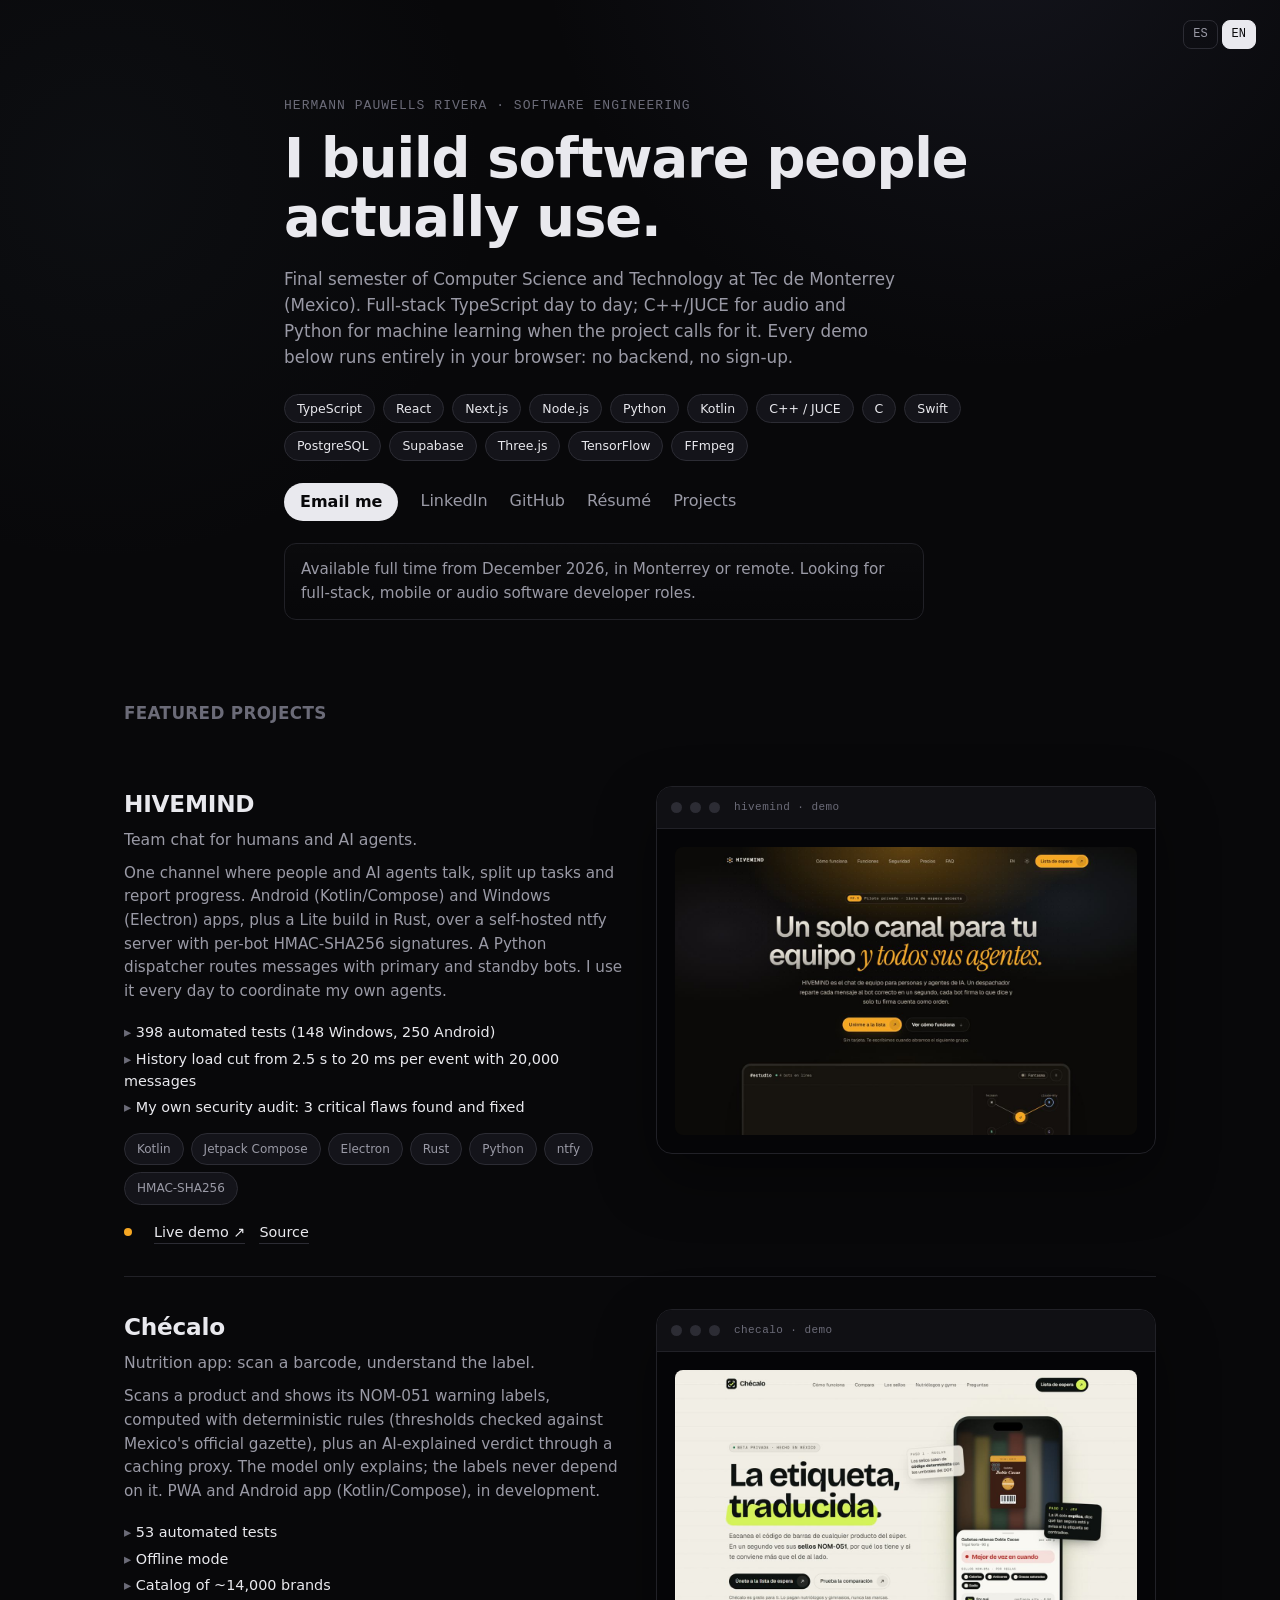
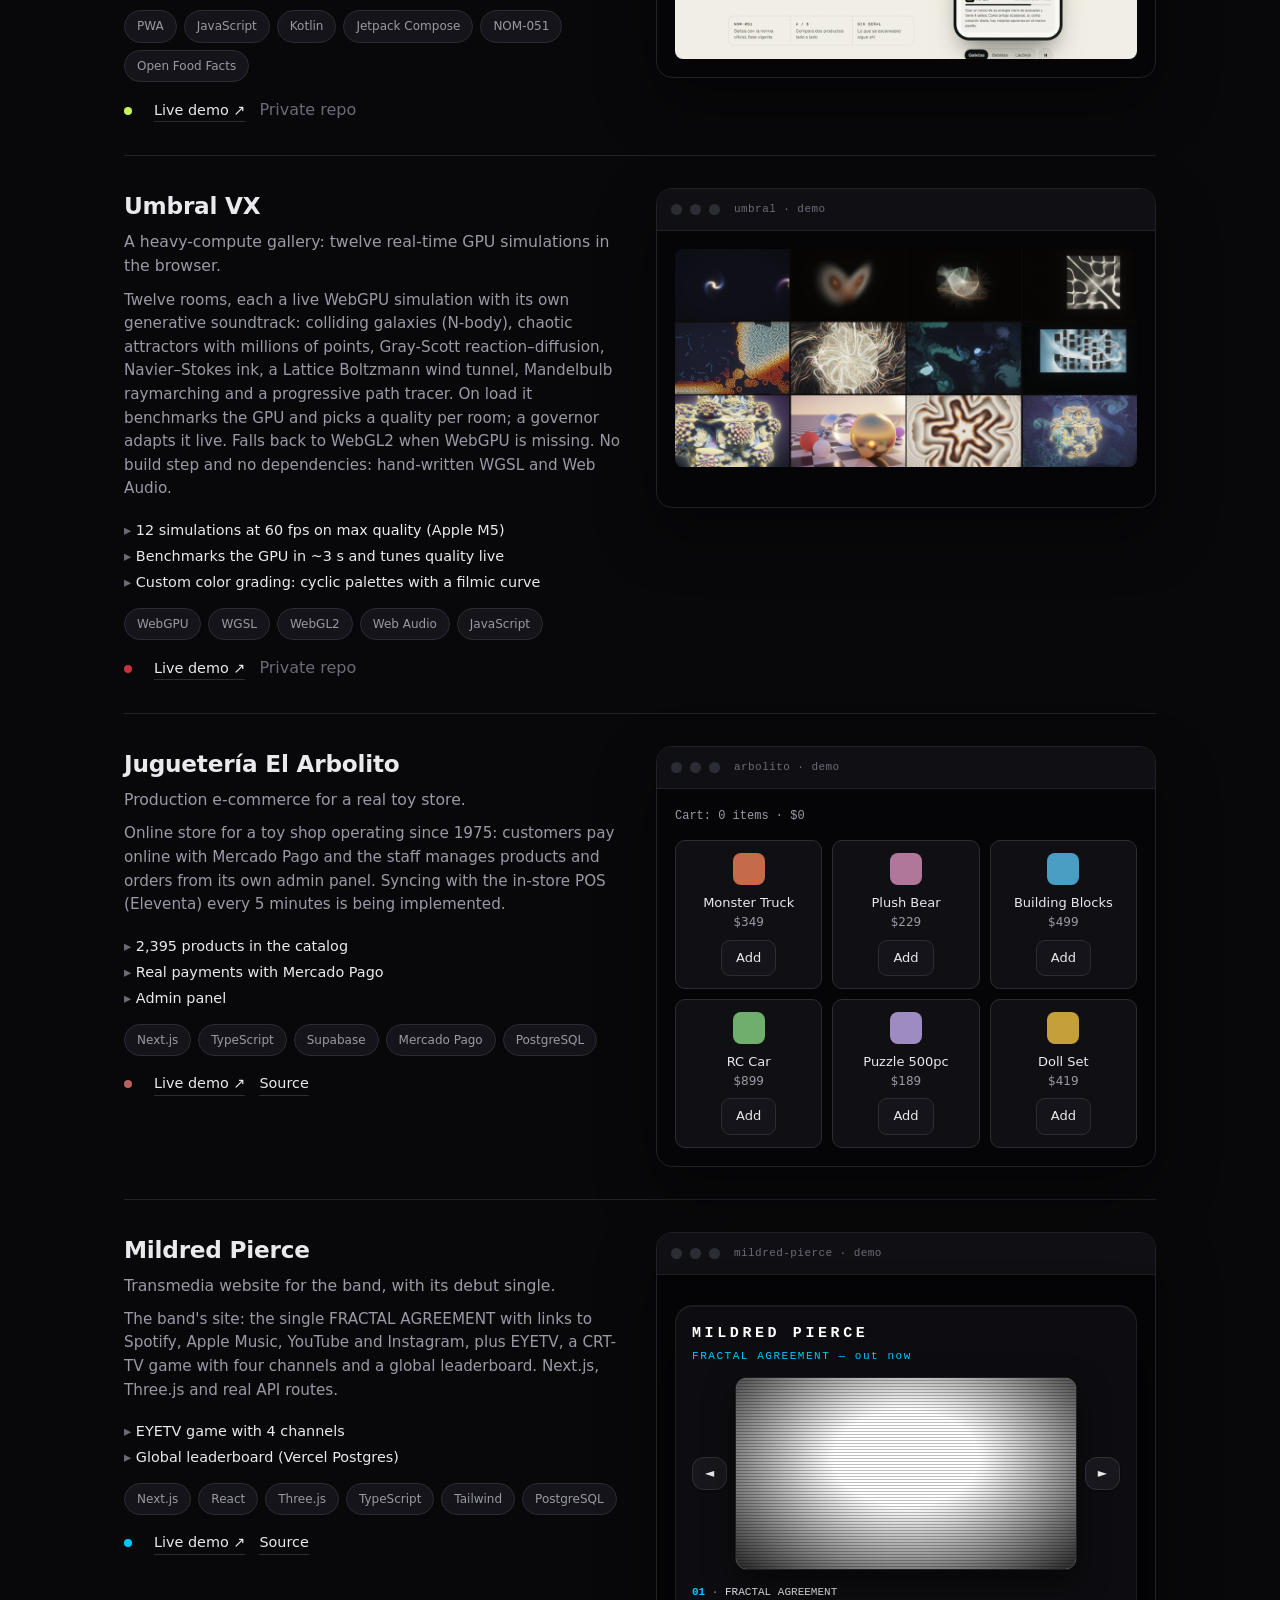
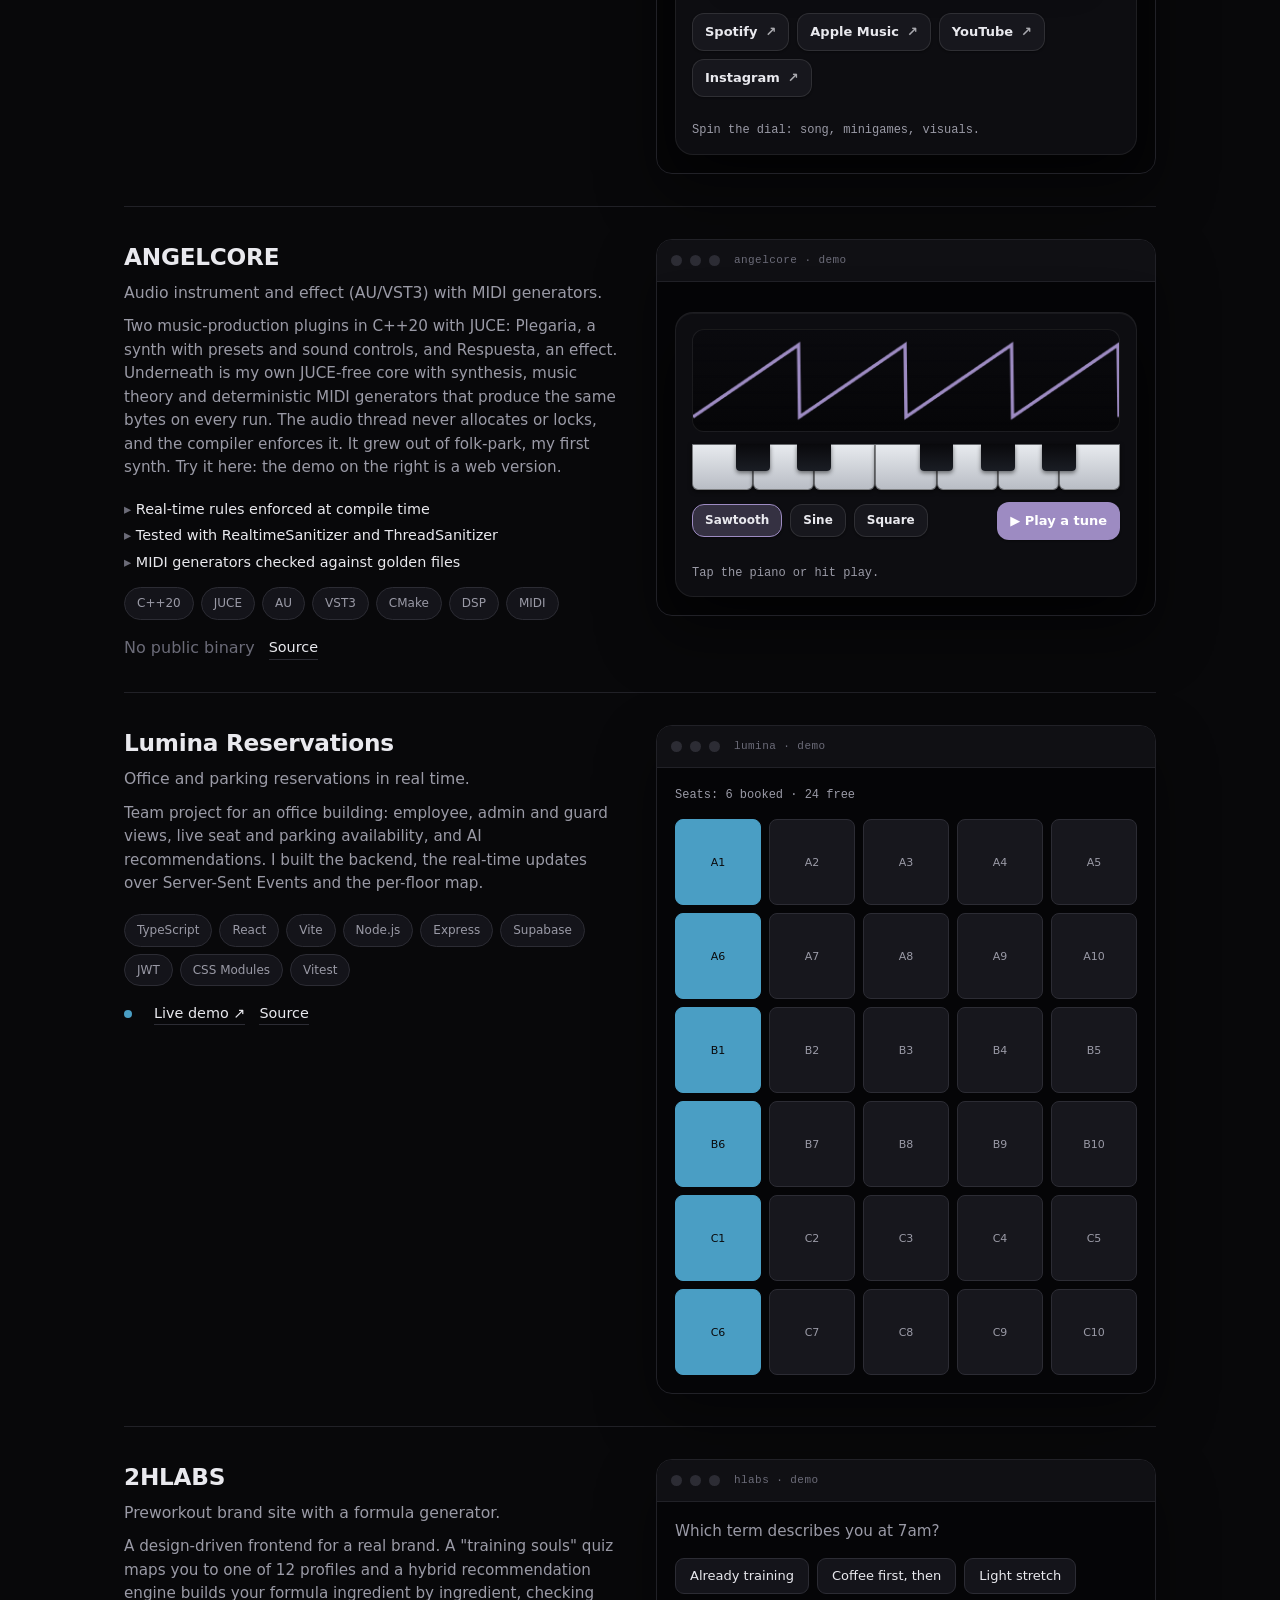
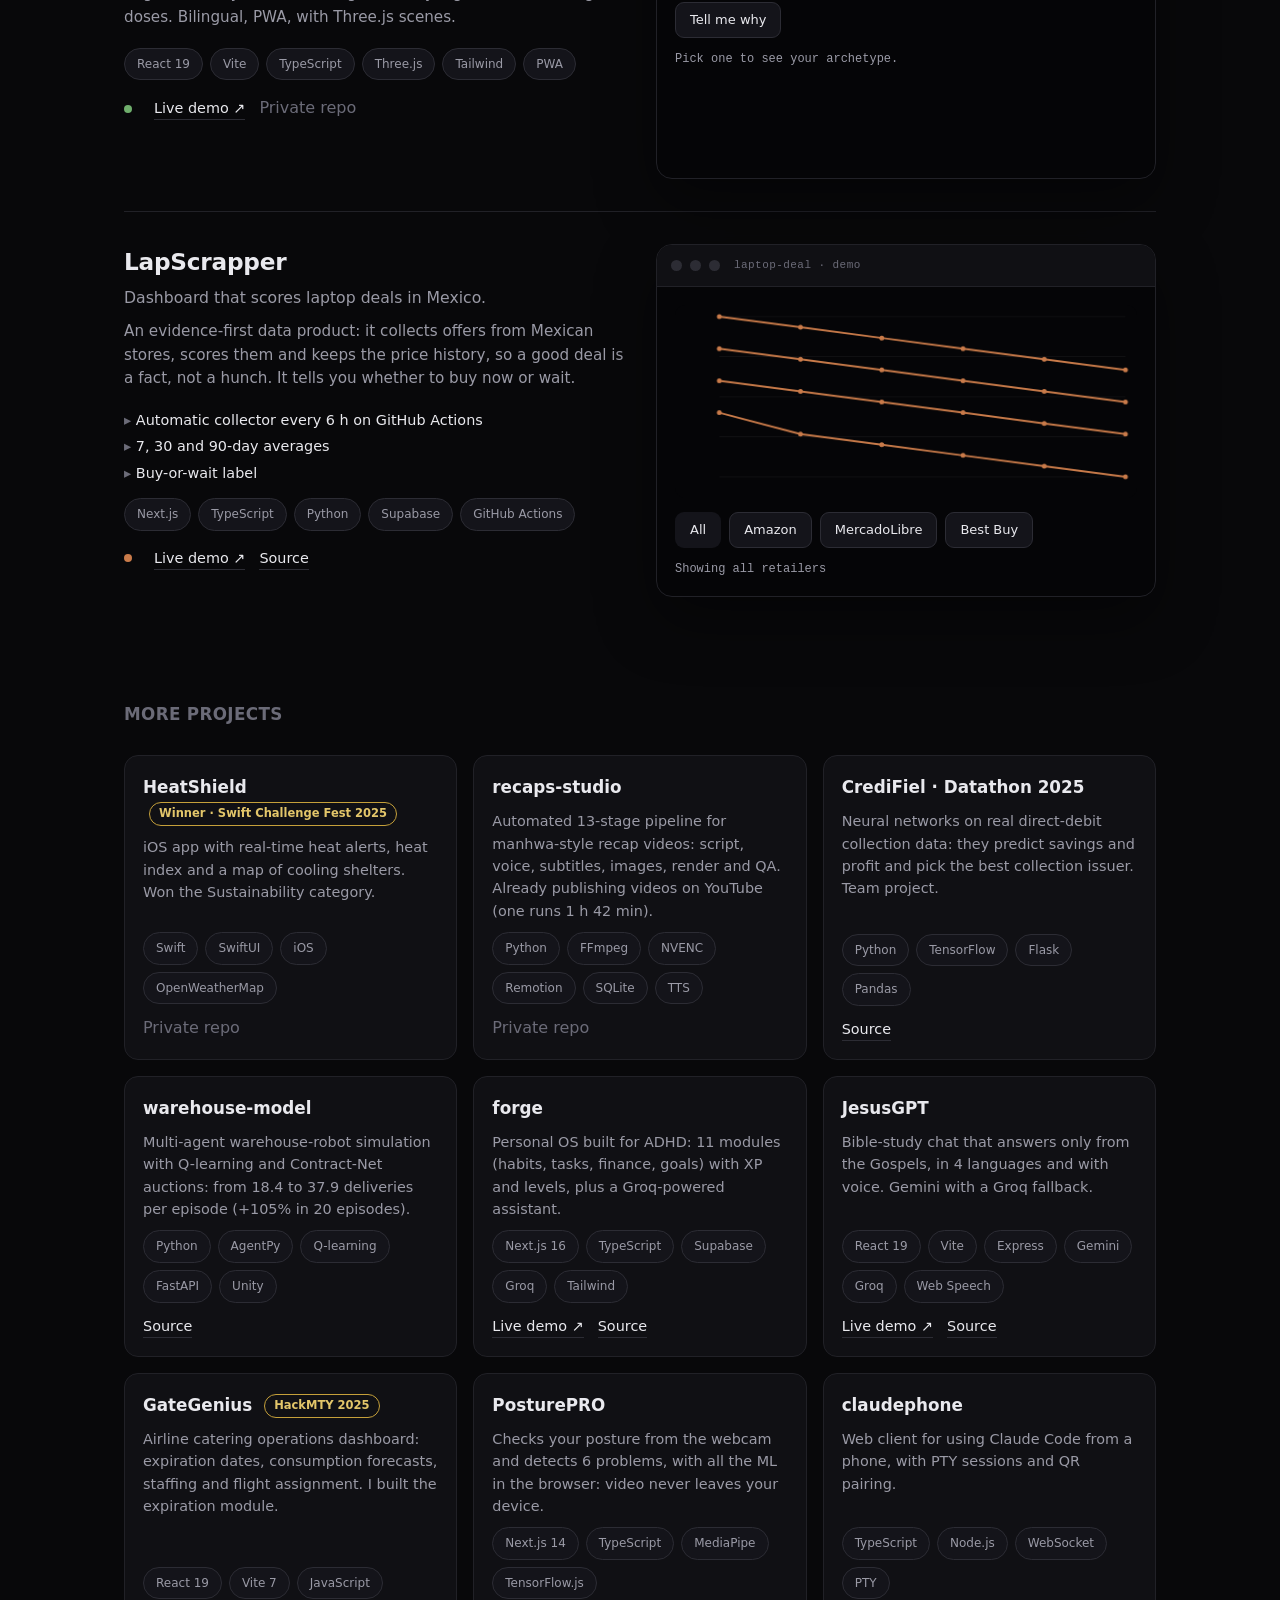
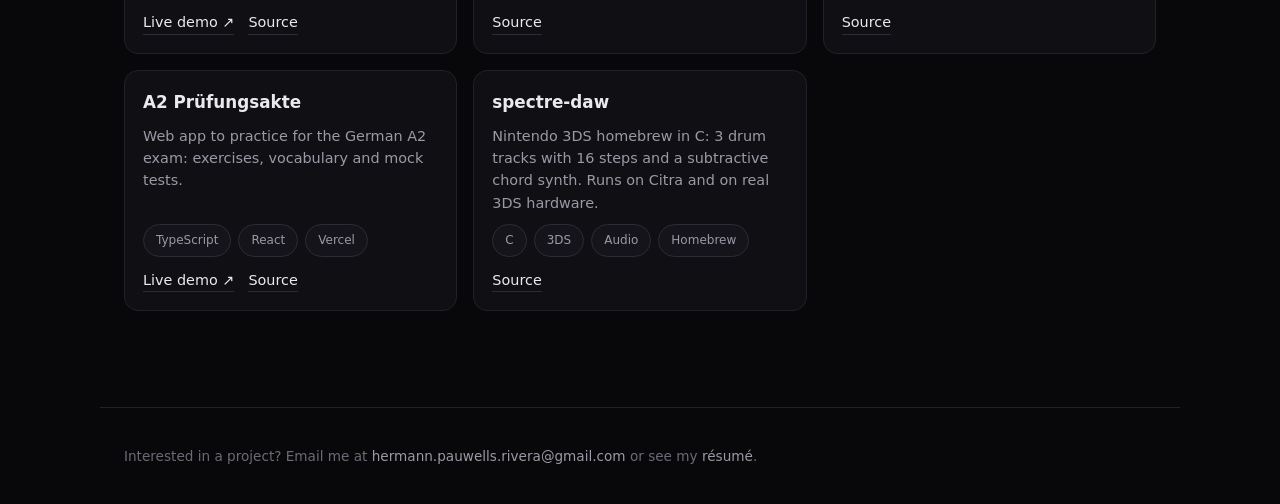
==== en/index.html @ fb9c46e5 "Cambia folk-park por ANGELCORE y arregla el piano mudo" ====
<!doctype html>
<html lang="en">
<head>
  <meta charset="utf-8" />
  <meta name="viewport" content="width=device-width, initial-scale=1" />
  <meta name="color-scheme" content="dark" />
  <meta name="theme-color" content="#08080a" />
  <title>Hermann Pauwells Rivera · Software projects</title>
  <meta name="description" content="Projects by Hermann Pauwells Rivera: full-stack TypeScript, mobile apps, C++/JUCE audio and machine learning. Live demos that run in your browser." />
  <link rel="canonical" href="https://hermannpr.github.io/best-works/en/" />
  <link rel="alternate" hreflang="es" href="https://hermannpr.github.io/best-works/" />
  <link rel="alternate" hreflang="en" href="https://hermannpr.github.io/best-works/en/" />
  <link rel="alternate" hreflang="x-default" href="https://hermannpr.github.io/best-works/" />
  <meta property="og:type" content="profile" />
  <meta property="og:title" content="Hermann Pauwells Rivera · Software projects" />
  <meta property="og:description" content="Projects by Hermann Pauwells Rivera: full-stack TypeScript, mobile apps, C++/JUCE audio and machine learning. Live demos that run in your browser." />
  <meta property="og:url" content="https://hermannpr.github.io/best-works/en/" />
  <meta property="og:locale" content="en_US" />
  <meta property="og:image" content="https://hermannpr.github.io/files/og-fullstack.png" />
  <meta property="og:image:width" content="1200" />
  <meta property="og:image:height" content="630" />
  <meta name="twitter:card" content="summary_large_image" />
  <link rel="icon" href="data:image/svg+xml,%3Csvg xmlns='http://www.w3.org/2000/svg' viewBox='0 0 64 64'%3E%3Crect width='64' height='64' rx='14' fill='%2308080a'/%3E%3Ctext x='32' y='44' font-family='Helvetica,Arial,sans-serif' font-size='34' font-weight='700' text-anchor='middle' fill='%23e9e9ee'%3EH%3C/text%3E%3C/svg%3E" />
  <link rel="stylesheet" href="../assets/styles.css?v=20261027c" />
  <script type="application/ld+json">{"@context": "https://schema.org", "@type": "ProfilePage", "url": "https://hermannpr.github.io/best-works/en/", "inLanguage": "en", "mainEntity": {"@type": "Person", "name": "Hermann Pauwells Rivera", "jobTitle": "Full-stack software developer", "url": "https://hermannpr.github.io/", "email": "mailto:hermann.pauwells.rivera@gmail.com", "alumniOf": {"@type": "CollegeOrUniversity", "name": "Tecnológico de Monterrey"}, "address": {"@type": "PostalAddress", "addressLocality": "Monterrey", "addressCountry": "MX"}, "sameAs": ["https://github.com/HermannPR", "https://www.linkedin.com/in/hermann-pauwells-rivera"]}}</script>
</head>
<body>
  <div class="bg-glow" aria-hidden="true"></div>

  <nav class="lang-switch" aria-label="Language">
    <a href="../" hreflang="es" lang="es">ES</a>
    <a href="../en/" hreflang="en" lang="en" aria-current="true">EN</a>
  </nav>

  <header class="hero">
    <p class="eyebrow">Hermann Pauwells Rivera · Software engineering</p>
    <h1>I build software people actually use.</h1>
    <p class="lede">Final semester of Computer Science and Technology at Tec de Monterrey (Mexico). Full-stack TypeScript day to day; C++/JUCE for audio and Python for machine learning when the project calls for it. Every demo below runs entirely in your browser: no backend, no sign-up.</p>
    <div class="stack" id="stack-badges"></div>
    <nav class="links">
      <a class="primary" href="mailto:hermann.pauwells.rivera@gmail.com">Email me</a>
      <a href="https://www.linkedin.com/in/hermann-pauwells-rivera" rel="noopener">LinkedIn</a>
      <a href="https://github.com/HermannPR" rel="noopener">GitHub</a>
      <a href="https://hermannpr.github.io/" rel="noopener">Résumé</a>
      <a href="#projects">Projects</a>
    </nav>
    <p class="open-to">Available full time from December 2026, in Monterrey or remote. Looking for full-stack, mobile or audio software developer roles.</p>
  </header>

  <main id="projects">
    <section class="section">
      <h2 class="section-title">Featured projects</h2>
      <div id="featured"></div>
    </section>

    <section class="section">
      <h2 class="section-title">More projects</h2>
      <div id="grid" class="grid"></div>
    </section>
  </main>

  <footer>
    <p>Interested in a project? Email me at <a href="mailto:hermann.pauwells.rivera@gmail.com">hermann.pauwells.rivera@gmail.com</a> or see my <a href="https://hermannpr.github.io/">résumé</a>.</p>
  </footer>

  <script src="../assets/data.js?v=20261027c"></script>
  <script src="../assets/app.js?v=20261027c"></script>
</body>
</html>
---- assets/styles.css ----
:root {
  --bg: #08080a;
  --bg-2: #0d0d11;
  --panel: #101014;
  --panel-2: #14141a;
  --line: #212127;
  --line-2: #2c2c34;
  --text: #e9e9ee;
  --muted: #9a9aa6;
  --dim: #6b6b78;
  --font: -apple-system, "SF Pro Display", "Avenir Next", "Inter", system-ui, sans-serif;
  --mono: "SF Mono", ui-monospace, "JetBrains Mono", Menlo, monospace;
}

* { box-sizing: border-box; }

html { scroll-behavior: smooth; }

body {
  margin: 0;
  background: var(--bg);
  color: var(--text);
  font-family: var(--font);
  -webkit-font-smoothing: antialiased;
  line-height: 1.55;
}

a { color: inherit; text-decoration: none; }

.bg-glow {
  position: fixed;
  inset: 0;
  z-index: -1;
  pointer-events: none;
  background:
    radial-gradient(60vw 60vw at 78% -10%, rgba(90, 96, 140, 0.14), transparent 60%),
    radial-gradient(50vw 50vw at 8% 20%, rgba(70, 90, 110, 0.08), transparent 60%),
    var(--bg);
}

.hero {
  max-width: 760px;
  margin: 0 auto;
  padding: 96px 24px 40px;
}

.eyebrow {
  margin: 0 0 14px;
  color: var(--dim);
  font-family: var(--mono);
  font-size: 13px;
  letter-spacing: 0.08em;
  text-transform: uppercase;
}

h1 {
  margin: 0 0 18px;
  font-size: clamp(2rem, 5.5vw, 3.4rem);
  font-weight: 650;
  letter-spacing: -0.02em;
  line-height: 1.08;
}

.lede {
  margin: 0 0 24px;
  color: var(--muted);
  font-size: 1.05rem;
  max-width: 620px;
}

.stack {
  display: flex;
  flex-wrap: wrap;
  gap: 8px;
  margin-bottom: 22px;
}

.stack .badge {
  background: var(--panel-2);
  border: 1px solid var(--line-2);
  color: var(--text);
  border-radius: 999px;
  padding: 4px 12px;
  font-size: 12.5px;
  font-weight: 500;
}

.links {
  display: flex;
  flex-wrap: wrap;
  align-items: center;
  gap: 10px 22px;
  margin-bottom: 22px;
}

.links a.primary {
  color: var(--bg);
  background: var(--text);
  border: none;
  border-radius: 999px;
  padding: 7px 16px;
  font-weight: 600;
}
.links a.primary:hover { color: var(--bg); background: #fff; }

.links a {
  color: var(--muted);
  border-bottom: 1px solid transparent;
  transition: color 0.2s, border-color 0.2s;
}
.links a:hover { color: var(--text); border-color: var(--line-2); }

.open-to {
  padding: 14px 16px;
  border: 1px solid var(--line);
  border-radius: 12px;
  background: linear-gradient(180deg, rgba(255,255,255,0.015), rgba(255,255,255,0));
  color: var(--muted);
  font-size: 0.95rem;
  max-width: 640px;
}

main { max-width: 1080px; margin: 0 auto; padding: 24px; }

.section { margin-bottom: 72px; }

.section-title {
  margin: 0 0 28px;
  font-size: 1.05rem;
  font-weight: 600;
  letter-spacing: 0.02em;
  color: var(--dim);
  text-transform: uppercase;
}

.feature {
  display: grid;
  grid-template-columns: 1fr 1fr;
  gap: 32px;
  align-items: start;
  padding: 32px 0;
  border-top: 1px solid var(--line);
}

.feature:first-of-type { border-top: none; }

.feature .info { min-width: 0; }

.feature h3 {
  margin: 0 0 6px;
  font-size: 1.45rem;
  font-weight: 650;
  letter-spacing: -0.01em;
}

.feature .tagline {
  margin: 0 0 10px;
  color: var(--muted);
  font-size: 0.98rem;
}

.feature .desc {
  margin: 0 0 18px;
  color: var(--muted);
  font-size: 0.95rem;
}

.meta {
  display: flex;
  flex-wrap: wrap;
  gap: 7px;
  margin-bottom: 16px;
}

.chip {
  background: var(--panel-2);
  border: 1px solid var(--line-2);
  border-radius: 999px;
  padding: 3px 10px;
  font-size: 12px;
  color: var(--muted);
}

.actions {
  display: flex;
  gap: 14px;
  align-items: center;
}

.actions a {
  font-size: 0.9rem;
  color: var(--text);
  border-bottom: 1px solid var(--line-2);
  transition: border-color 0.2s;
}
.actions a:hover { border-color: var(--text); }

.actions .demo-dot {
  width: 8px; height: 8px; border-radius: 50%;
  display: inline-block; margin-right: 8px;
}

/* Demo panes */
.demo {
  background: #050507;
  border: 1px solid var(--line);
  border-radius: 16px;
  overflow: hidden;
  min-height: 320px;
  position: relative;
  box-shadow: 0 24px 60px rgba(0,0,0,0.4);
}

.demo-bar {
  display: flex;
  align-items: center;
  gap: 8px;
  padding: 12px 14px;
  border-bottom: 1px solid var(--line);
  background: var(--panel);
}

.demo-bar .dot {
  width: 11px; height: 11px; border-radius: 50%;
  background: var(--line-2);
}

.demo-bar .title {
  font-family: var(--mono);
  font-size: 11px;
  color: var(--dim);
  margin-left: 6px;
  letter-spacing: 0.04em;
}

.demo-body { padding: 18px; }

.demo canvas {
  width: 100%;
  height: auto;
  display: block;
  border-radius: 10px;
  background: #050507;
}

.controls {
  display: flex;
  gap: 8px;
  flex-wrap: wrap;
  margin-top: 14px;
}

.btn {
  background: var(--panel-2);
  border: 1px solid var(--line-2);
  color: var(--text);
  font: inherit;
  font-size: 13px;
  padding: 7px 14px;
  border-radius: 9px;
  cursor: pointer;
  transition: background 0.15s, border-color 0.15s, transform 0.05s;
}
.btn:hover { background: #1a1a22; border-color: #3a3a46; }
.btn:active { transform: translateY(1px); }
.btn.primary { border-color: transparent; }

.readout {
  font-family: var(--mono);
  font-size: 12px;
  color: var(--muted);
  margin-top: 12px;
  min-height: 16px;
}

/* Grid of smaller things */
.grid {
  display: grid;
  grid-template-columns: repeat(3, 1fr);
  gap: 16px;
}

.card {
  background: var(--panel);
  border: 1px solid var(--line);
  border-radius: 14px;
  padding: 18px;
  display: flex;
  flex-direction: column;
  gap: 10px;
  transition: border-color 0.2s, transform 0.15s;
}
.card:hover { border-color: var(--line-2); transform: translateY(-2px); }

.card h4 { margin: 0; font-size: 1.05rem; font-weight: 600; }
.card p { margin: 0; color: var(--muted); font-size: 0.9rem; flex: 1; }
.card .meta { margin-bottom: 2px; }

footer {
  max-width: 1080px;
  margin: 0 auto;
  padding: 24px;
  color: var(--dim);
  font-size: 0.85rem;
  border-top: 1px solid var(--line);
}
footer a { color: var(--muted); }
footer a:hover { color: var(--text); }

@media (max-width: 860px) {
  .feature { grid-template-columns: 1fr; }
  .grid { grid-template-columns: 1fr 1fr; }
}

@media (max-width: 560px) {
  .grid { grid-template-columns: 1fr; }
  .hero { padding: 64px 20px 24px; }
}
/* --- Premium demo shell (light "faceplate" on the dark page) --- */
.premium-demo {
  --accent: #9d8bc2;
  background: #0d0d11;
  color: #e9e9ee;
  border: 1px solid rgba(255, 255, 255, 0.07);
  border-radius: 18px;
  box-shadow: 0 26px 60px rgba(0, 0, 0, 0.6), inset 0 1px 0 rgba(255, 255, 255, 0.05);
  padding: 16px 16px 14px;
  margin-top: 12px;
}
.synth.premium-demo { display: flex; flex-direction: column; gap: 12px; }

.pbtn {
  position: relative;
  overflow: hidden;
  cursor: pointer;
  font: inherit;
  font-size: 13px;
  font-weight: 550;
  color: #e9e9ee;
  background: #17171d;
  border: 1px solid rgba(255, 255, 255, 0.1);
  border-radius: 12px;
  padding: 8px 12px;
  transition: transform 0.14s ease, box-shadow 0.14s ease, border-color 0.14s ease;
  box-shadow: 0 1px 2px rgba(0, 0, 0, 0.4);
}
.pbtn:hover { transform: translateY(-1px); box-shadow: 0 8px 20px rgba(0, 0, 0, 0.55); }
.pbtn:active { transform: translateY(0) scale(0.98); }
.pbtn:focus-visible { outline: 2px solid var(--accent); outline-offset: 2px; }
.pbtn.active { border-color: var(--accent); background: color-mix(in srgb, var(--accent) 24%, #141419); }
.pbtn.primary { background: var(--accent); color: #fff; border-color: transparent; }
.ripple {
  position: absolute;
  border-radius: 999px;
  background: var(--accent);
  opacity: 0.35;
  transform: scale(0);
  pointer-events: none;
  animation: ripp 0.62s ease-out;
}
@keyframes ripp { to { transform: scale(2.4); opacity: 0; } }

.waves { display: flex; gap: 8px; flex-wrap: wrap; }
.wave { display: flex; align-items: center; gap: 8px; }
.wave canvas.mini-wave { display: block; }

.keys { position: relative; height: 64px; user-select: none; touch-action: none; }
.key { position: absolute; top: 0; bottom: 0; border-radius: 0 0 5px 5px; }
.key.white { background: #cfd2d8; border: 1px solid rgba(0, 0, 0, 0.4); }
.key.white.on { background: color-mix(in srgb, var(--accent) 40%, #cfd2d8); }
.key.black { height: 62%; background: #23262d; border-radius: 0 0 4px 4px; z-index: 2; }
.key.black.on { background: var(--accent); }

.scopes { display: flex; flex-direction: column; gap: 8px; }
.scopes canvas { width: 100%; height: auto; background: #09090d; border: 1px solid rgba(255, 255, 255, 0.08); border-radius: 10px; }

.melodies { display: flex; gap: 8px; flex-wrap: wrap; }
.knobs { display: flex; gap: 20px; flex-wrap: wrap; }
.knobs label { display: flex; flex-direction: column; gap: 5px; font-size: 12px; color: #9a9aa6; font-weight: 600; }
.knobs input[type="range"] { accent-color: var(--accent); width: 170px; }
.readout { font-family: var(--mono); font-size: 12px; color: #9a9aa6; }

.synth.v2 { gap: 10px; }
.premium-demo .scope { width: 100%; height: auto; background: #09090d; border: 1px solid rgba(255, 255, 255, 0.08); border-radius: 10px; }
.row { display: flex; align-items: center; gap: 10px; justify-content: space-between; }
.chip { padding: 6px 12px; font-size: 12px; }

.synth.v3 .vrow { display: flex; gap: 12px; align-items: stretch; }
.vkeys { display: flex; flex-direction: column; width: 58px; gap: 2px; }
.vkeys .key { position: relative; top: auto; bottom: auto; border-radius: 6px; }
.vkeys .key.white { background: #fff; border: 1px solid rgba(0, 0, 0, 0.12); }
.vkeys .key.black { height: auto; flex: 1; background: #23262d; margin-right: 20px; z-index: auto; border-radius: 6px; }
.vkeys .key.white.on, .vkeys .key.black.on { background: var(--accent); }
.figures { display: flex; flex-direction: column; gap: 8px; flex: 1; min-width: 0; }
.figures canvas { width: 100%; height: auto; background: #09090d; border: 1px solid rgba(255, 255, 255, 0.08); border-radius: 10px; }
.synth.v3 .wavefig { height: 150px; }

.synth.v4 .scope { width: 100%; height: auto; background: linear-gradient(180deg, #0a0a0e, #060608); border: 1px solid rgba(255, 255, 255, 0.08); border-radius: 12px; }
.piano { position: relative; height: 46px; user-select: none; touch-action: none; }
.pkey { position: absolute; top: 0; bottom: 0; border-radius: 0 0 6px 6px; cursor: pointer; }
.pkey.white { background: linear-gradient(180deg, #e7eaee, #b9bdc5); border: 1px solid rgba(0, 0, 0, 0.45); transition: background 0.08s; box-shadow: 0 2px 4px rgba(0, 0, 0, 0.5); }
.pkey.white.on, .pkey.white:active { background: color-mix(in srgb, var(--accent) 38%, #cfd2d8); }
.pkey.black { height: 60%; background: linear-gradient(180deg, #09090c, #1a1d24); z-index: 2; border-radius: 0 0 4px 4px; box-shadow: 0 2px 4px rgba(0, 0, 0, 0.5); }
.pkey.black.on { background: var(--accent); }

.band.premium-demo { --accent: #00c8ff; }
.band-head { display: flex; flex-direction: column; gap: 3px; }
.band-kicker { font-family: var(--mono); font-weight: 800; letter-spacing: 0.24em; font-size: 15px; color: #fff; }
.band-single { font-family: var(--mono); font-size: 11px; letter-spacing: 0.14em; color: var(--accent); }
.band-mid { display: flex; align-items: center; gap: 16px; }
.band-disc { flex: 0 0 96px; width: 96px; height: 96px; background: #0a0a0e; border: 1px solid rgba(255, 255, 255, 0.08); border-radius: 12px; }
.band-eq { flex: 1; min-width: 0; width: 100%; height: 96px; background: #0a0a0e; border: 1px solid rgba(255, 255, 255, 0.08); border-radius: 12px; }
.platforms { display: flex; flex-wrap: wrap; gap: 8px; }
.plat { display: inline-flex; align-items: center; gap: 8px; }
.plat span { opacity: 0.7; }
.tv-row { display: flex; }
.tvroom canvas { width: 100%; height: auto; background: #05060a; border: 1px solid rgba(255, 255, 255, 0.08); border-radius: 10px; margin-top: 8px; }
.tv-ctrl { display: flex; gap: 8px; margin-top: 8px; }

.band.premium-demo { display: flex; flex-direction: column; gap: 12px; }
.band .tvrow { display: flex; align-items: center; gap: 8px; }
.tv { flex: 1; position: relative; border-radius: 12px; overflow: hidden; background: #05060a; border: 1px solid rgba(255, 255, 255, 0.1); box-shadow: 0 12px 30px rgba(0, 0, 0, 0.5); }
.tv::before { content: ""; position: absolute; inset: 0; z-index: 2; pointer-events: none; background: repeating-linear-gradient(0deg, transparent, transparent 2px, rgba(0, 0, 0, 0.25) 2px, rgba(0, 0, 0, 0.25) 3px); }
.tv::after { content: ""; position: absolute; inset: 0; z-index: 2; pointer-events: none; background: radial-gradient(ellipse at 50% 42%, transparent 30%, rgba(0, 0, 0, 0.55) 75%, rgba(0, 0, 0, 0.85) 100%); }
.tv-screen { position: relative; width: 100%; aspect-ratio: 16 / 9; background: #05060a; }
.tv-screen iframe { position: absolute; inset: 0; width: 100%; height: 100%; border: 0; }
.tv-screen .tv-canvas { position: absolute; inset: 0; width: 100%; height: 100%; }
.tvbtn { flex: 0 0 auto; }
.game-btns { position: absolute; bottom: 8px; left: 0; right: 0; display: flex; justify-content: center; gap: 8px; z-index: 3; }
.game-btns .pbtn { padding: 6px 12px; }
.tv-info { margin-top: 2px; font-family: var(--mono); font-size: 11px; color: #9a9aa6; }
.tv-info .tv-index { color: var(--accent); font-weight: 700; }
.tv-info .tv-label { color: #e9e9ee; }

/* Language switch: real links to "/" (es) and "/en/" (en). */
.lang-switch {
  position: absolute;
  top: 20px;
  right: 24px;
  display: flex;
  gap: 4px;
  font-family: var(--mono);
  font-size: 12px;
}
.lang-switch a {
  padding: 4px 9px;
  border: 1px solid var(--line-2);
  border-radius: 8px;
  color: var(--muted);
}
.lang-switch a:hover { color: var(--text); }
.lang-switch a[aria-current="true"] { color: var(--bg); background: var(--text); border-color: var(--text); }

.award {
  display: inline-block;
  vertical-align: middle;
  margin-left: 6px;
  padding: 2px 9px;
  border: 1px solid #c5a03a;
  border-radius: 999px;
  color: #e3c66a;
  font-size: 11.5px;
  font-weight: 600;
  letter-spacing: 0;
}

.highlights {
  margin: 0 0 14px;
  padding: 0;
  list-style: none;
  display: flex;
  flex-direction: column;
  gap: 4px;
  font-size: 0.9rem;
  color: var(--text);
}
.highlights li::before { content: "▸ "; color: var(--dim); }

@media (prefers-reduced-motion: reduce) {
  html { scroll-behavior: auto; }
  *, *::before, *::after {
    animation-duration: 0.01ms !important;
    animation-iteration-count: 1 !important;
    transition-duration: 0.01ms !important;
  }
}
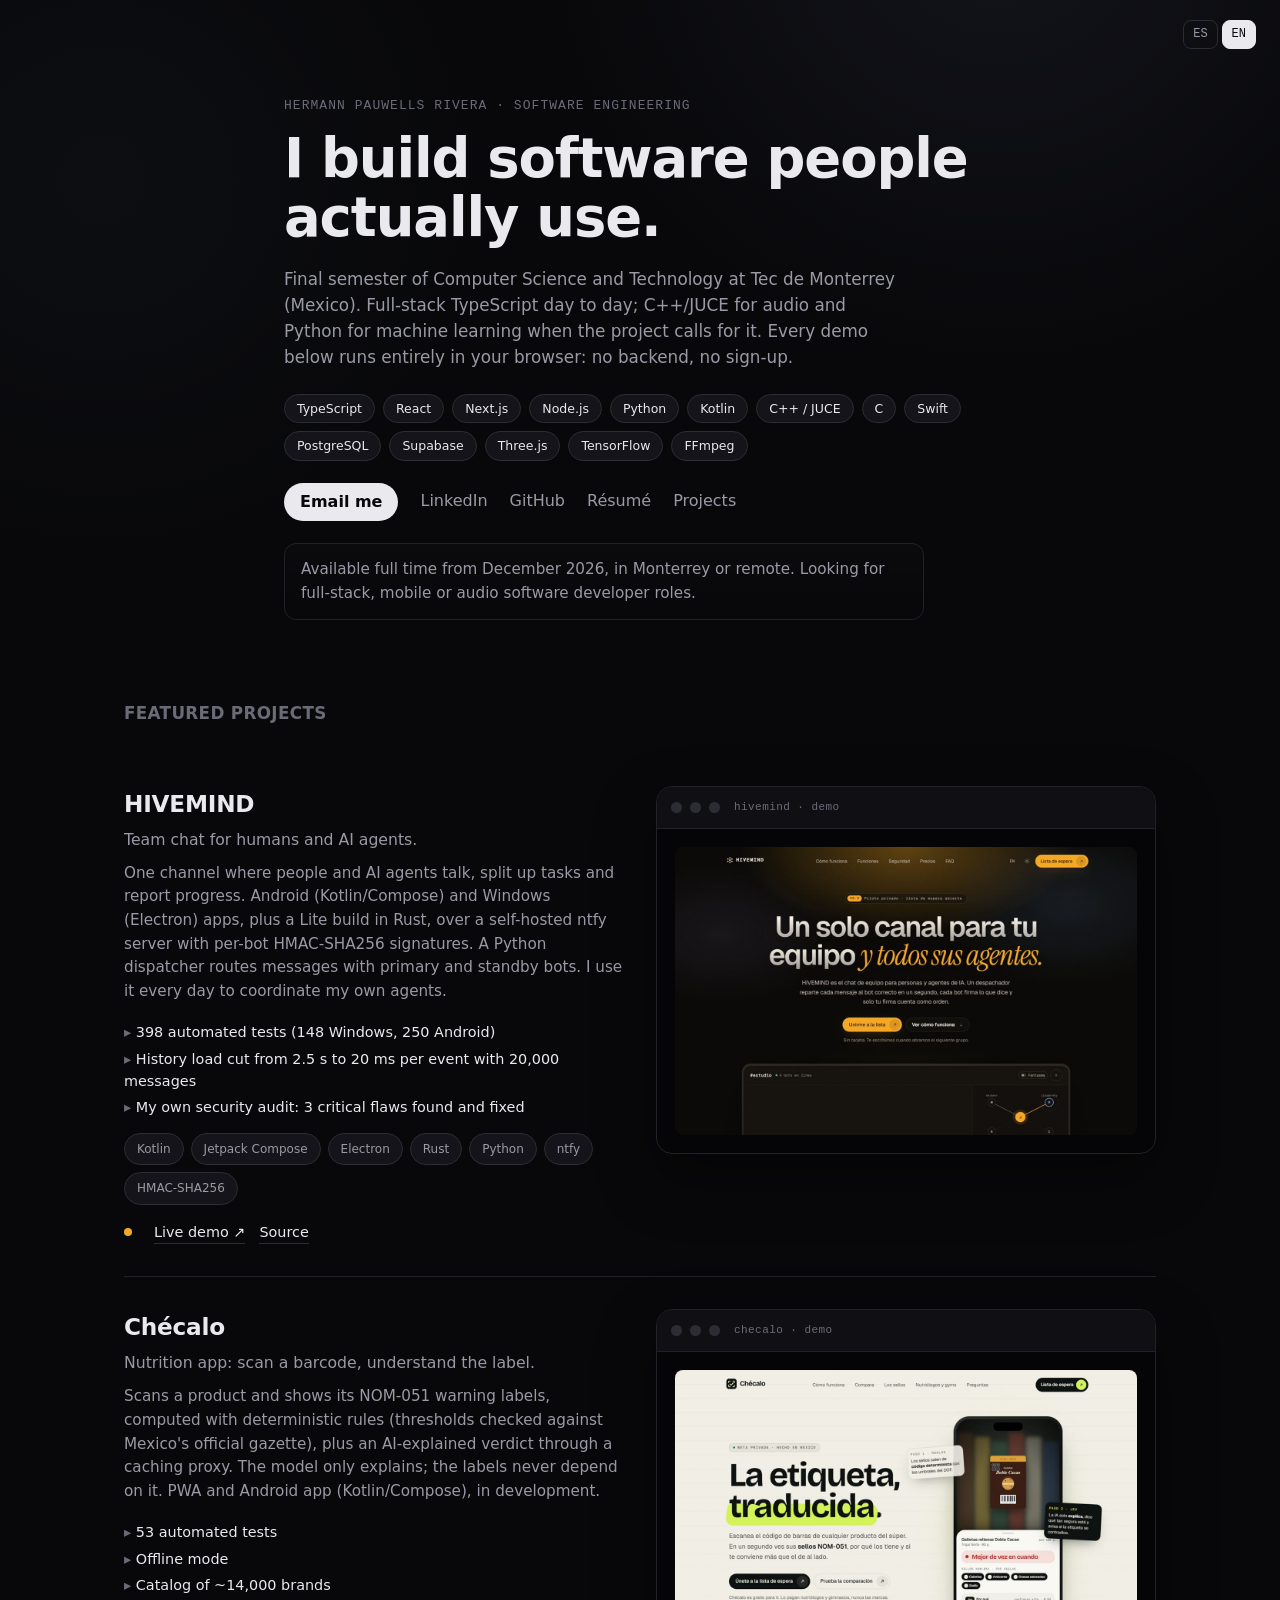
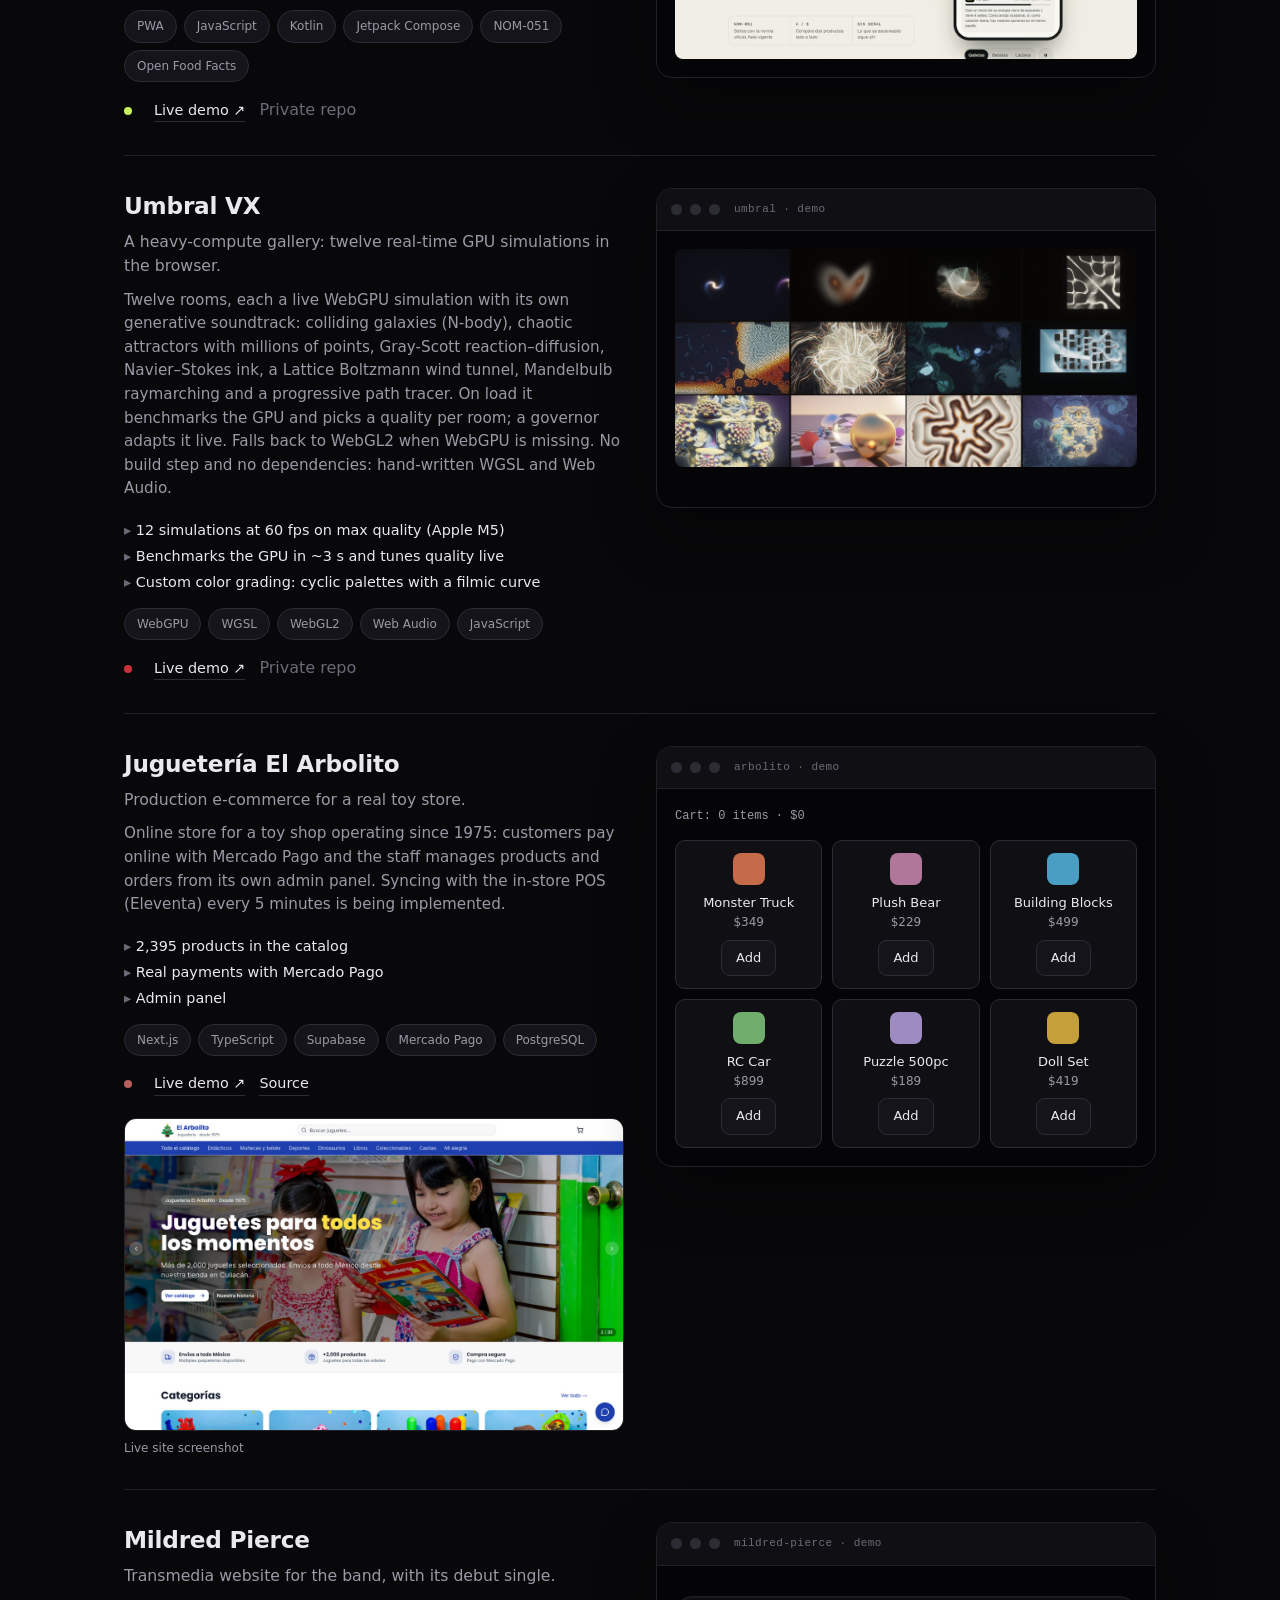
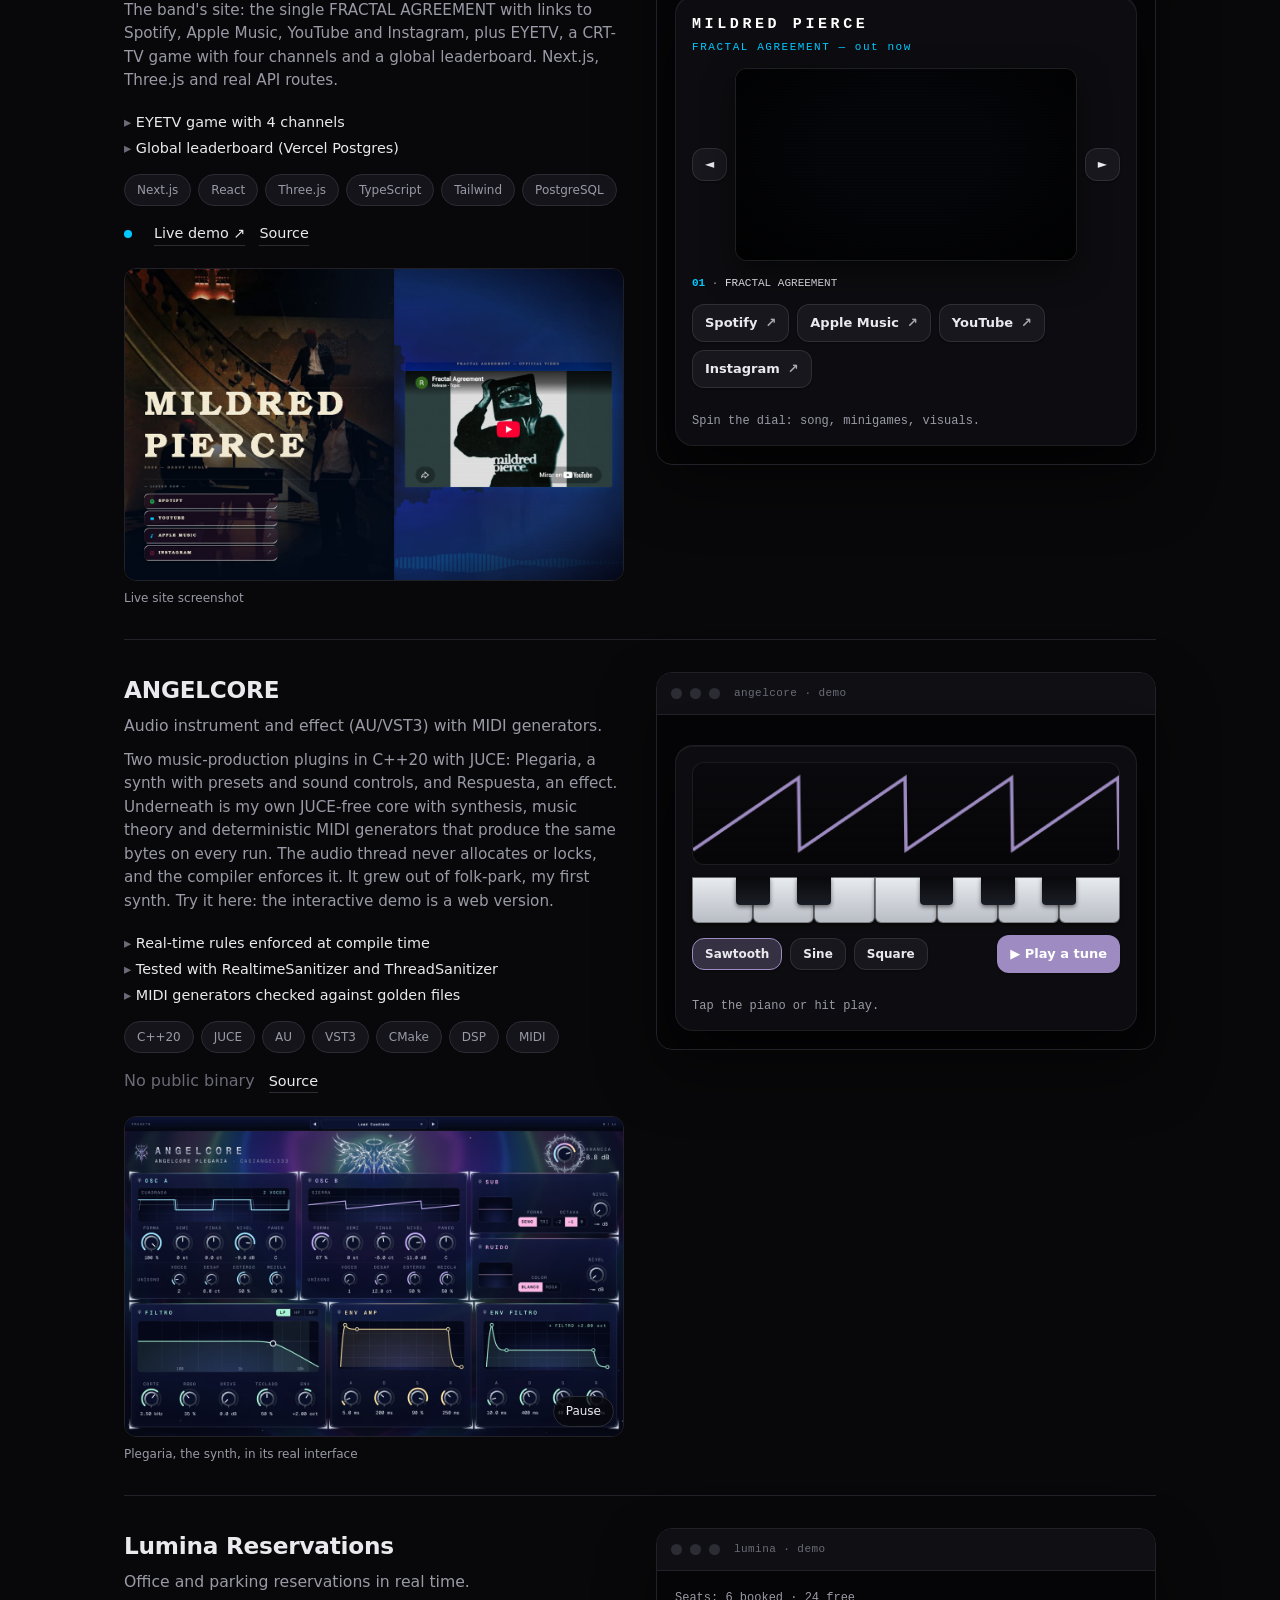
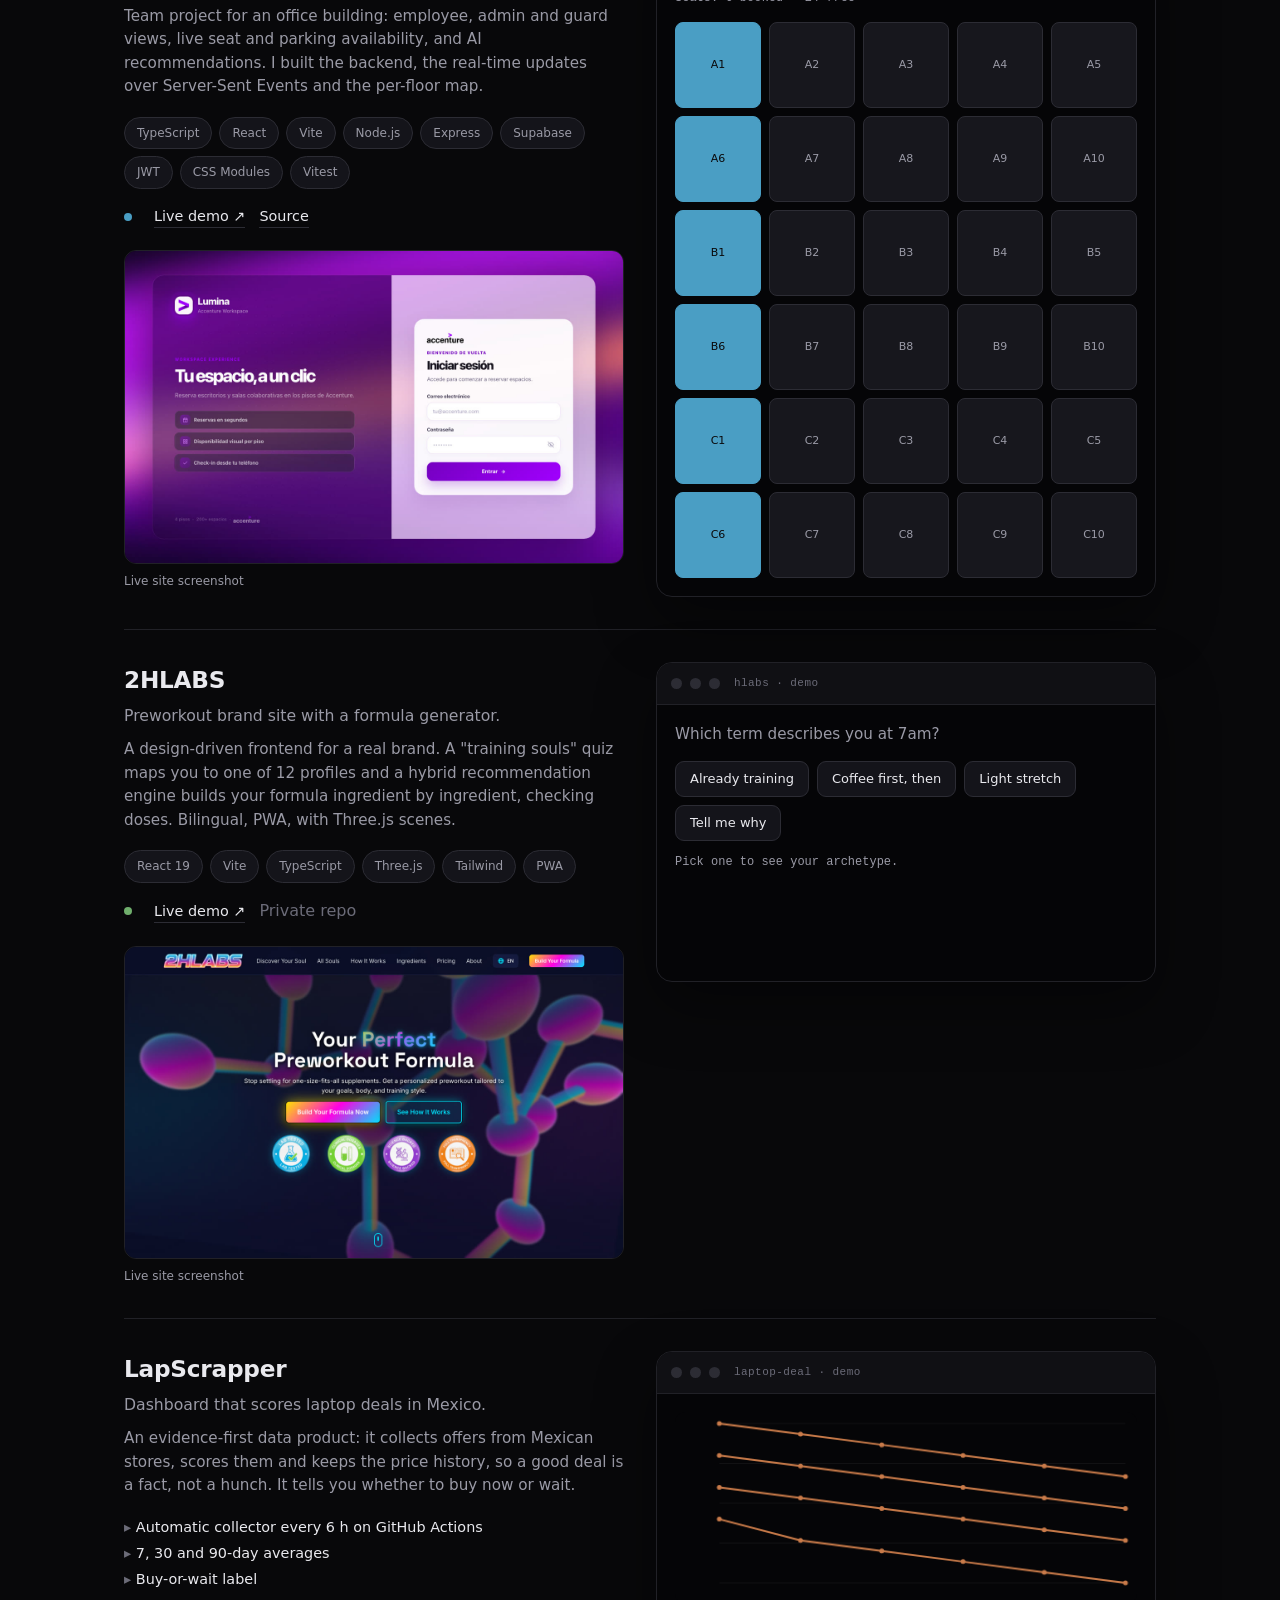
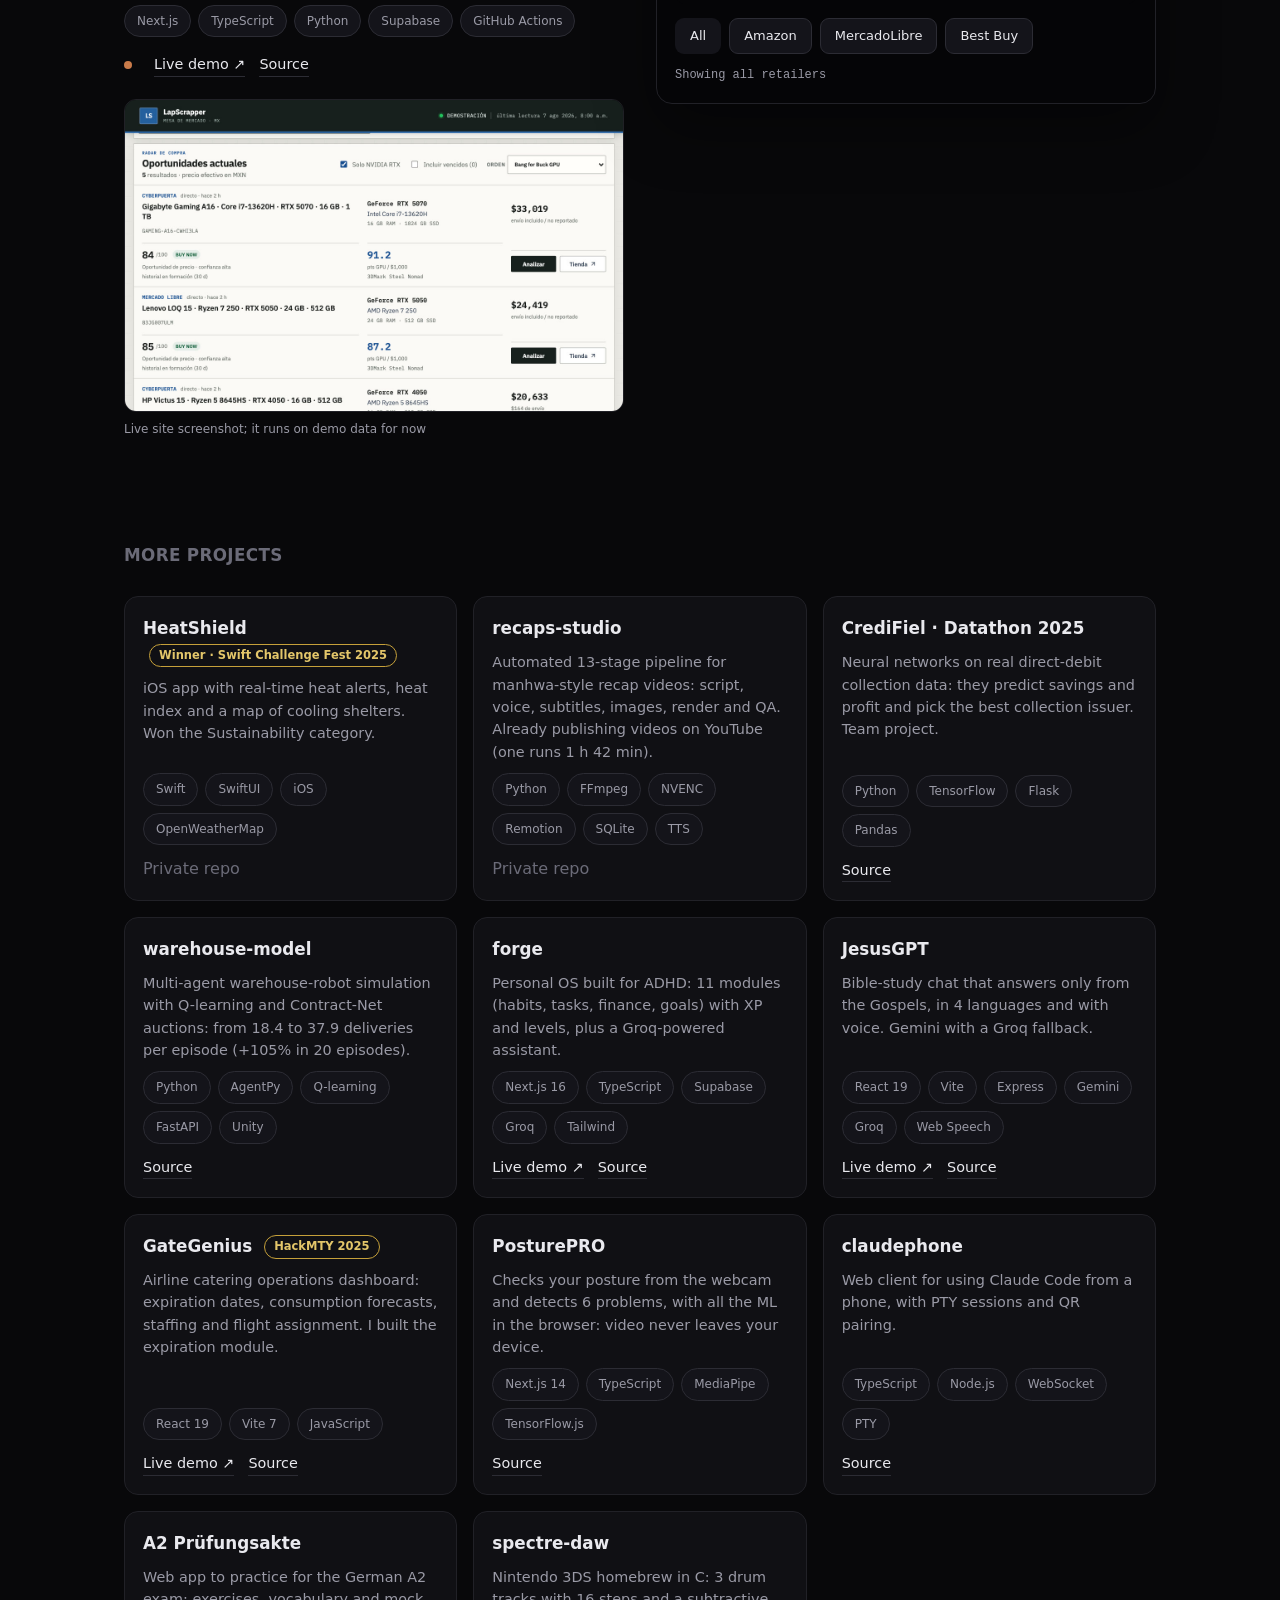
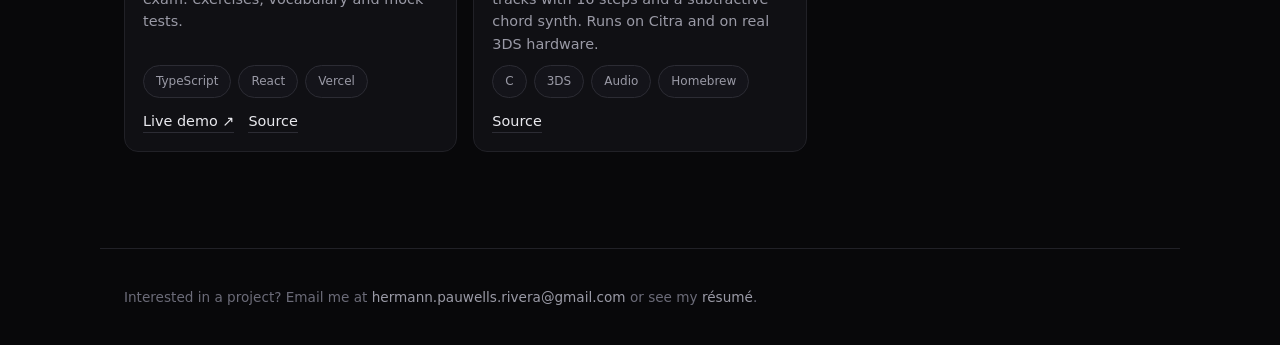
==== commit 6562d7b6: "Sube la versión de los archivos para que el navegador baje las capturas" ====
--- a/en/index.html
+++ b/en/index.html
@@ -21,7 +21,7 @@
   <meta property="og:image:height" content="630" />
   <meta name="twitter:card" content="summary_large_image" />
   <link rel="icon" href="data:image/svg+xml,%3Csvg xmlns='http://www.w3.org/2000/svg' viewBox='0 0 64 64'%3E%3Crect width='64' height='64' rx='14' fill='%2308080a'/%3E%3Ctext x='32' y='44' font-family='Helvetica,Arial,sans-serif' font-size='34' font-weight='700' text-anchor='middle' fill='%23e9e9ee'%3EH%3C/text%3E%3C/svg%3E" />
-  <link rel="stylesheet" href="../assets/styles.css?v=20261027c" />
+  <link rel="stylesheet" href="../assets/styles.css?v=20261029a" />
   <script type="application/ld+json">{"@context": "https://schema.org", "@type": "ProfilePage", "url": "https://hermannpr.github.io/best-works/en/", "inLanguage": "en", "mainEntity": {"@type": "Person", "name": "Hermann Pauwells Rivera", "jobTitle": "Full-stack software developer", "url": "https://hermannpr.github.io/", "email": "mailto:hermann.pauwells.rivera@gmail.com", "alumniOf": {"@type": "CollegeOrUniversity", "name": "Tecnológico de Monterrey"}, "address": {"@type": "PostalAddress", "addressLocality": "Monterrey", "addressCountry": "MX"}, "sameAs": ["https://github.com/HermannPR", "https://www.linkedin.com/in/hermann-pauwells-rivera"]}}</script>
 </head>
 <body>
@@ -63,7 +63,7 @@
     <p>Interested in a project? Email me at <a href="mailto:hermann.pauwells.rivera@gmail.com">hermann.pauwells.rivera@gmail.com</a> or see my <a href="https://hermannpr.github.io/">résumé</a>.</p>
   </footer>
 
-  <script src="../assets/data.js?v=20261027c"></script>
-  <script src="../assets/app.js?v=20261027c"></script>
+  <script src="../assets/data.js?v=20261029a"></script>
+  <script src="../assets/app.js?v=20261029a"></script>
 </body>
 </html>
--- a/assets/styles.css
+++ b/assets/styles.css
@@ -198,6 +198,44 @@
 .actions .demo-dot {
   width: 8px; height: 8px; border-radius: 50%;
   display: inline-block; margin-right: 8px;
+}
+
+/* Real capture under a featured project's links */
+.shot { margin: 22px 0 0; }
+.shot a { display: block; }
+.shot img,
+.shot video {
+  display: block;
+  width: 100%;
+  height: auto;
+  border: 1px solid var(--line);
+  border-radius: 12px;
+  background: #050507;
+}
+.shot a:hover img,
+.shot a:hover video { border-color: var(--line-2); }
+.shot figcaption {
+  margin-top: 8px;
+  font-size: 12px;
+  color: var(--muted);
+}
+.shot-media { position: relative; }
+.shot-toggle {
+  position: absolute; right: 10px; bottom: 10px;
+  padding: 5px 12px;
+  font: inherit; font-size: 12px;
+  color: var(--text);
+  background: rgba(8, 8, 10, 0.72);
+  border: 1px solid var(--line-2);
+  border-radius: 999px;
+  cursor: pointer;
+}
+.shot-toggle:hover { border-color: var(--muted); }
+.shot-toggle:focus-visible { outline: 2px solid var(--muted); outline-offset: 2px; }
+
+/* The capture makes the text column taller, so the demo follows the scroll. */
+@media (min-width: 861px) {
+  .feature .demo { position: sticky; top: 24px; }
 }
 
 /* Demo panes */
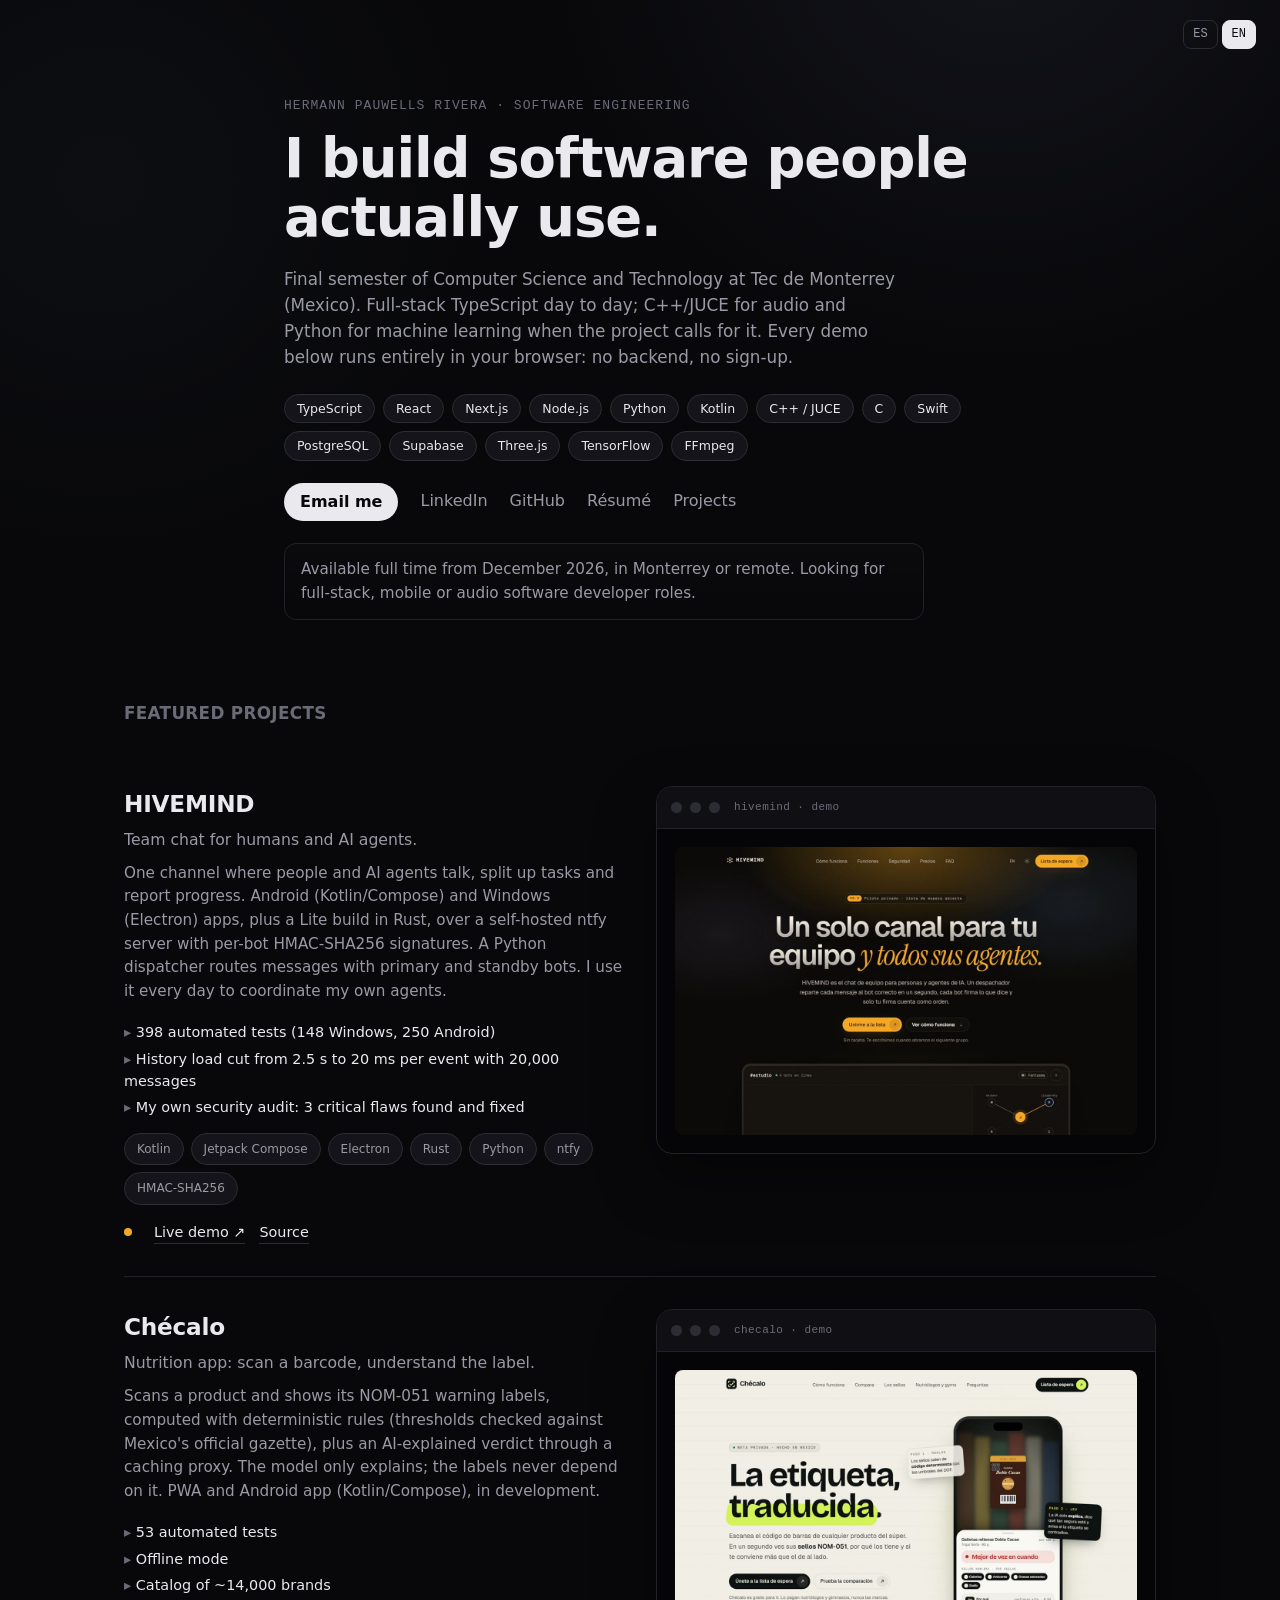
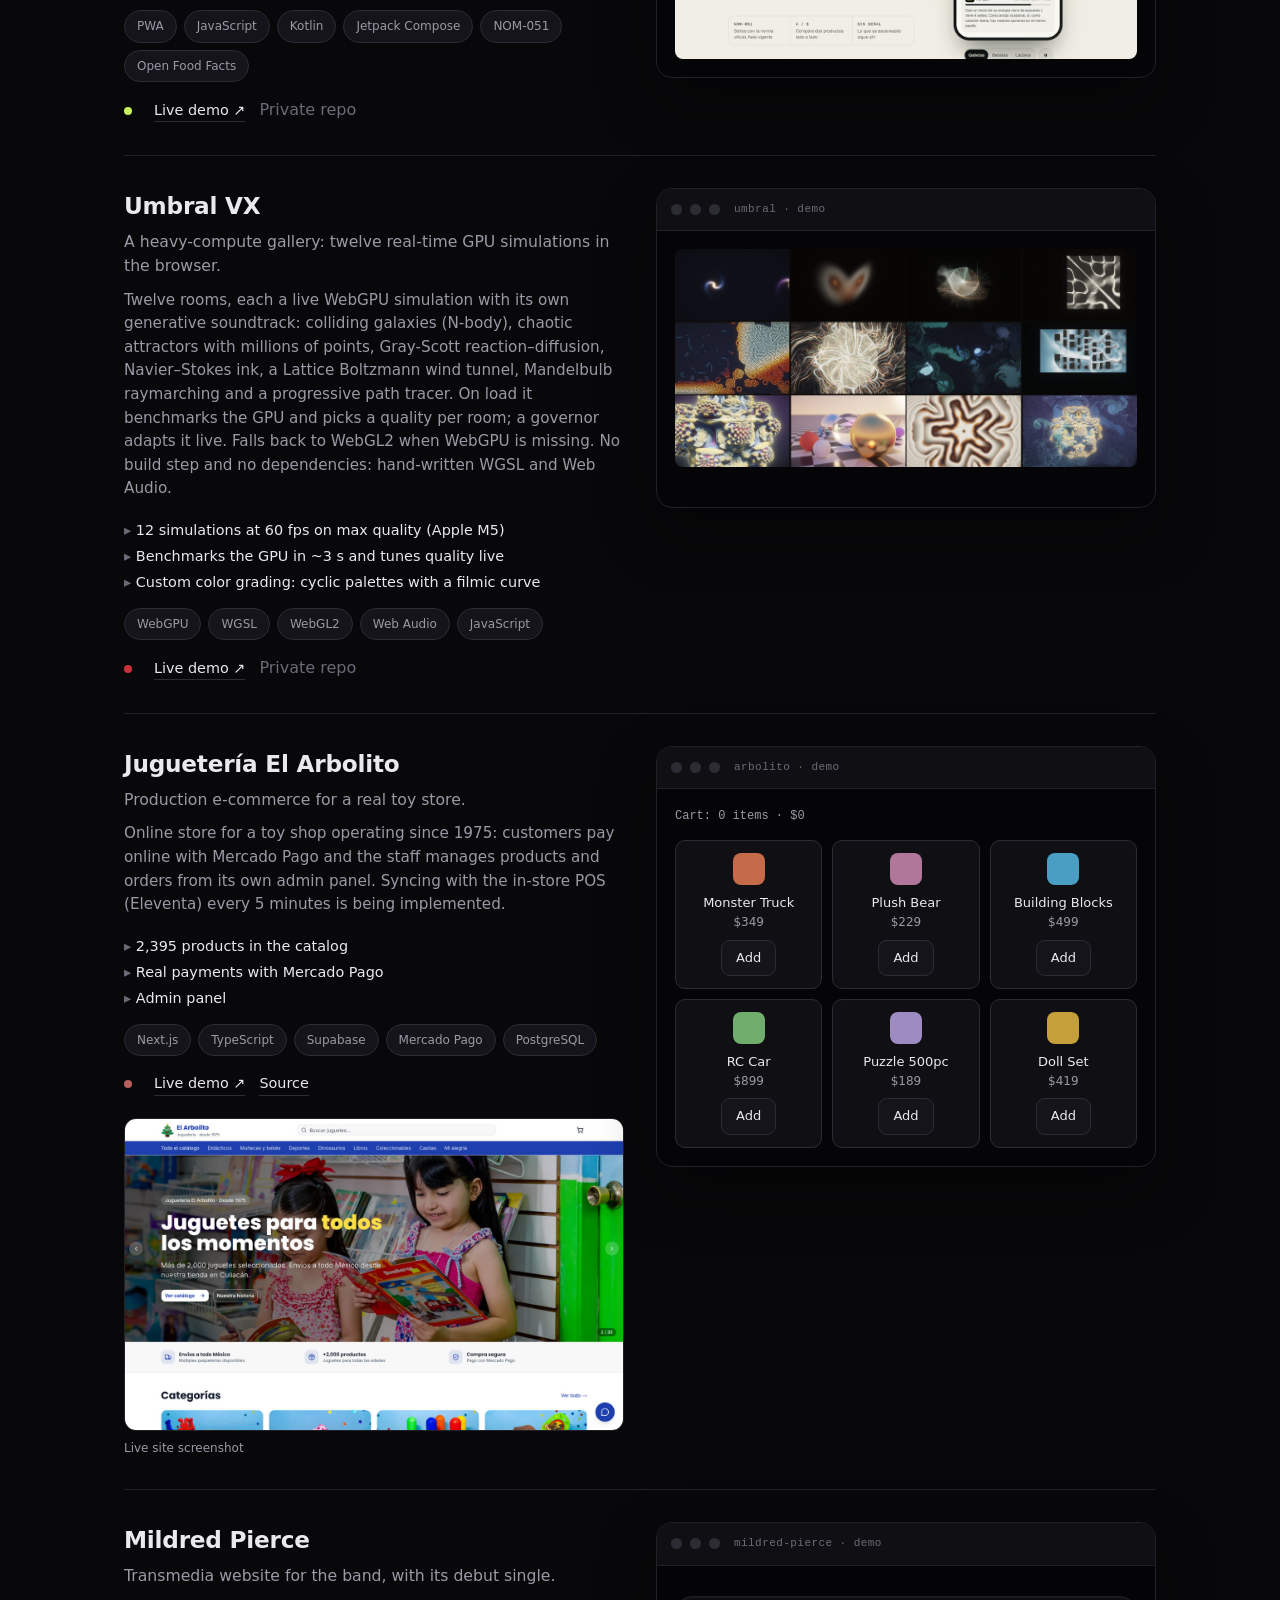
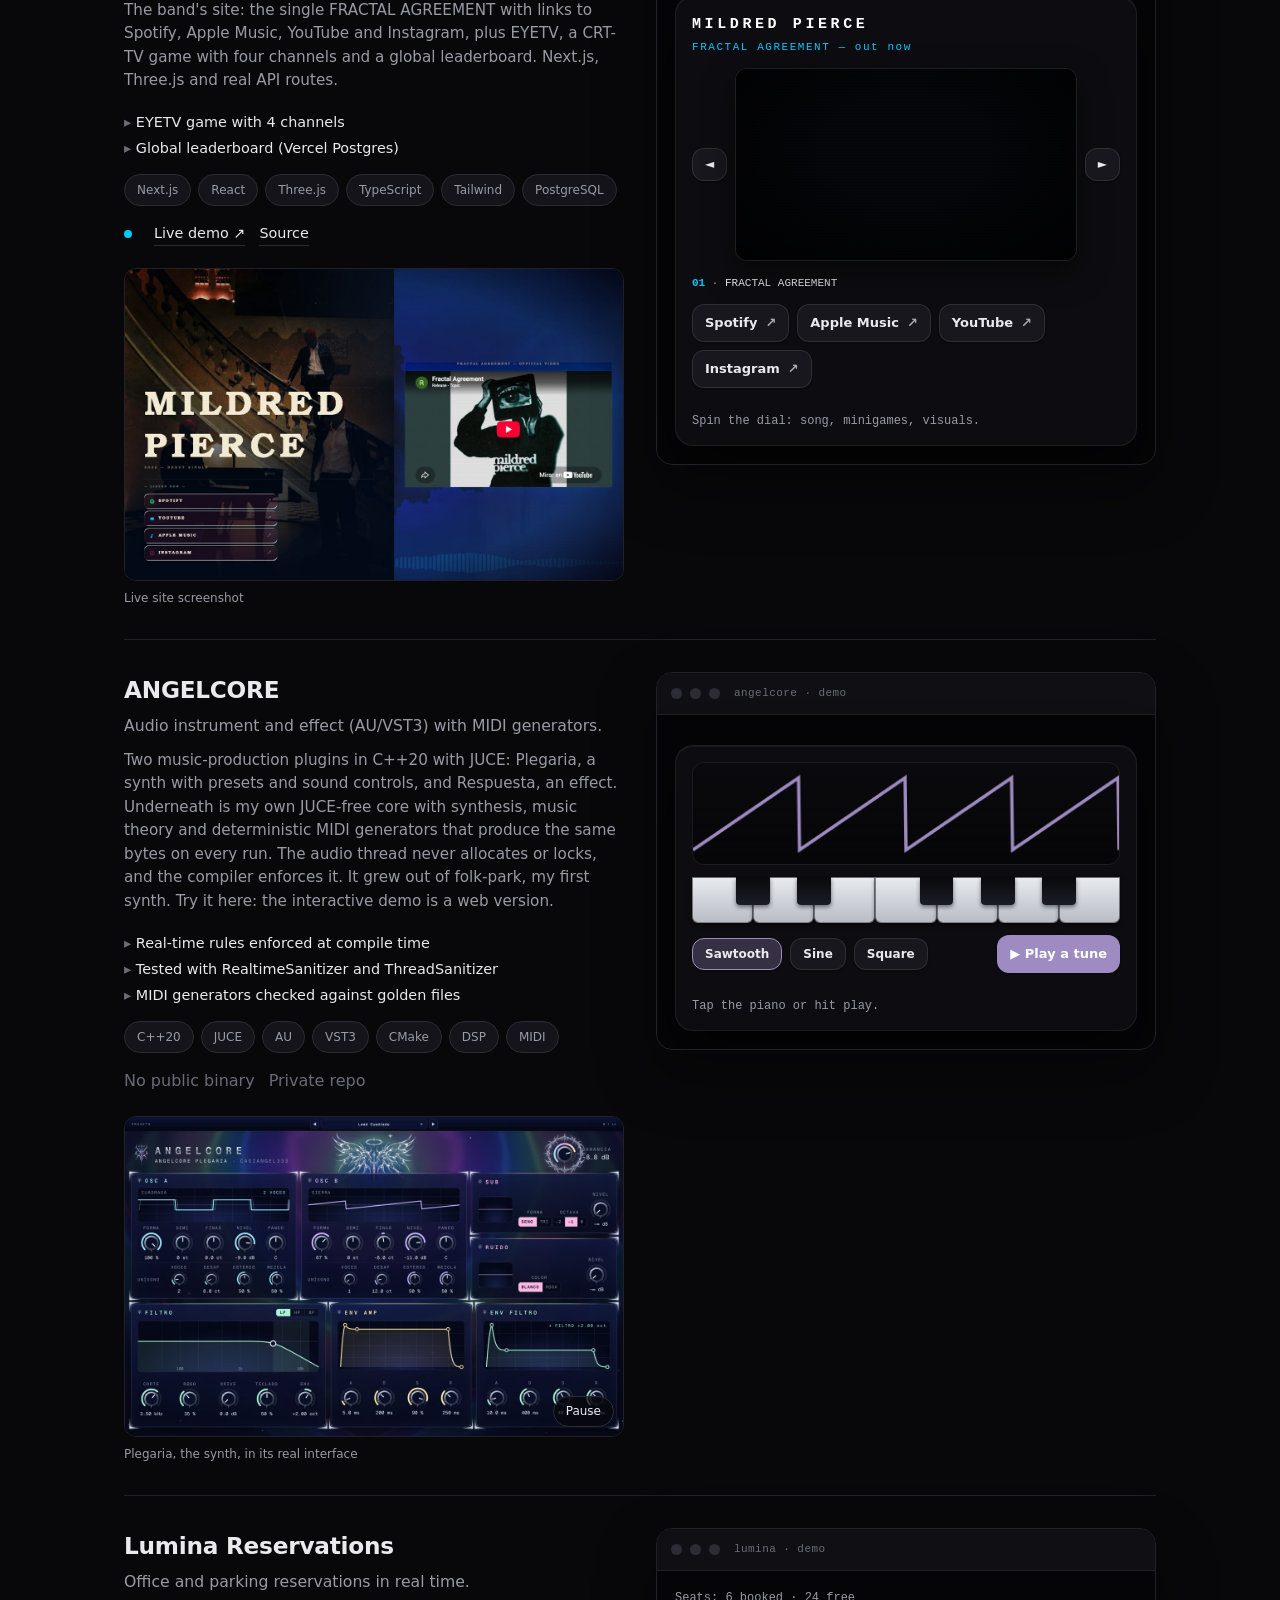
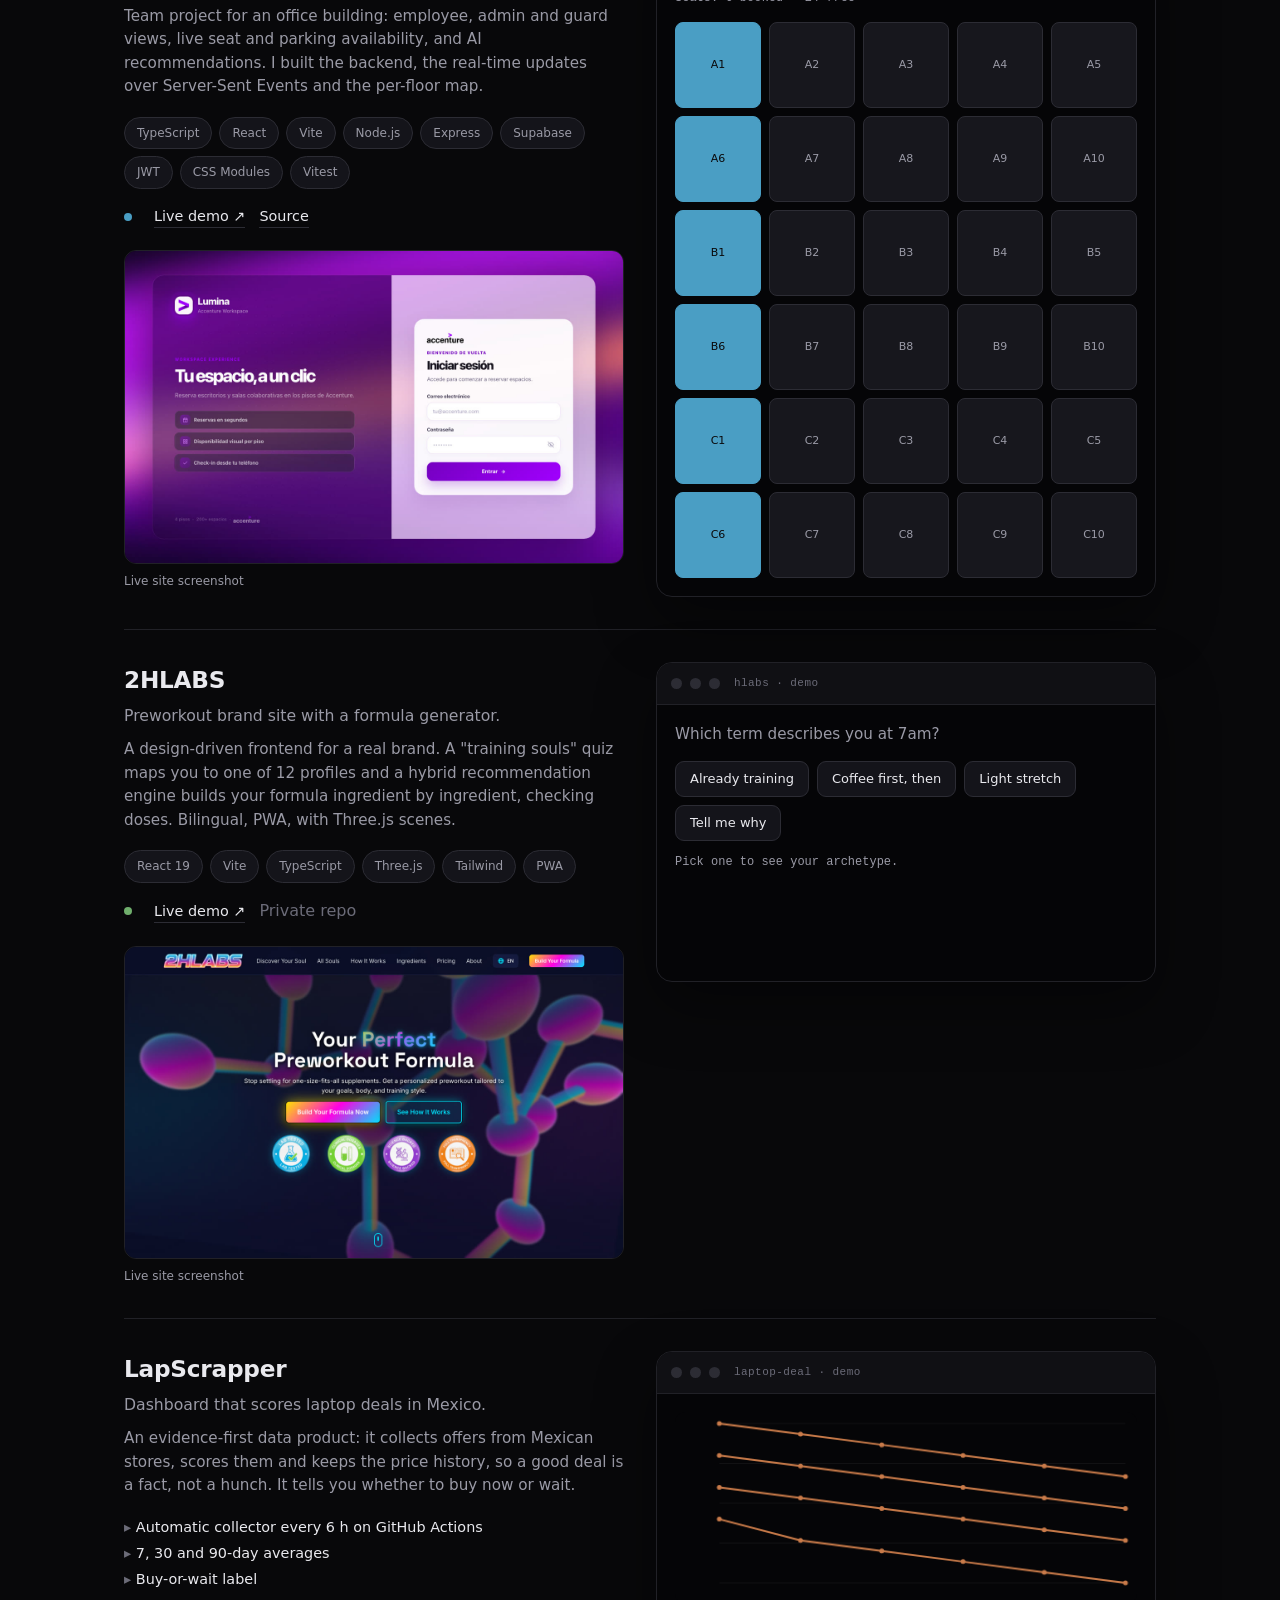
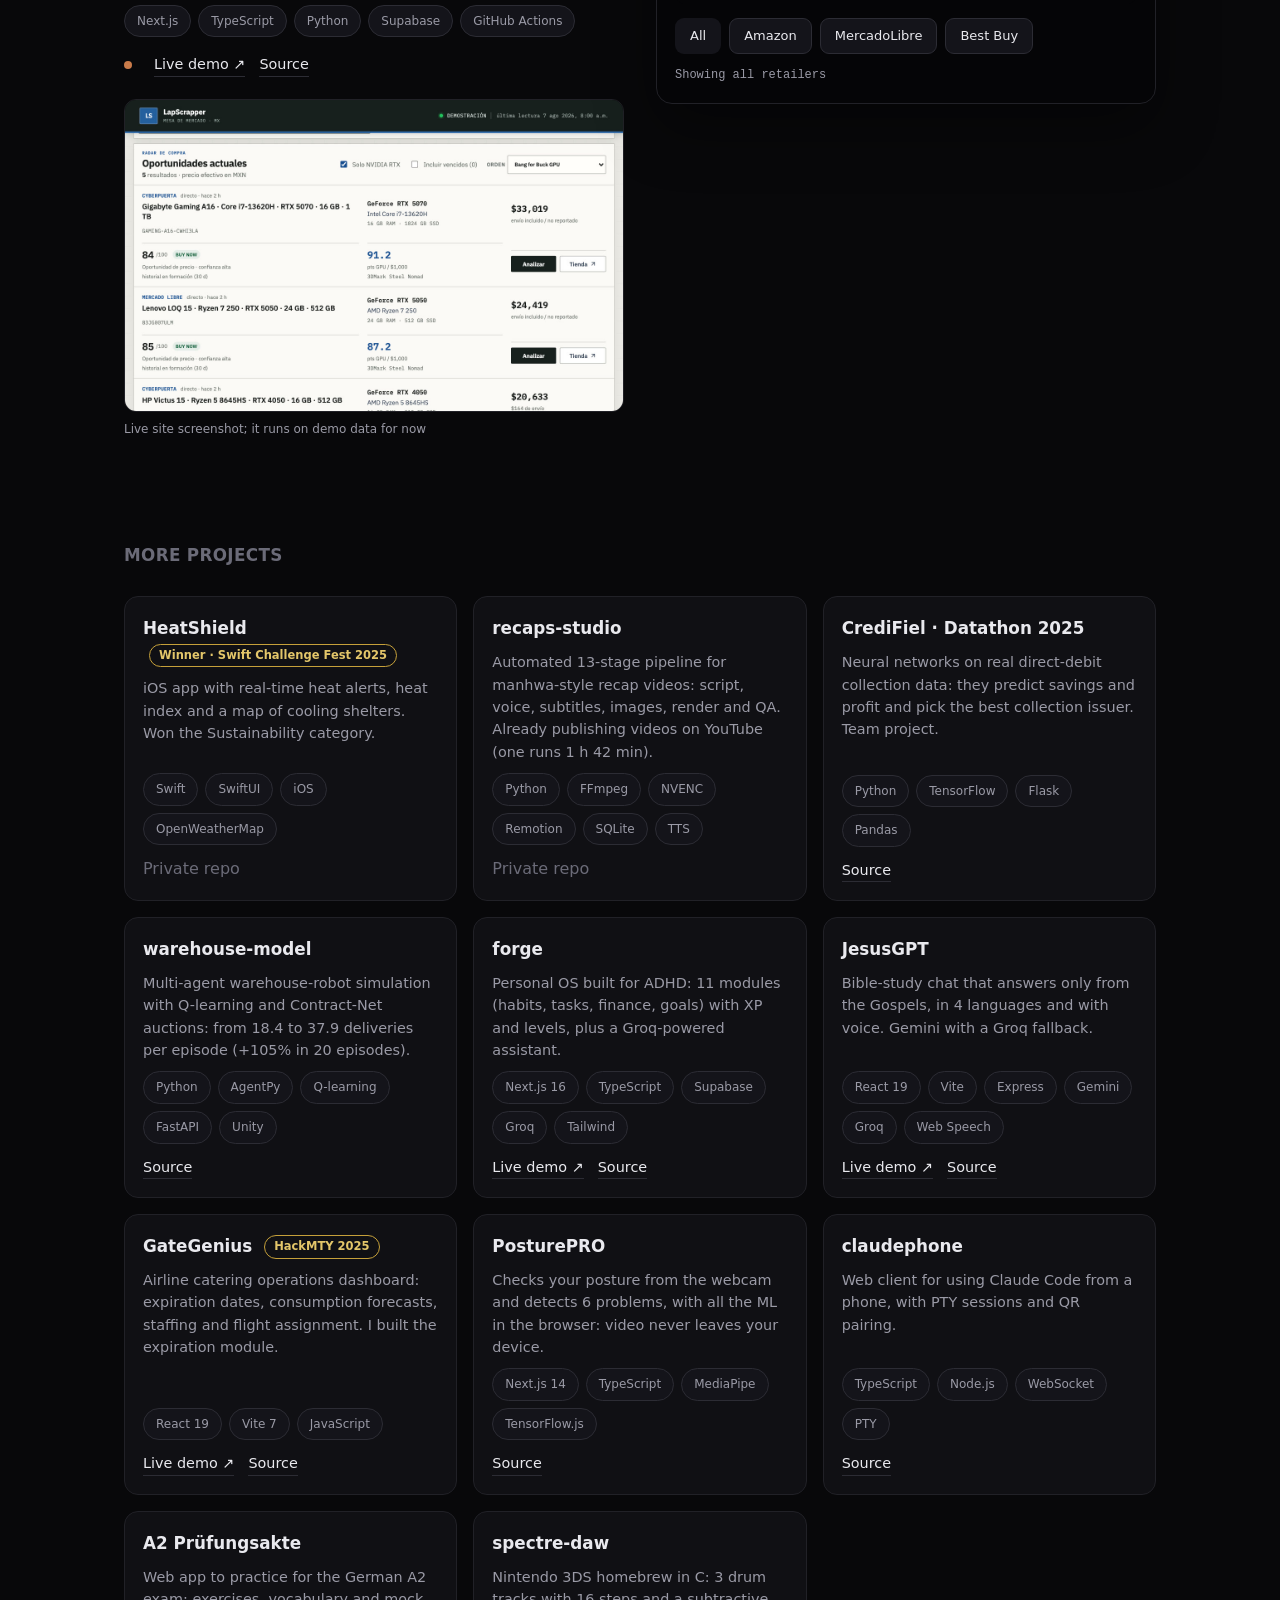
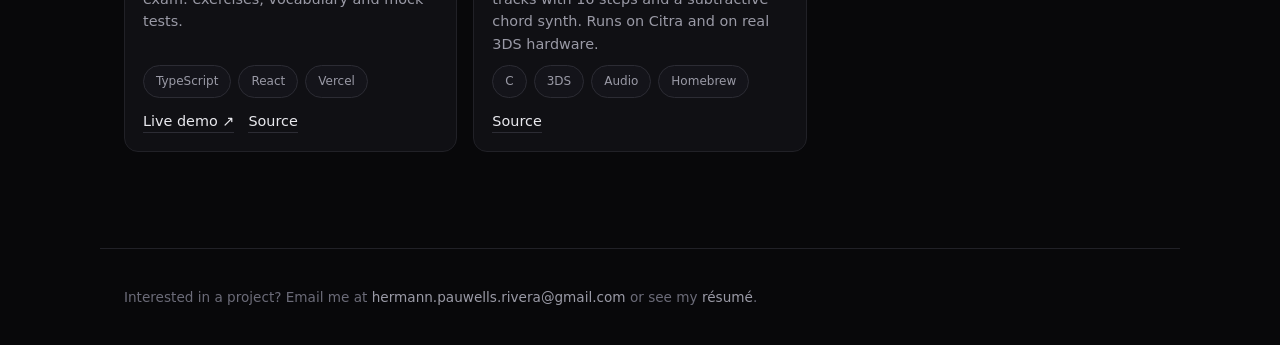
==== commit 33ee5205: "Quita el enlace al repo privado de ANGELCORE, que daba 404" ====
--- a/en/index.html
+++ b/en/index.html
@@ -21,7 +21,7 @@
   <meta property="og:image:height" content="630" />
   <meta name="twitter:card" content="summary_large_image" />
   <link rel="icon" href="data:image/svg+xml,%3Csvg xmlns='http://www.w3.org/2000/svg' viewBox='0 0 64 64'%3E%3Crect width='64' height='64' rx='14' fill='%2308080a'/%3E%3Ctext x='32' y='44' font-family='Helvetica,Arial,sans-serif' font-size='34' font-weight='700' text-anchor='middle' fill='%23e9e9ee'%3EH%3C/text%3E%3C/svg%3E" />
-  <link rel="stylesheet" href="../assets/styles.css?v=20261029a" />
+  <link rel="stylesheet" href="../assets/styles.css?v=20261029b" />
   <script type="application/ld+json">{"@context": "https://schema.org", "@type": "ProfilePage", "url": "https://hermannpr.github.io/best-works/en/", "inLanguage": "en", "mainEntity": {"@type": "Person", "name": "Hermann Pauwells Rivera", "jobTitle": "Full-stack software developer", "url": "https://hermannpr.github.io/", "email": "mailto:hermann.pauwells.rivera@gmail.com", "alumniOf": {"@type": "CollegeOrUniversity", "name": "Tecnológico de Monterrey"}, "address": {"@type": "PostalAddress", "addressLocality": "Monterrey", "addressCountry": "MX"}, "sameAs": ["https://github.com/HermannPR", "https://www.linkedin.com/in/hermann-pauwells-rivera"]}}</script>
 </head>
 <body>
@@ -63,7 +63,7 @@
     <p>Interested in a project? Email me at <a href="mailto:hermann.pauwells.rivera@gmail.com">hermann.pauwells.rivera@gmail.com</a> or see my <a href="https://hermannpr.github.io/">résumé</a>.</p>
   </footer>
 
-  <script src="../assets/data.js?v=20261029a"></script>
-  <script src="../assets/app.js?v=20261029a"></script>
+  <script src="../assets/data.js?v=20261029b"></script>
+  <script src="../assets/app.js?v=20261029b"></script>
 </body>
 </html>
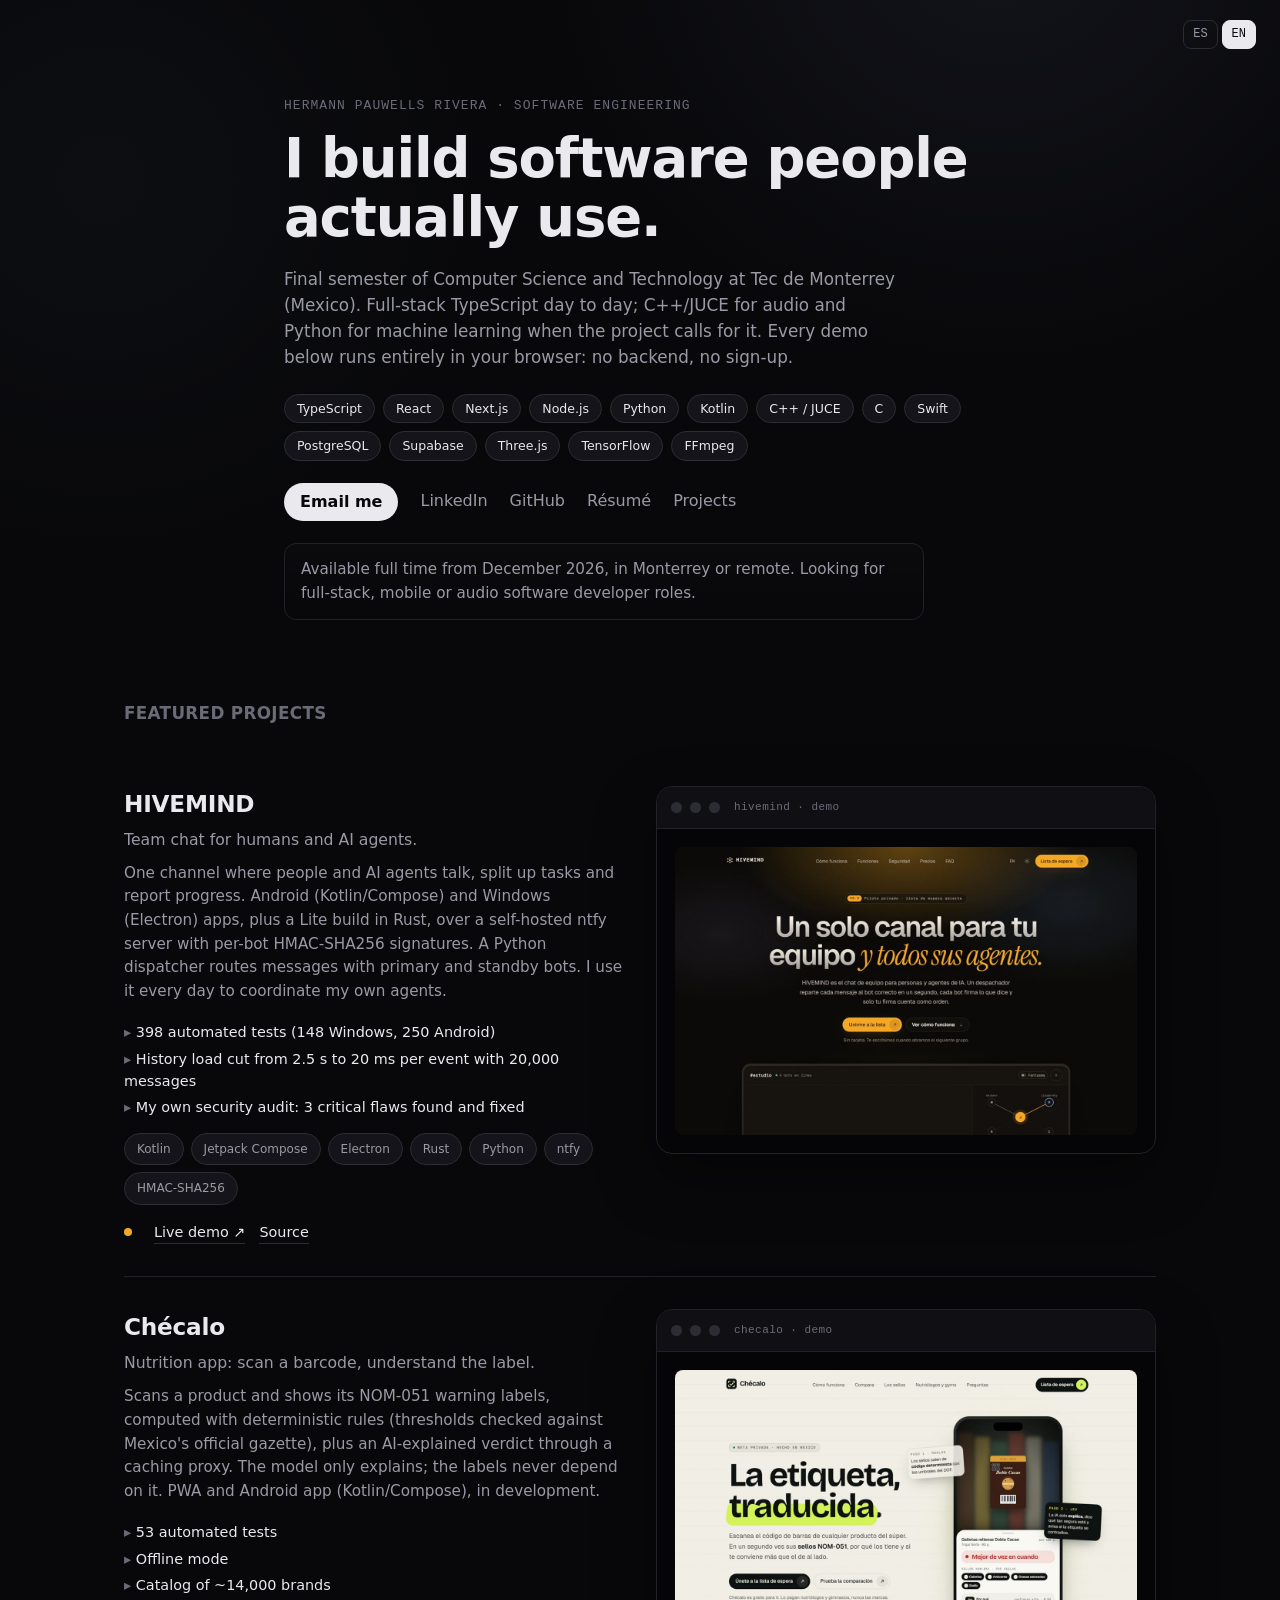
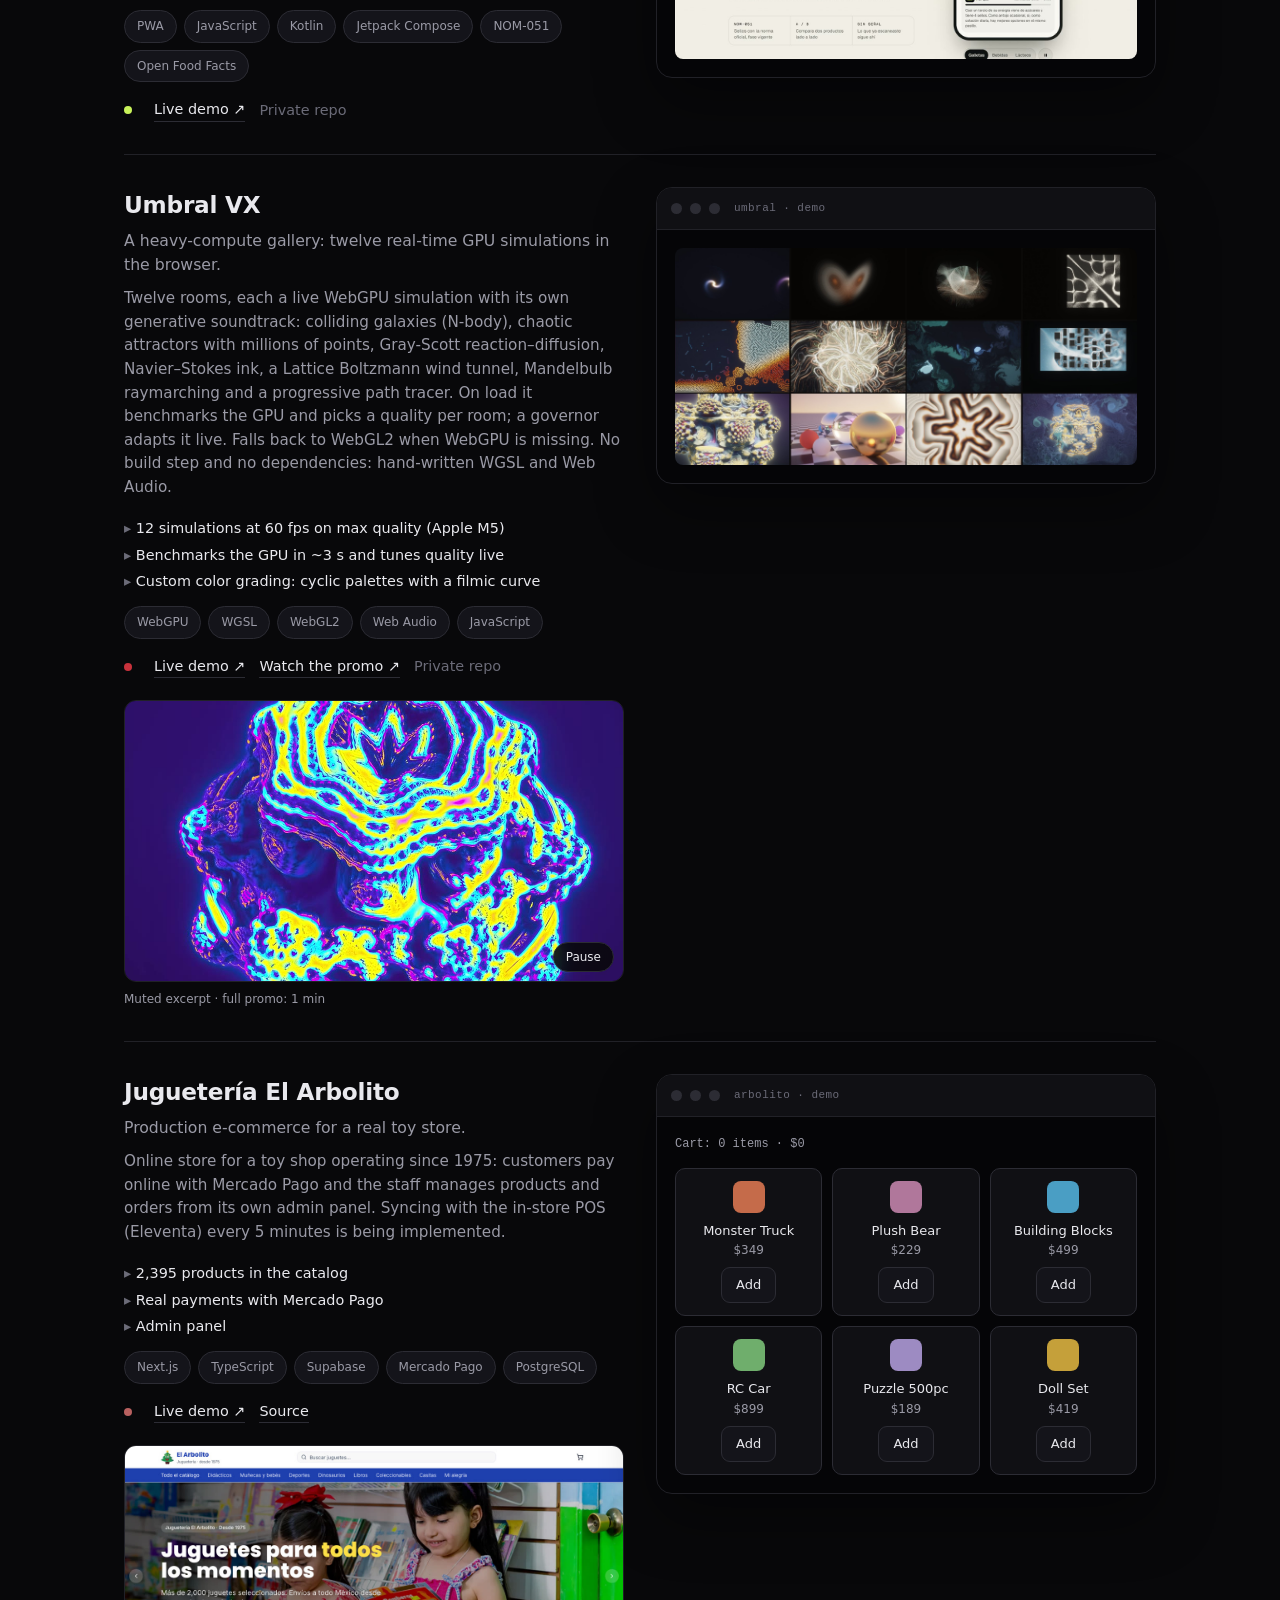
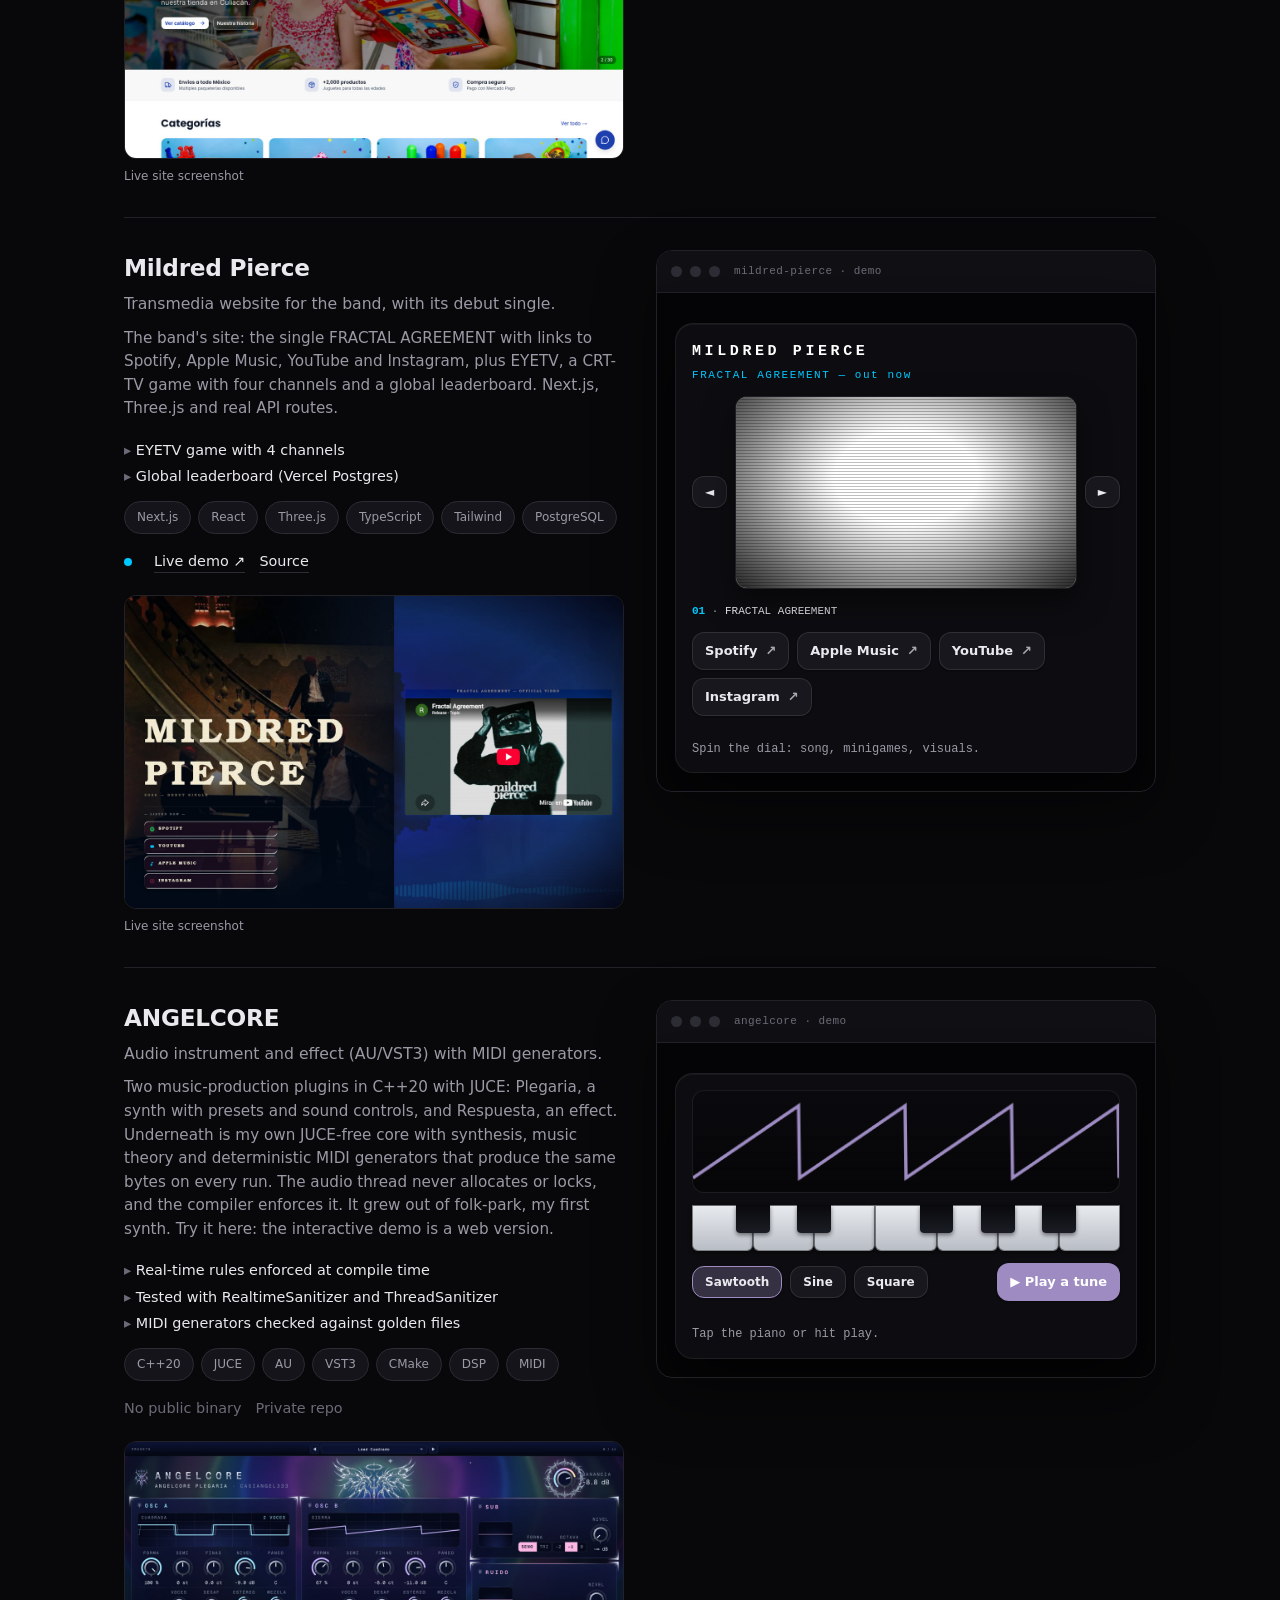
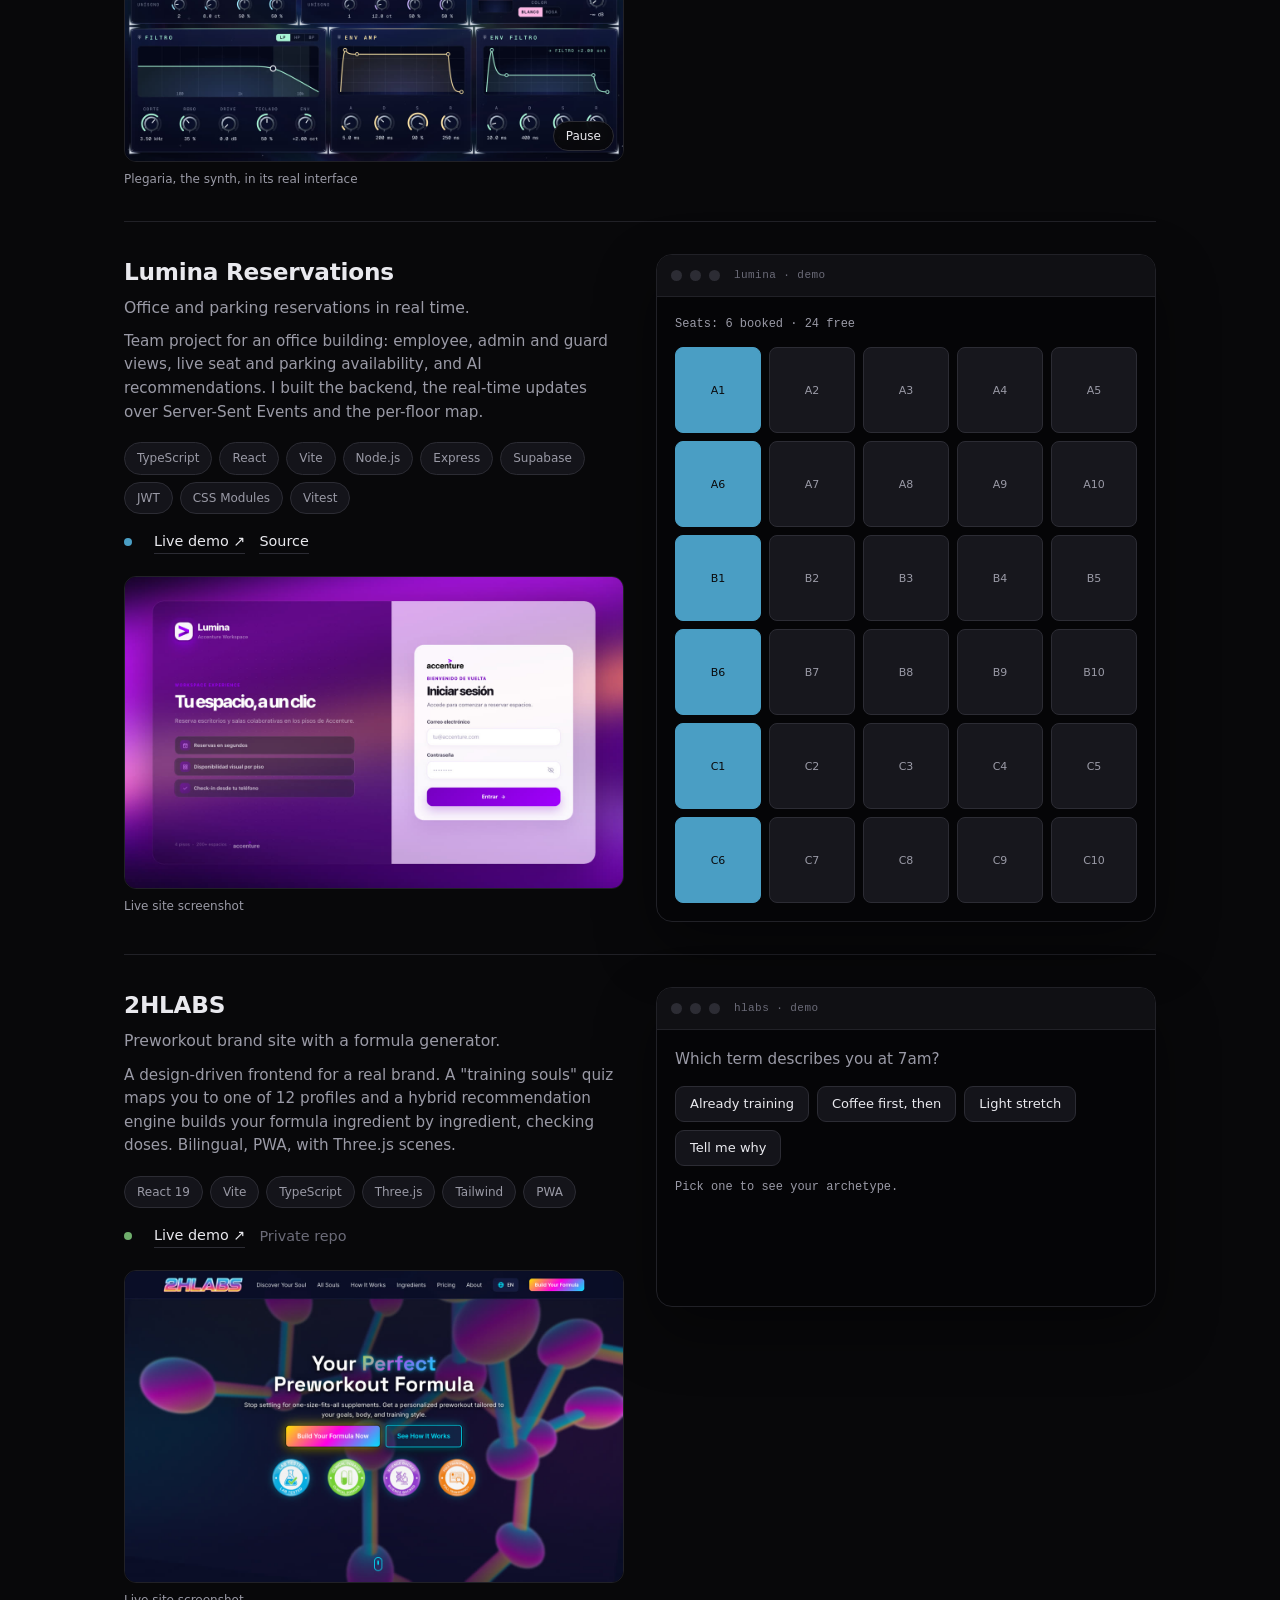
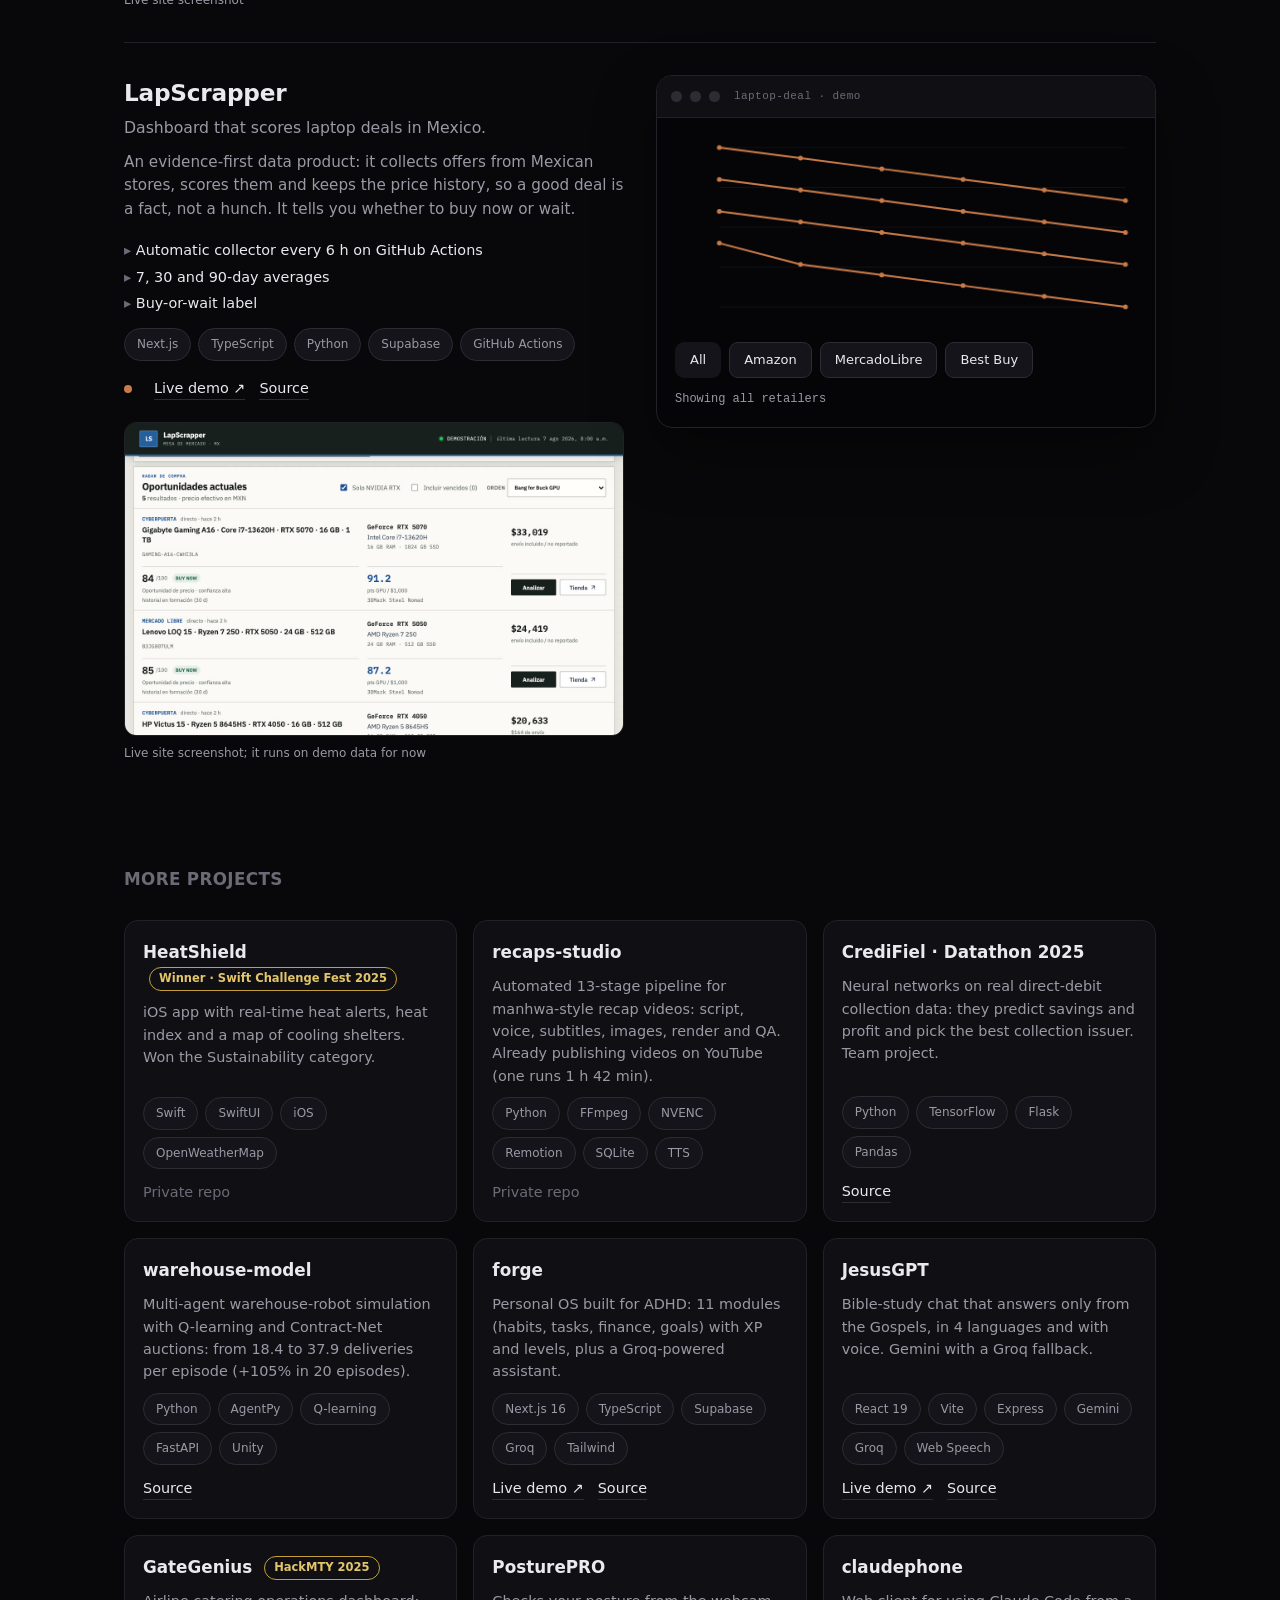
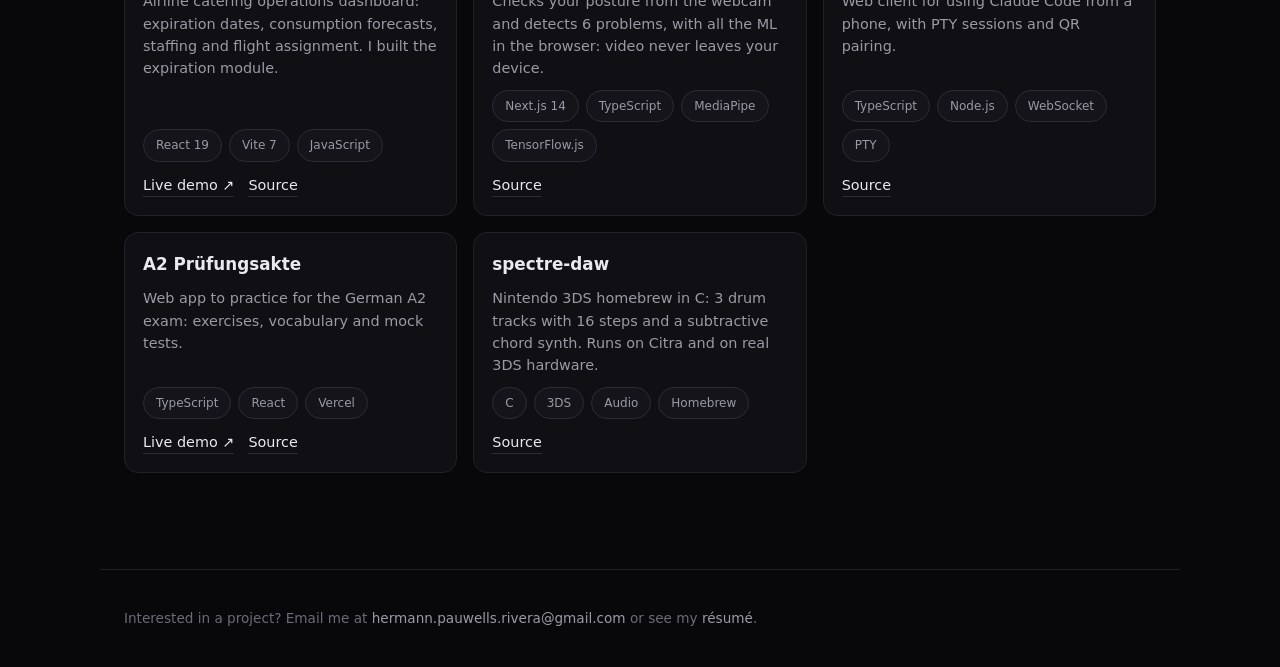
==== commit 5e9f3ff5: "Add the Umbral promo video to its card" ====
--- a/en/index.html
+++ b/en/index.html
@@ -21,7 +21,7 @@
   <meta property="og:image:height" content="630" />
   <meta name="twitter:card" content="summary_large_image" />
   <link rel="icon" href="data:image/svg+xml,%3Csvg xmlns='http://www.w3.org/2000/svg' viewBox='0 0 64 64'%3E%3Crect width='64' height='64' rx='14' fill='%2308080a'/%3E%3Ctext x='32' y='44' font-family='Helvetica,Arial,sans-serif' font-size='34' font-weight='700' text-anchor='middle' fill='%23e9e9ee'%3EH%3C/text%3E%3C/svg%3E" />
-  <link rel="stylesheet" href="../assets/styles.css?v=20261029b" />
+  <link rel="stylesheet" href="../assets/styles.css?v=20261029c" />
   <script type="application/ld+json">{"@context": "https://schema.org", "@type": "ProfilePage", "url": "https://hermannpr.github.io/best-works/en/", "inLanguage": "en", "mainEntity": {"@type": "Person", "name": "Hermann Pauwells Rivera", "jobTitle": "Full-stack software developer", "url": "https://hermannpr.github.io/", "email": "mailto:hermann.pauwells.rivera@gmail.com", "alumniOf": {"@type": "CollegeOrUniversity", "name": "Tecnológico de Monterrey"}, "address": {"@type": "PostalAddress", "addressLocality": "Monterrey", "addressCountry": "MX"}, "sameAs": ["https://github.com/HermannPR", "https://www.linkedin.com/in/hermann-pauwells-rivera"]}}</script>
 </head>
 <body>
@@ -63,7 +63,7 @@
     <p>Interested in a project? Email me at <a href="mailto:hermann.pauwells.rivera@gmail.com">hermann.pauwells.rivera@gmail.com</a> or see my <a href="https://hermannpr.github.io/">résumé</a>.</p>
   </footer>
 
-  <script src="../assets/data.js?v=20261029b"></script>
-  <script src="../assets/app.js?v=20261029b"></script>
+  <script src="../assets/data.js?v=20261029c"></script>
+  <script src="../assets/app.js?v=20261029c"></script>
 </body>
 </html>
--- a/assets/styles.css
+++ b/assets/styles.css
@@ -183,9 +183,13 @@
 
 .actions {
   display: flex;
-  gap: 14px;
+  flex-wrap: wrap;
+  gap: 8px 14px;
   align-items: center;
 }
+
+.actions a,
+.actions span { white-space: nowrap; font-size: 0.9rem; }
 
 .actions a {
   font-size: 0.9rem;
@@ -225,7 +229,9 @@
   padding: 5px 12px;
   font: inherit; font-size: 12px;
   color: var(--text);
-  background: rgba(8, 8, 10, 0.72);
+  background: rgba(8, 8, 10, 0.88);
+  -webkit-backdrop-filter: blur(6px);
+  backdrop-filter: blur(6px);
   border: 1px solid var(--line-2);
   border-radius: 999px;
   cursor: pointer;
@@ -248,6 +254,8 @@
   position: relative;
   box-shadow: 0 24px 60px rgba(0,0,0,0.4);
 }
+/* A still capture is as tall as its image; no empty band under it. */
+.demo[data-demo="screenshot"] { min-height: 0; }
 
 .demo-bar {
   display: flex;
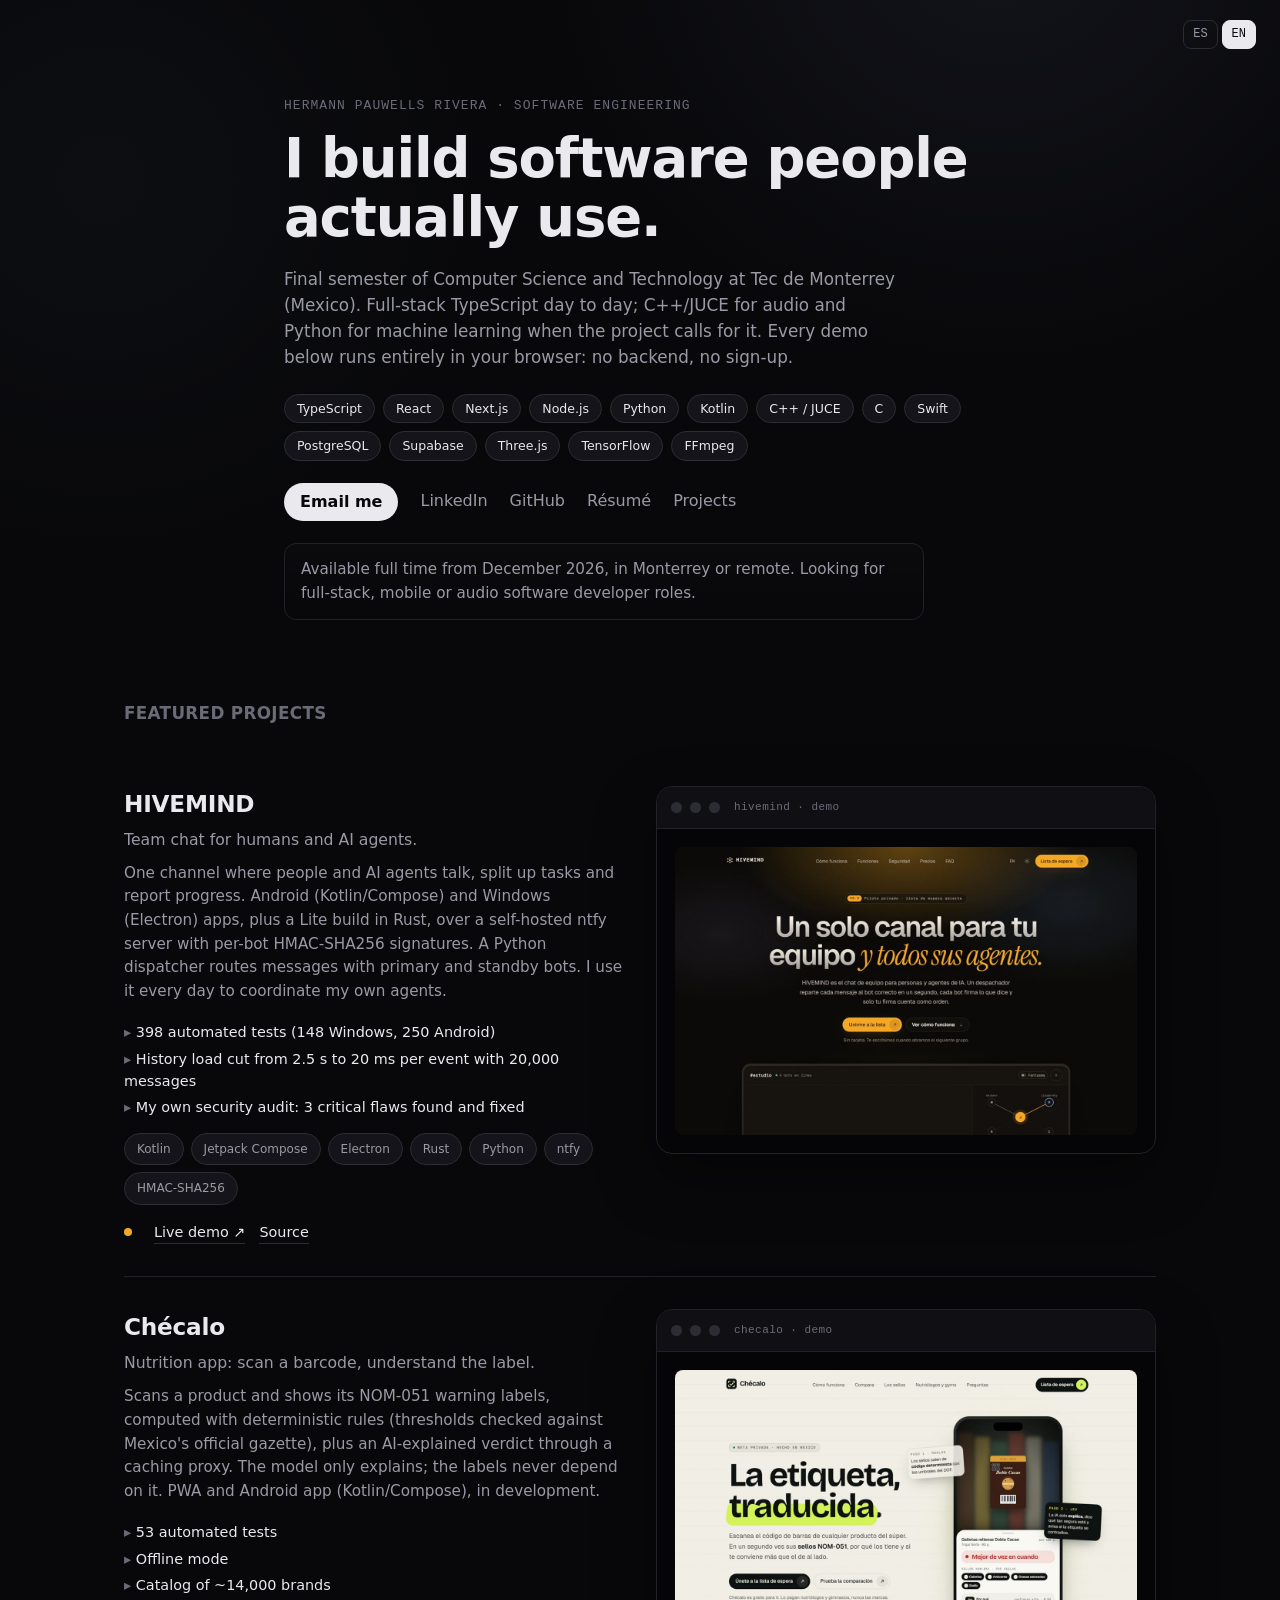
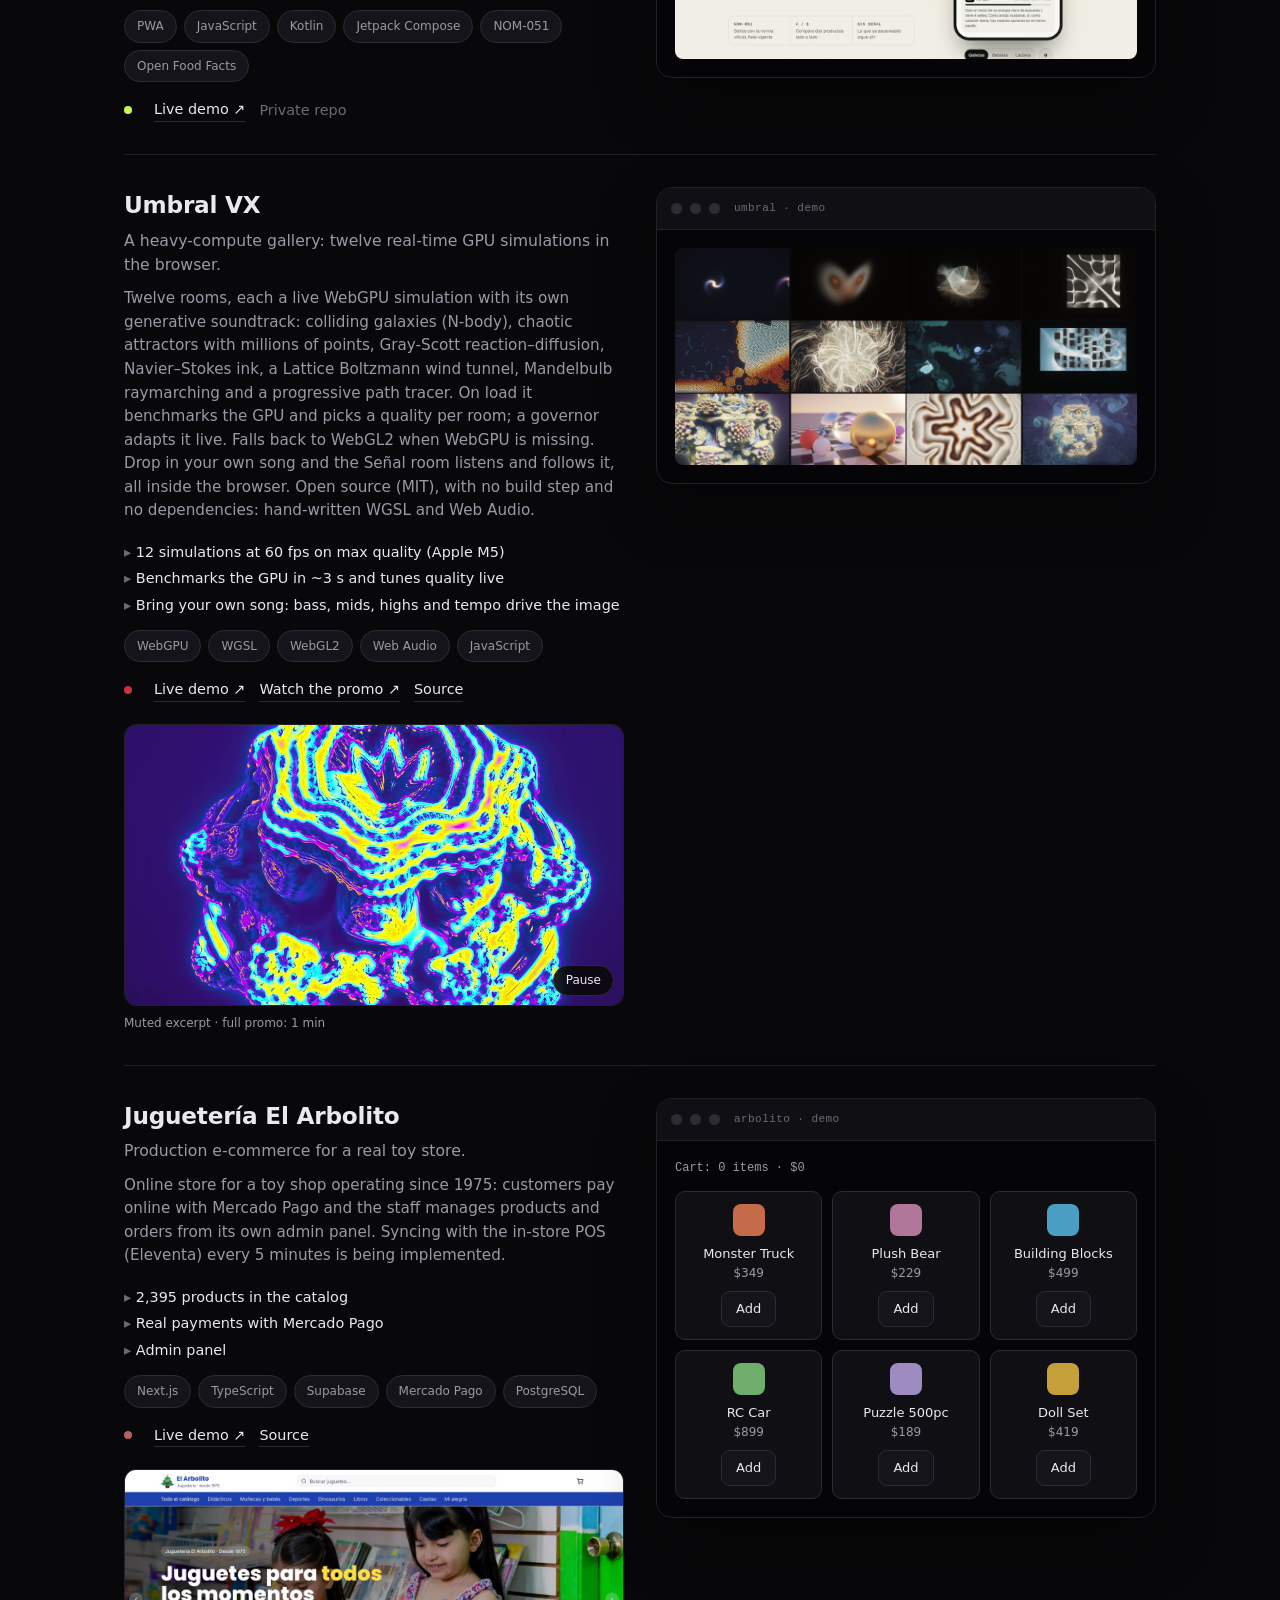
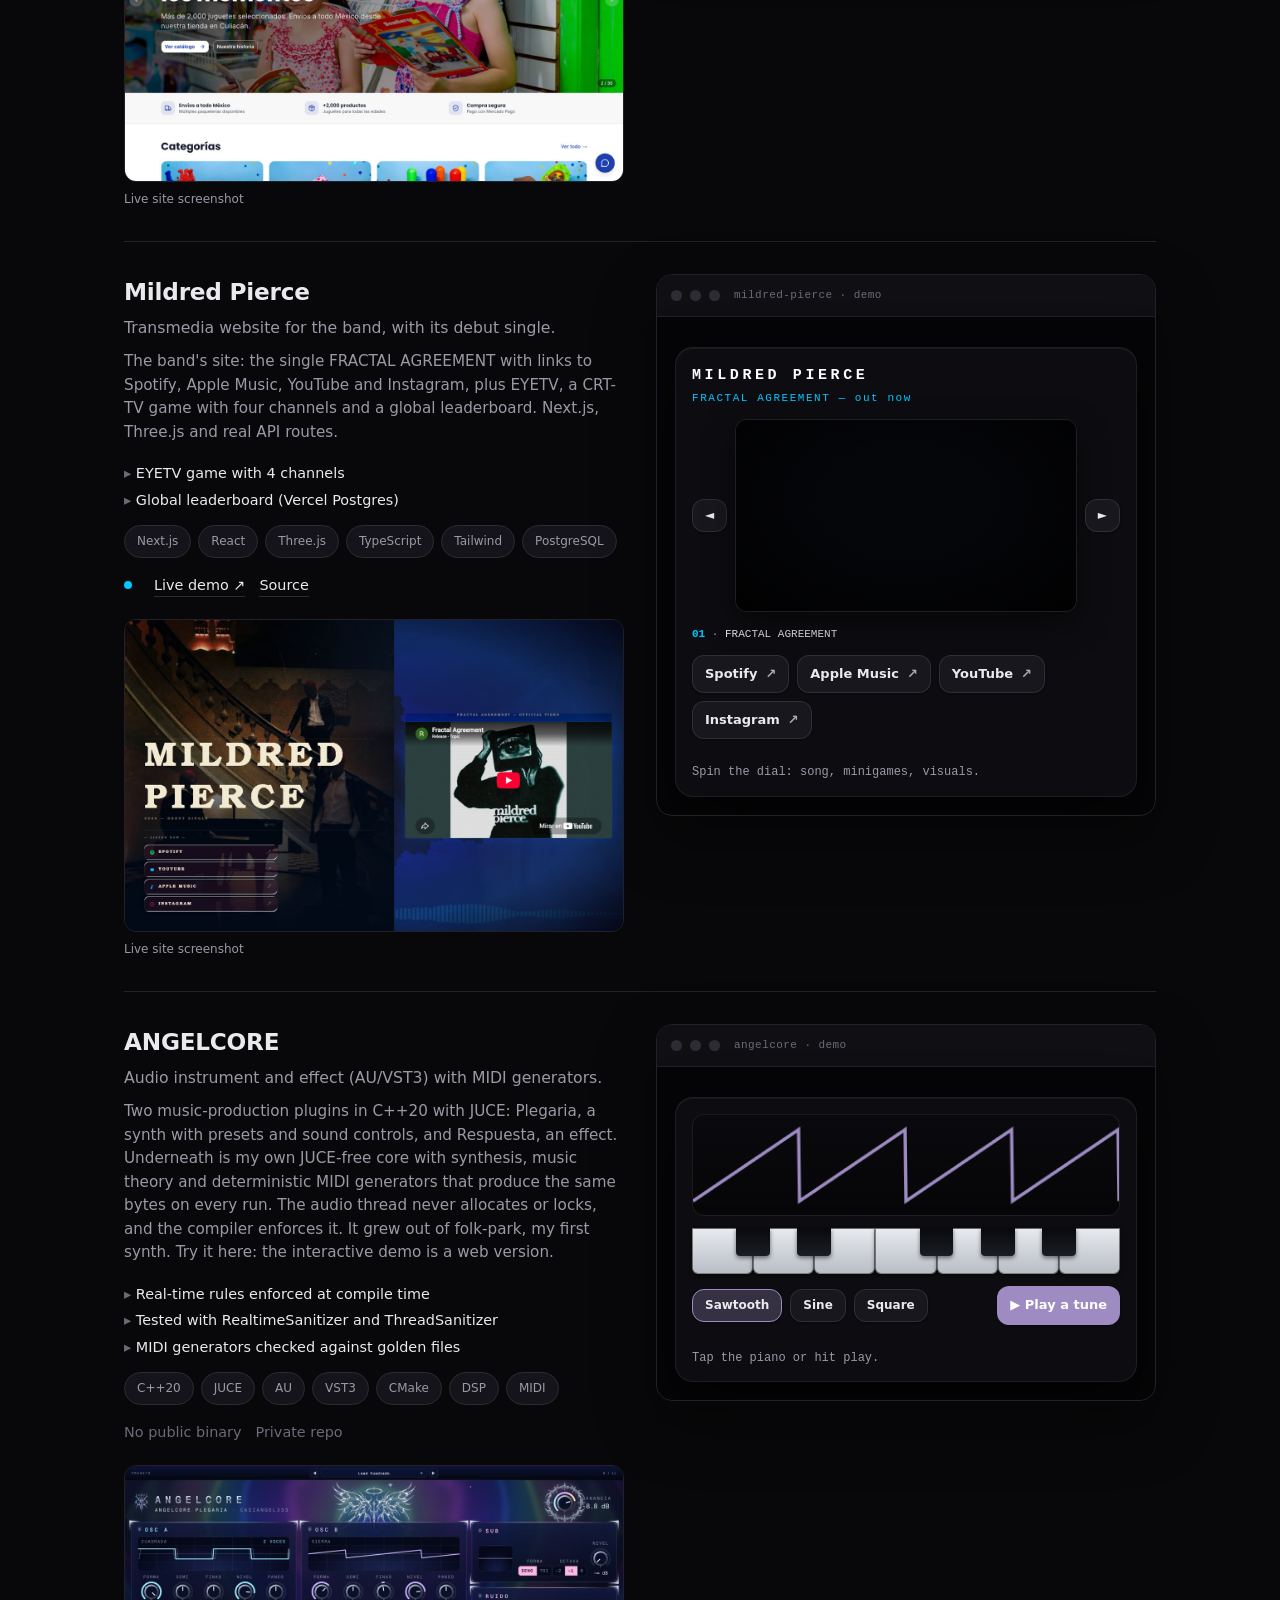
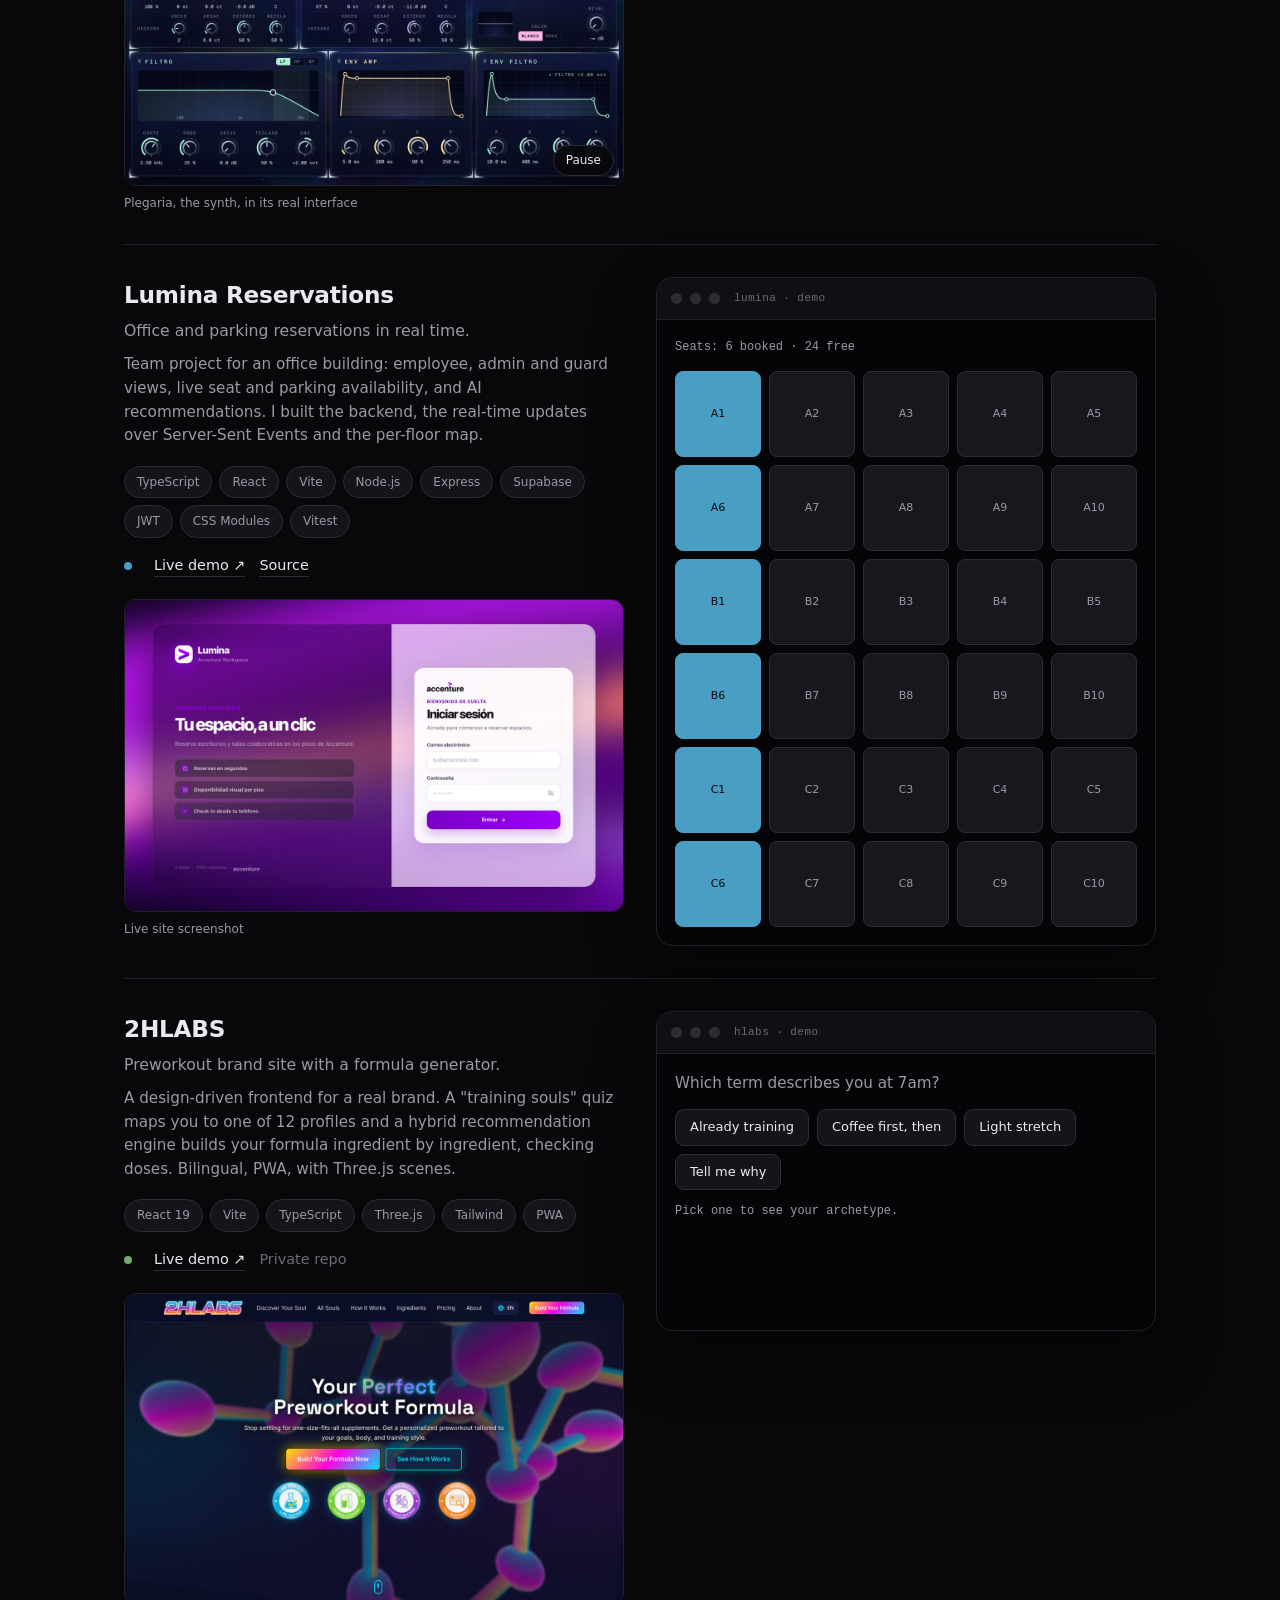
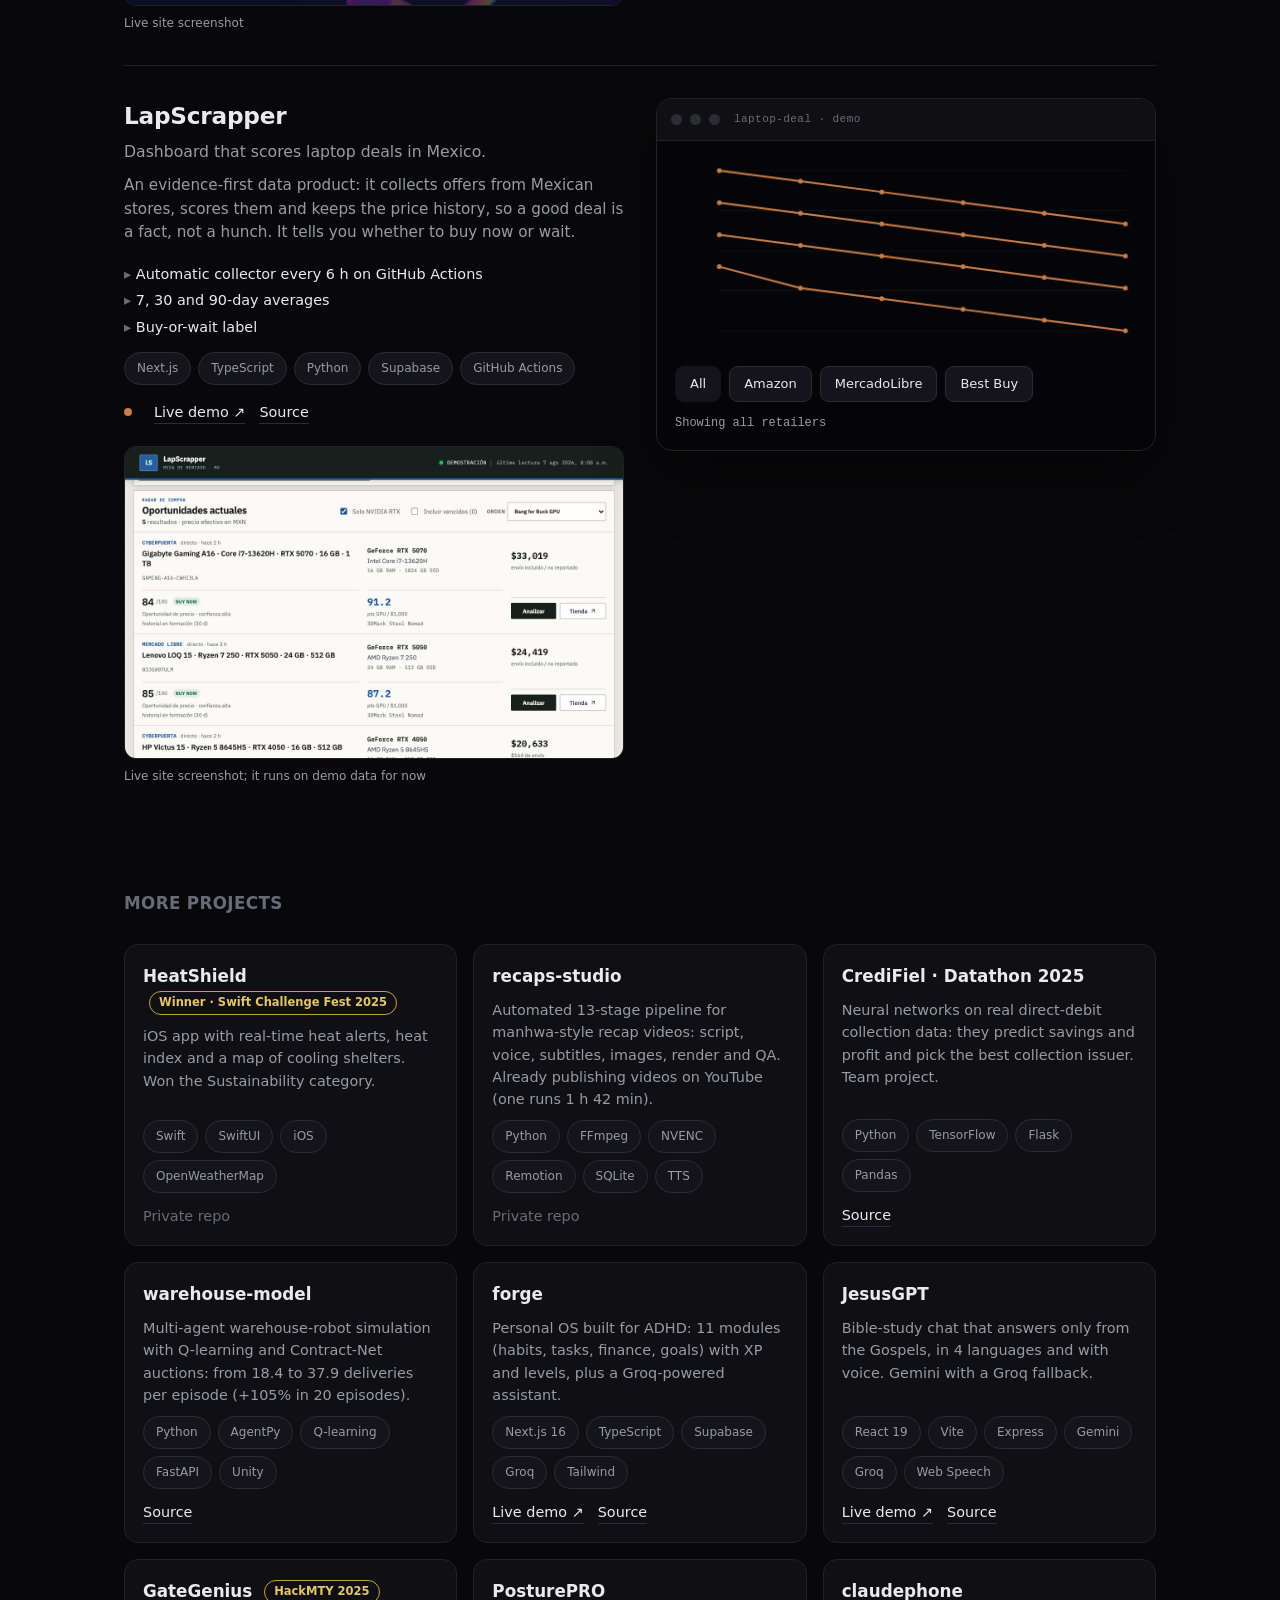
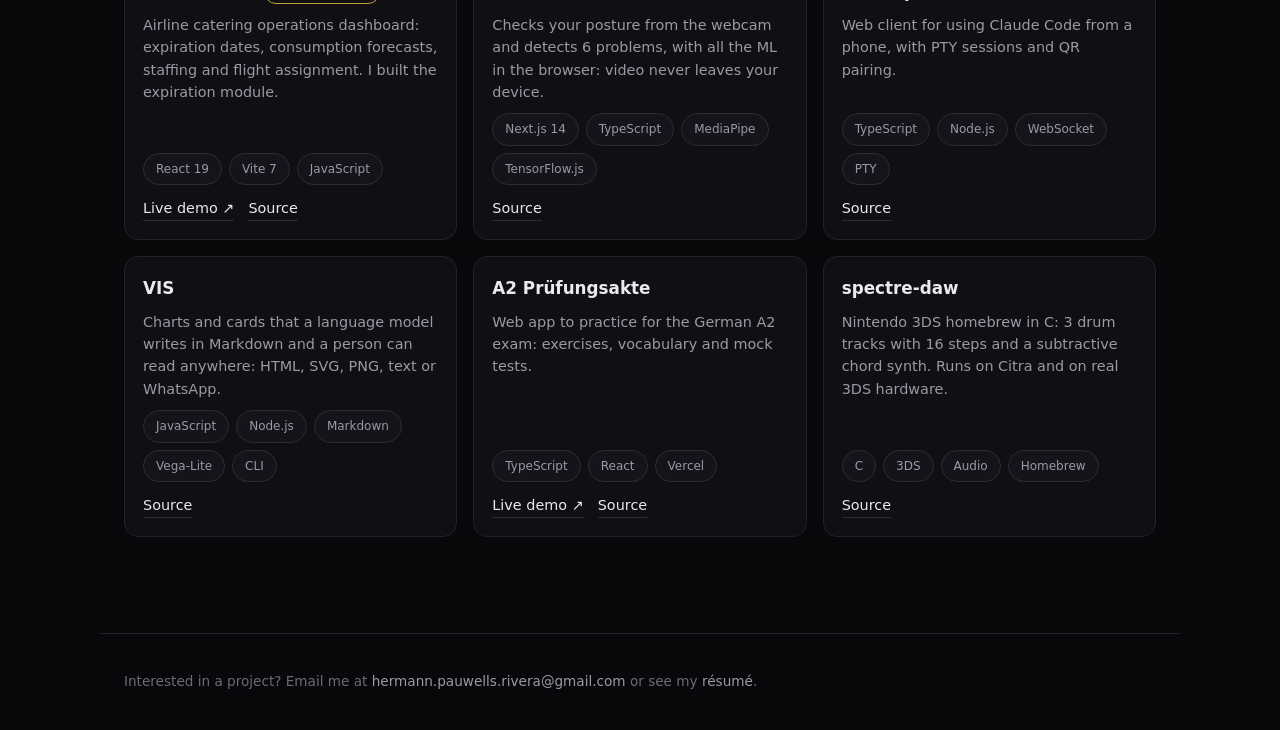
==== commit 1bac2eb8: "UMBRAL VX ya es código abierto y agrega VIS" ====
--- a/en/index.html
+++ b/en/index.html
@@ -21,7 +21,7 @@
   <meta property="og:image:height" content="630" />
   <meta name="twitter:card" content="summary_large_image" />
   <link rel="icon" href="data:image/svg+xml,%3Csvg xmlns='http://www.w3.org/2000/svg' viewBox='0 0 64 64'%3E%3Crect width='64' height='64' rx='14' fill='%2308080a'/%3E%3Ctext x='32' y='44' font-family='Helvetica,Arial,sans-serif' font-size='34' font-weight='700' text-anchor='middle' fill='%23e9e9ee'%3EH%3C/text%3E%3C/svg%3E" />
-  <link rel="stylesheet" href="../assets/styles.css?v=20261029c" />
+  <link rel="stylesheet" href="../assets/styles.css?v=20261112a" />
   <script type="application/ld+json">{"@context": "https://schema.org", "@type": "ProfilePage", "url": "https://hermannpr.github.io/best-works/en/", "inLanguage": "en", "mainEntity": {"@type": "Person", "name": "Hermann Pauwells Rivera", "jobTitle": "Full-stack software developer", "url": "https://hermannpr.github.io/", "email": "mailto:hermann.pauwells.rivera@gmail.com", "alumniOf": {"@type": "CollegeOrUniversity", "name": "Tecnológico de Monterrey"}, "address": {"@type": "PostalAddress", "addressLocality": "Monterrey", "addressCountry": "MX"}, "sameAs": ["https://github.com/HermannPR", "https://www.linkedin.com/in/hermann-pauwells-rivera"]}}</script>
 </head>
 <body>
@@ -63,7 +63,7 @@
     <p>Interested in a project? Email me at <a href="mailto:hermann.pauwells.rivera@gmail.com">hermann.pauwells.rivera@gmail.com</a> or see my <a href="https://hermannpr.github.io/">résumé</a>.</p>
   </footer>
 
-  <script src="../assets/data.js?v=20261029c"></script>
-  <script src="../assets/app.js?v=20261029c"></script>
+  <script src="../assets/data.js?v=20261112a"></script>
+  <script src="../assets/app.js?v=20261112a"></script>
 </body>
 </html>
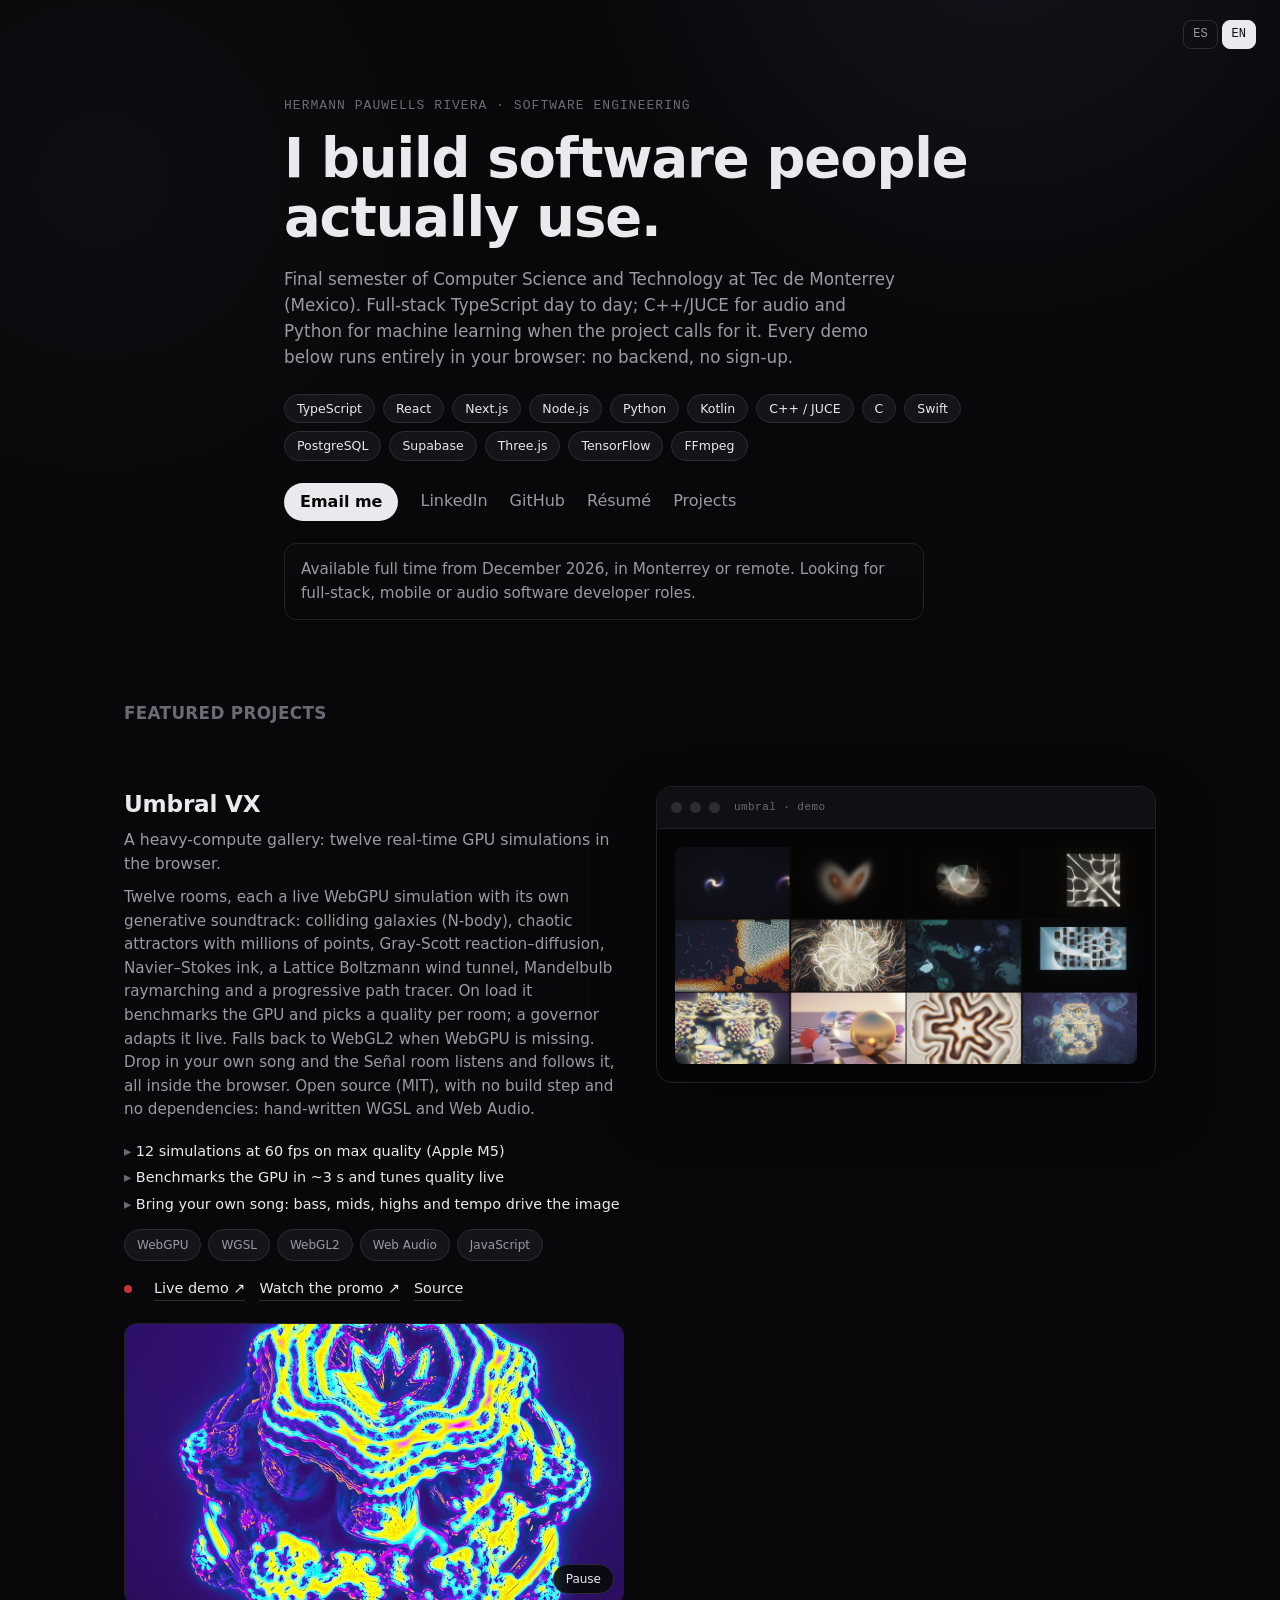
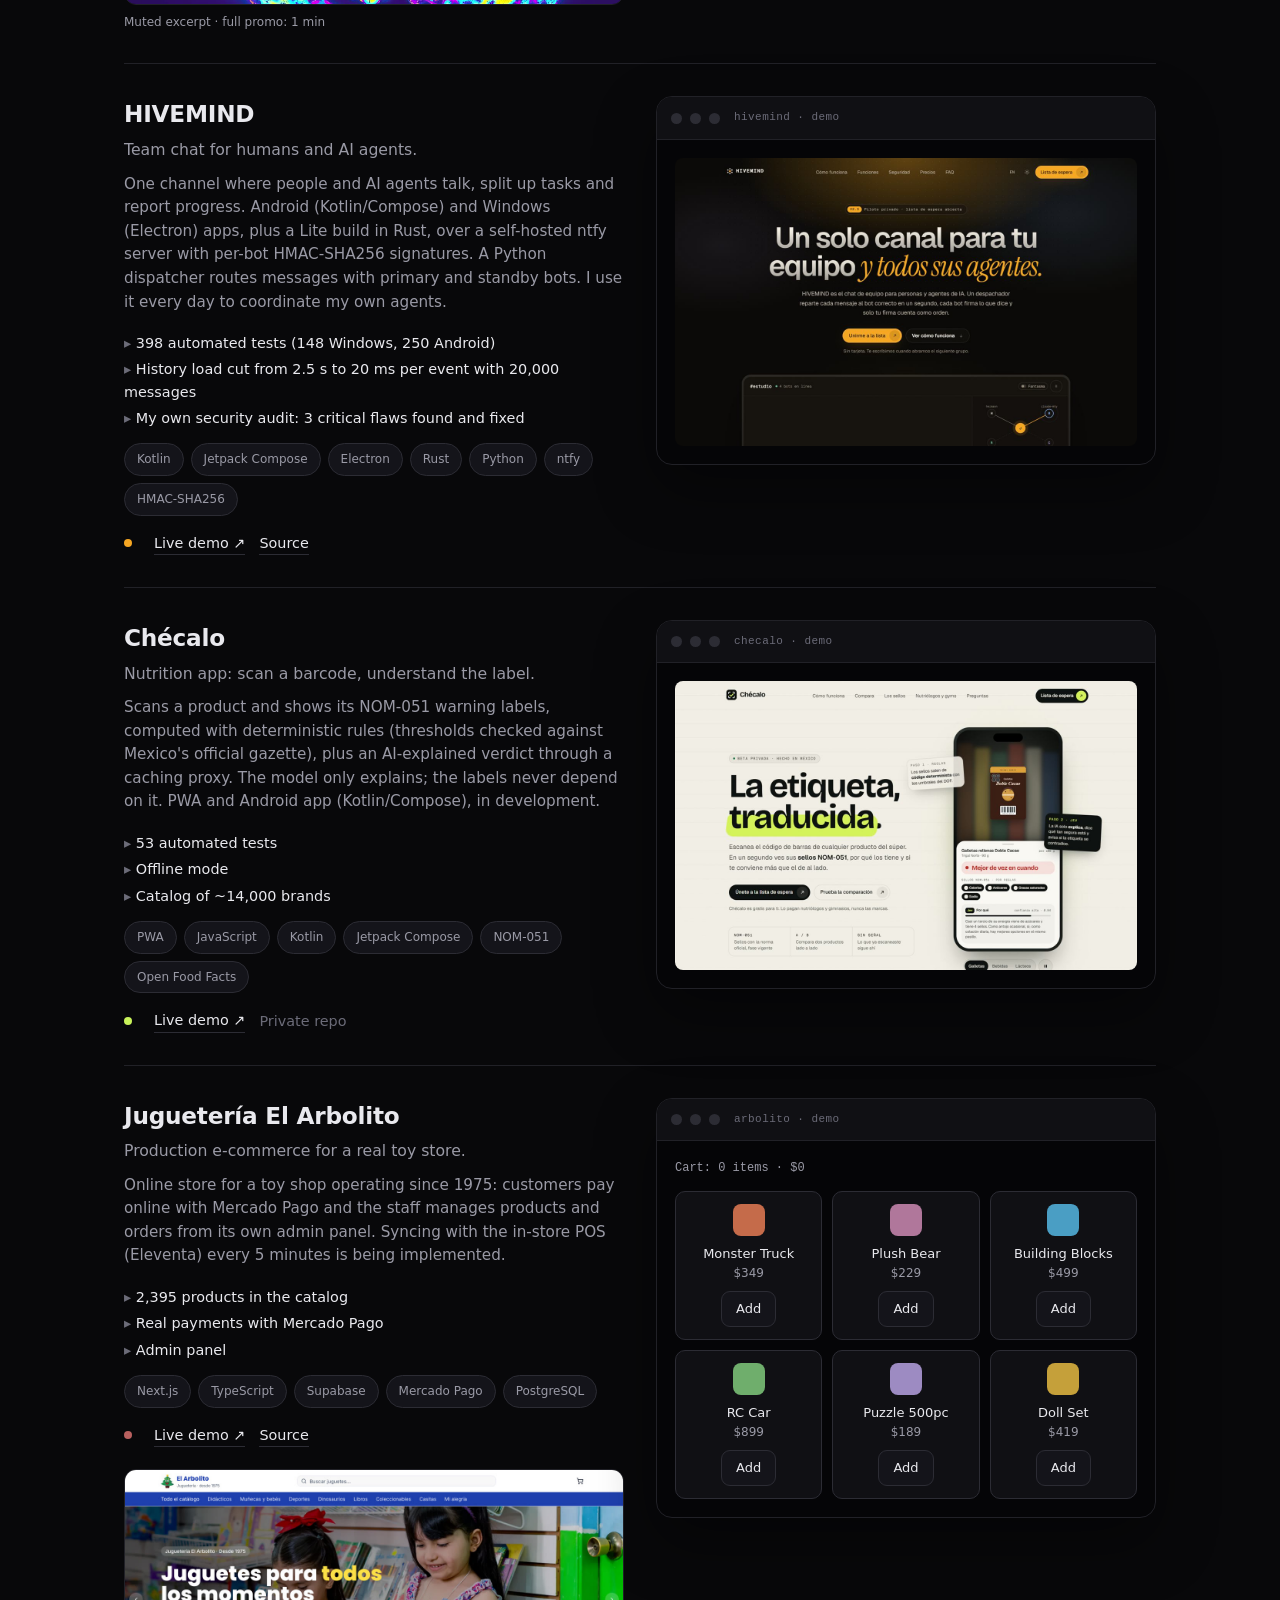
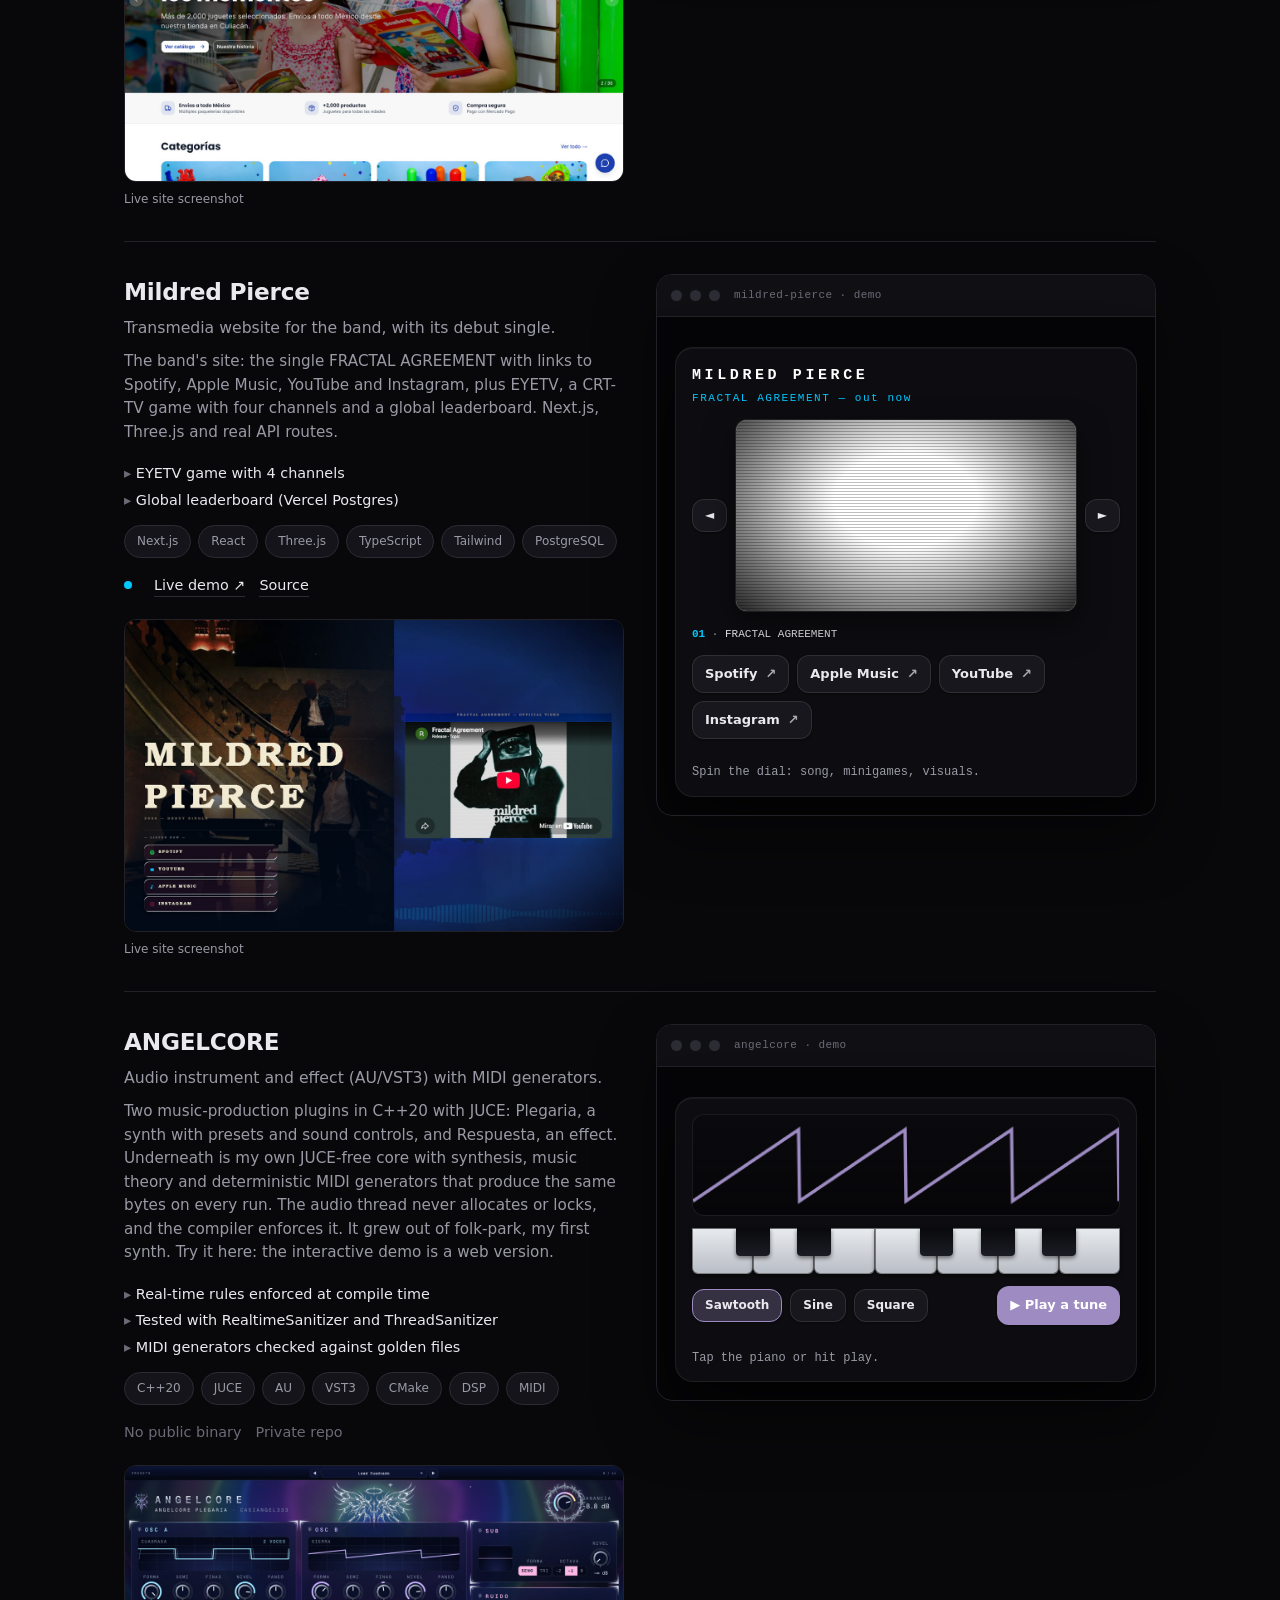
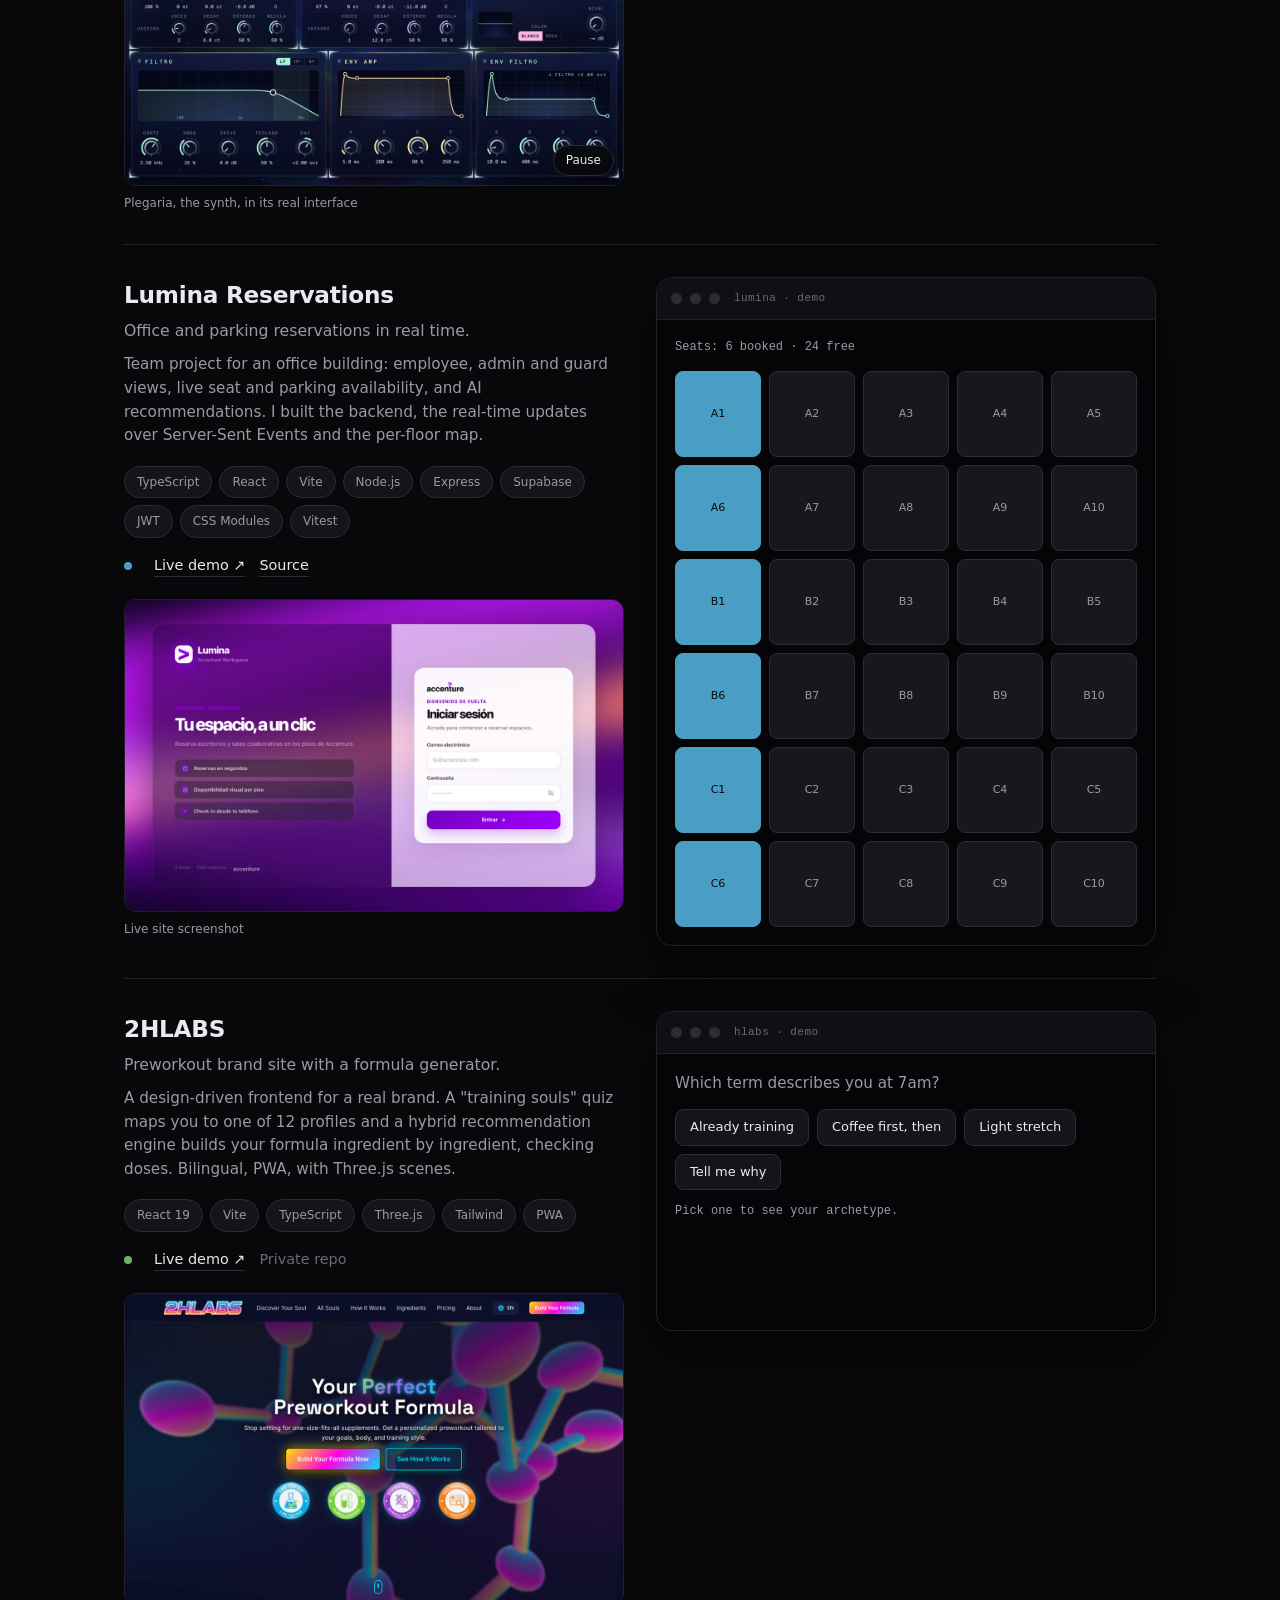
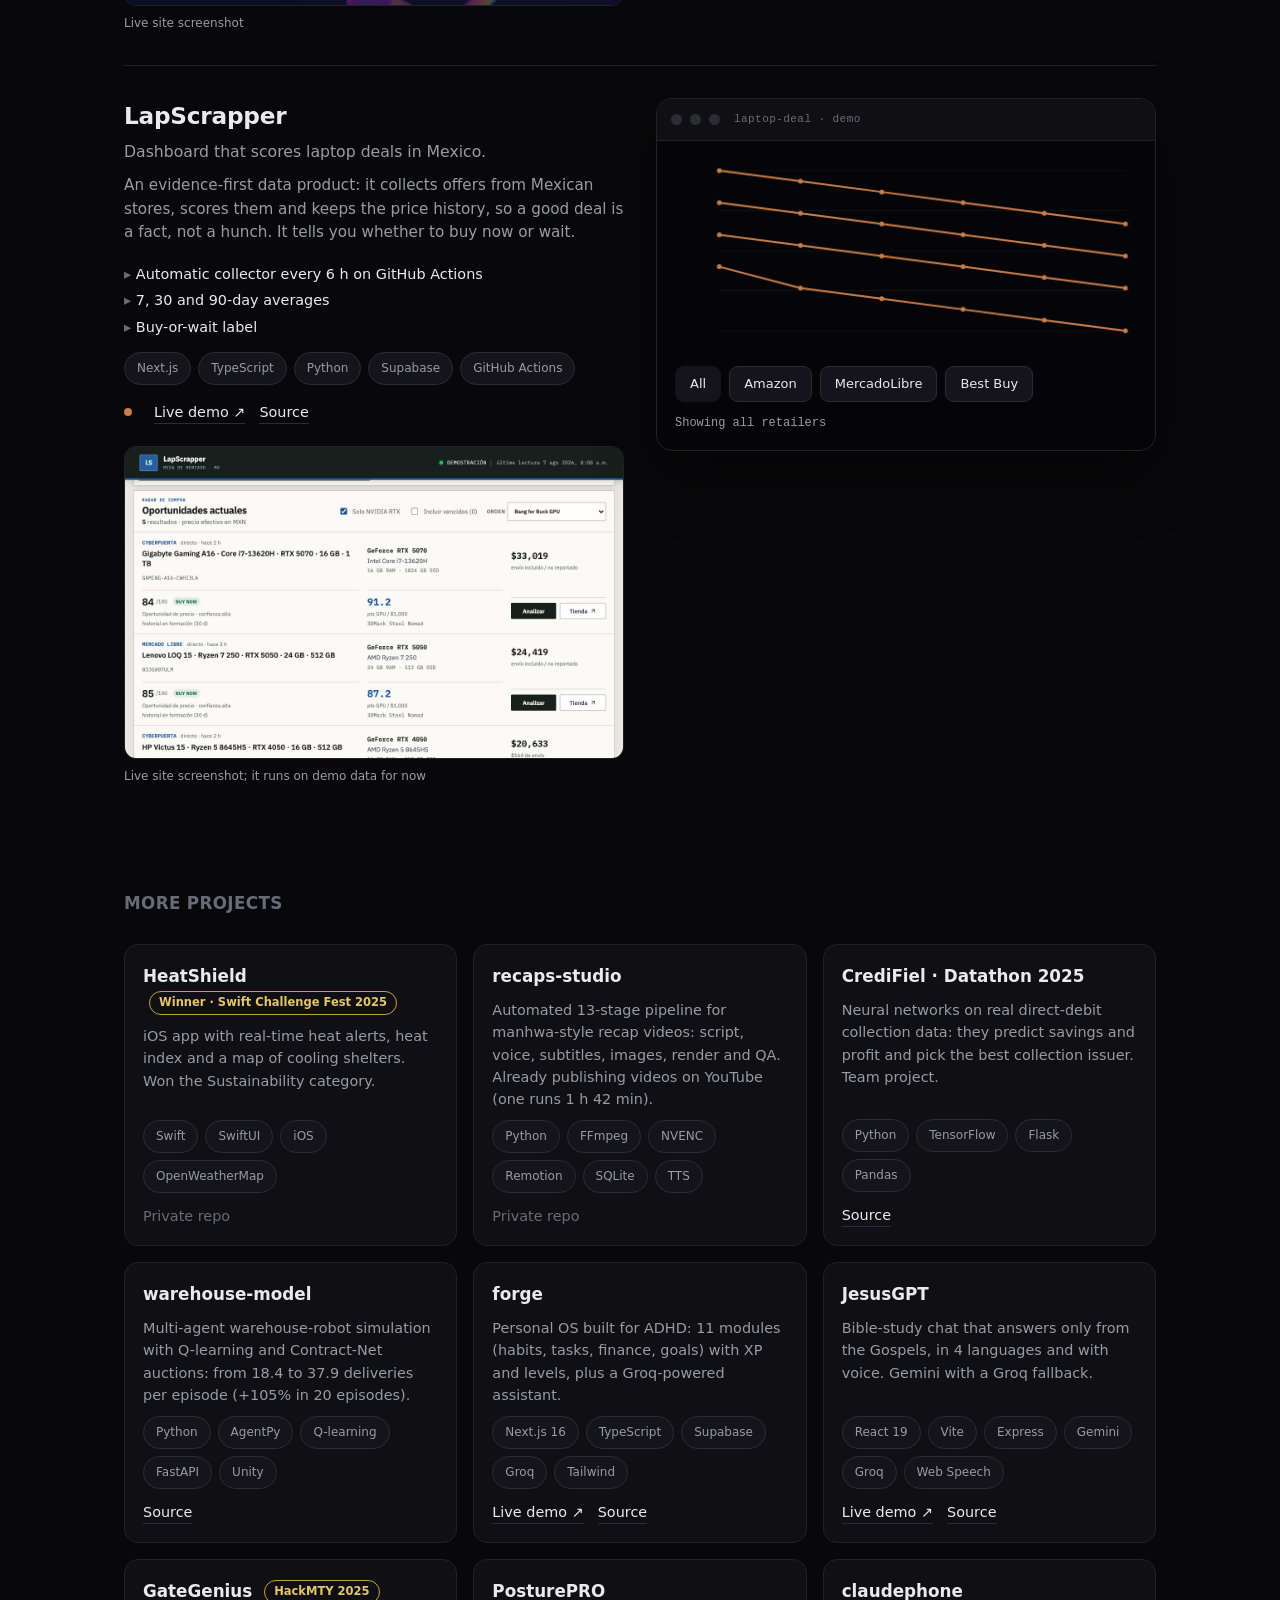
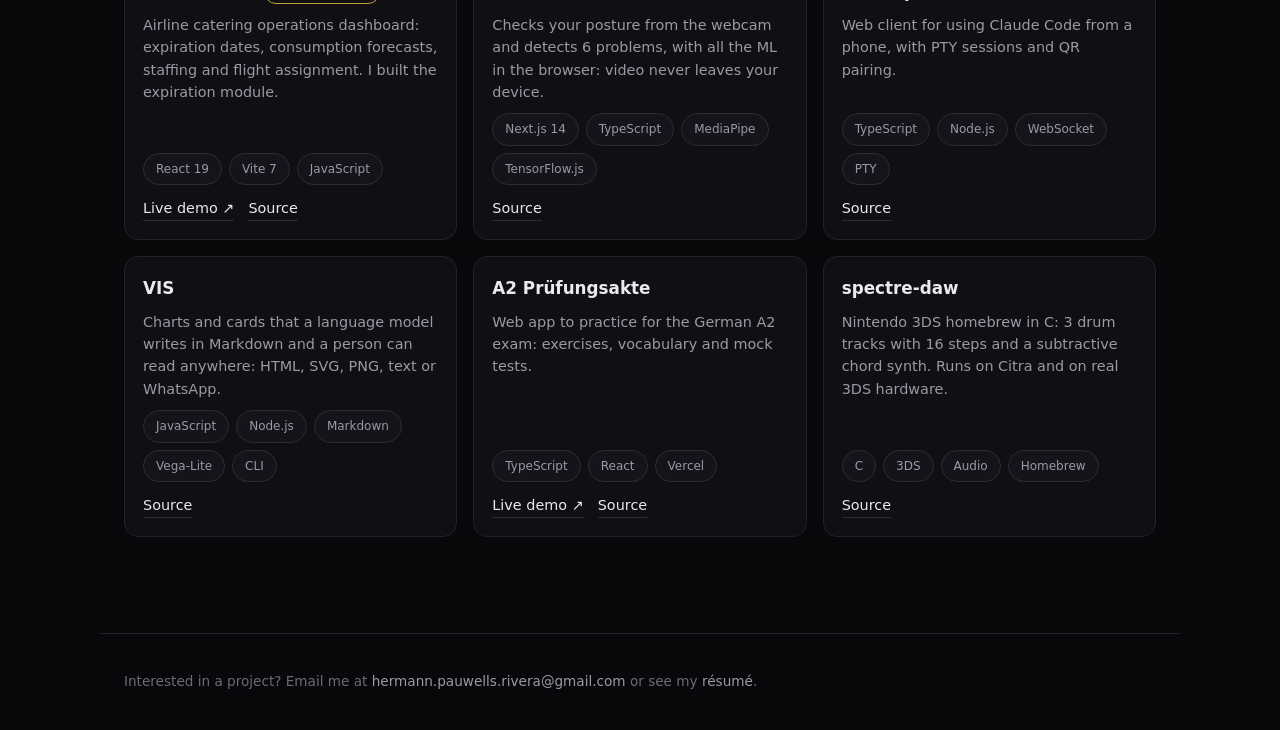
==== commit 0b29089b: "Pone UMBRAL VX primero en los proyectos destacados" ====
--- a/en/index.html
+++ b/en/index.html
@@ -21,7 +21,7 @@
   <meta property="og:image:height" content="630" />
   <meta name="twitter:card" content="summary_large_image" />
   <link rel="icon" href="data:image/svg+xml,%3Csvg xmlns='http://www.w3.org/2000/svg' viewBox='0 0 64 64'%3E%3Crect width='64' height='64' rx='14' fill='%2308080a'/%3E%3Ctext x='32' y='44' font-family='Helvetica,Arial,sans-serif' font-size='34' font-weight='700' text-anchor='middle' fill='%23e9e9ee'%3EH%3C/text%3E%3C/svg%3E" />
-  <link rel="stylesheet" href="../assets/styles.css?v=20261112a" />
+  <link rel="stylesheet" href="../assets/styles.css?v=20261112b" />
   <script type="application/ld+json">{"@context": "https://schema.org", "@type": "ProfilePage", "url": "https://hermannpr.github.io/best-works/en/", "inLanguage": "en", "mainEntity": {"@type": "Person", "name": "Hermann Pauwells Rivera", "jobTitle": "Full-stack software developer", "url": "https://hermannpr.github.io/", "email": "mailto:hermann.pauwells.rivera@gmail.com", "alumniOf": {"@type": "CollegeOrUniversity", "name": "Tecnológico de Monterrey"}, "address": {"@type": "PostalAddress", "addressLocality": "Monterrey", "addressCountry": "MX"}, "sameAs": ["https://github.com/HermannPR", "https://www.linkedin.com/in/hermann-pauwells-rivera"]}}</script>
 </head>
 <body>
@@ -63,7 +63,7 @@
     <p>Interested in a project? Email me at <a href="mailto:hermann.pauwells.rivera@gmail.com">hermann.pauwells.rivera@gmail.com</a> or see my <a href="https://hermannpr.github.io/">résumé</a>.</p>
   </footer>
 
-  <script src="../assets/data.js?v=20261112a"></script>
-  <script src="../assets/app.js?v=20261112a"></script>
+  <script src="../assets/data.js?v=20261112b"></script>
+  <script src="../assets/app.js?v=20261112b"></script>
 </body>
 </html>
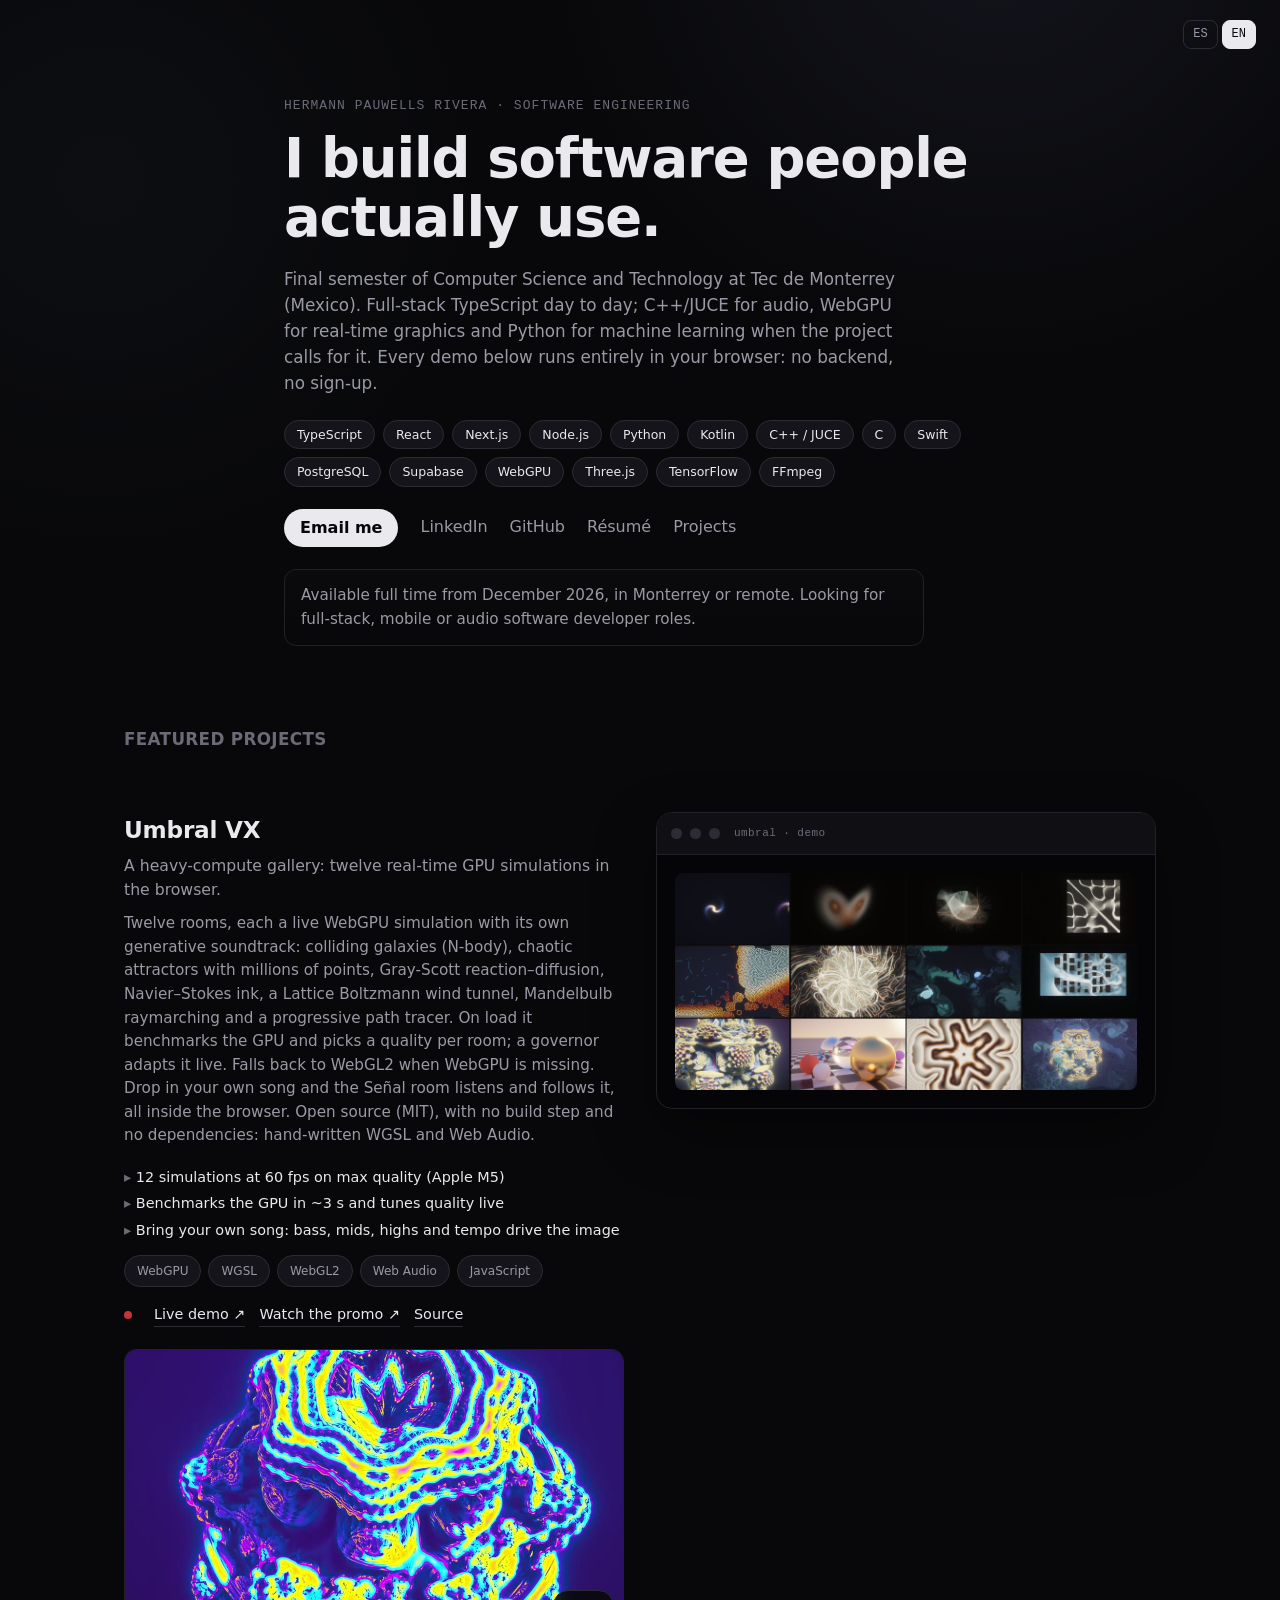
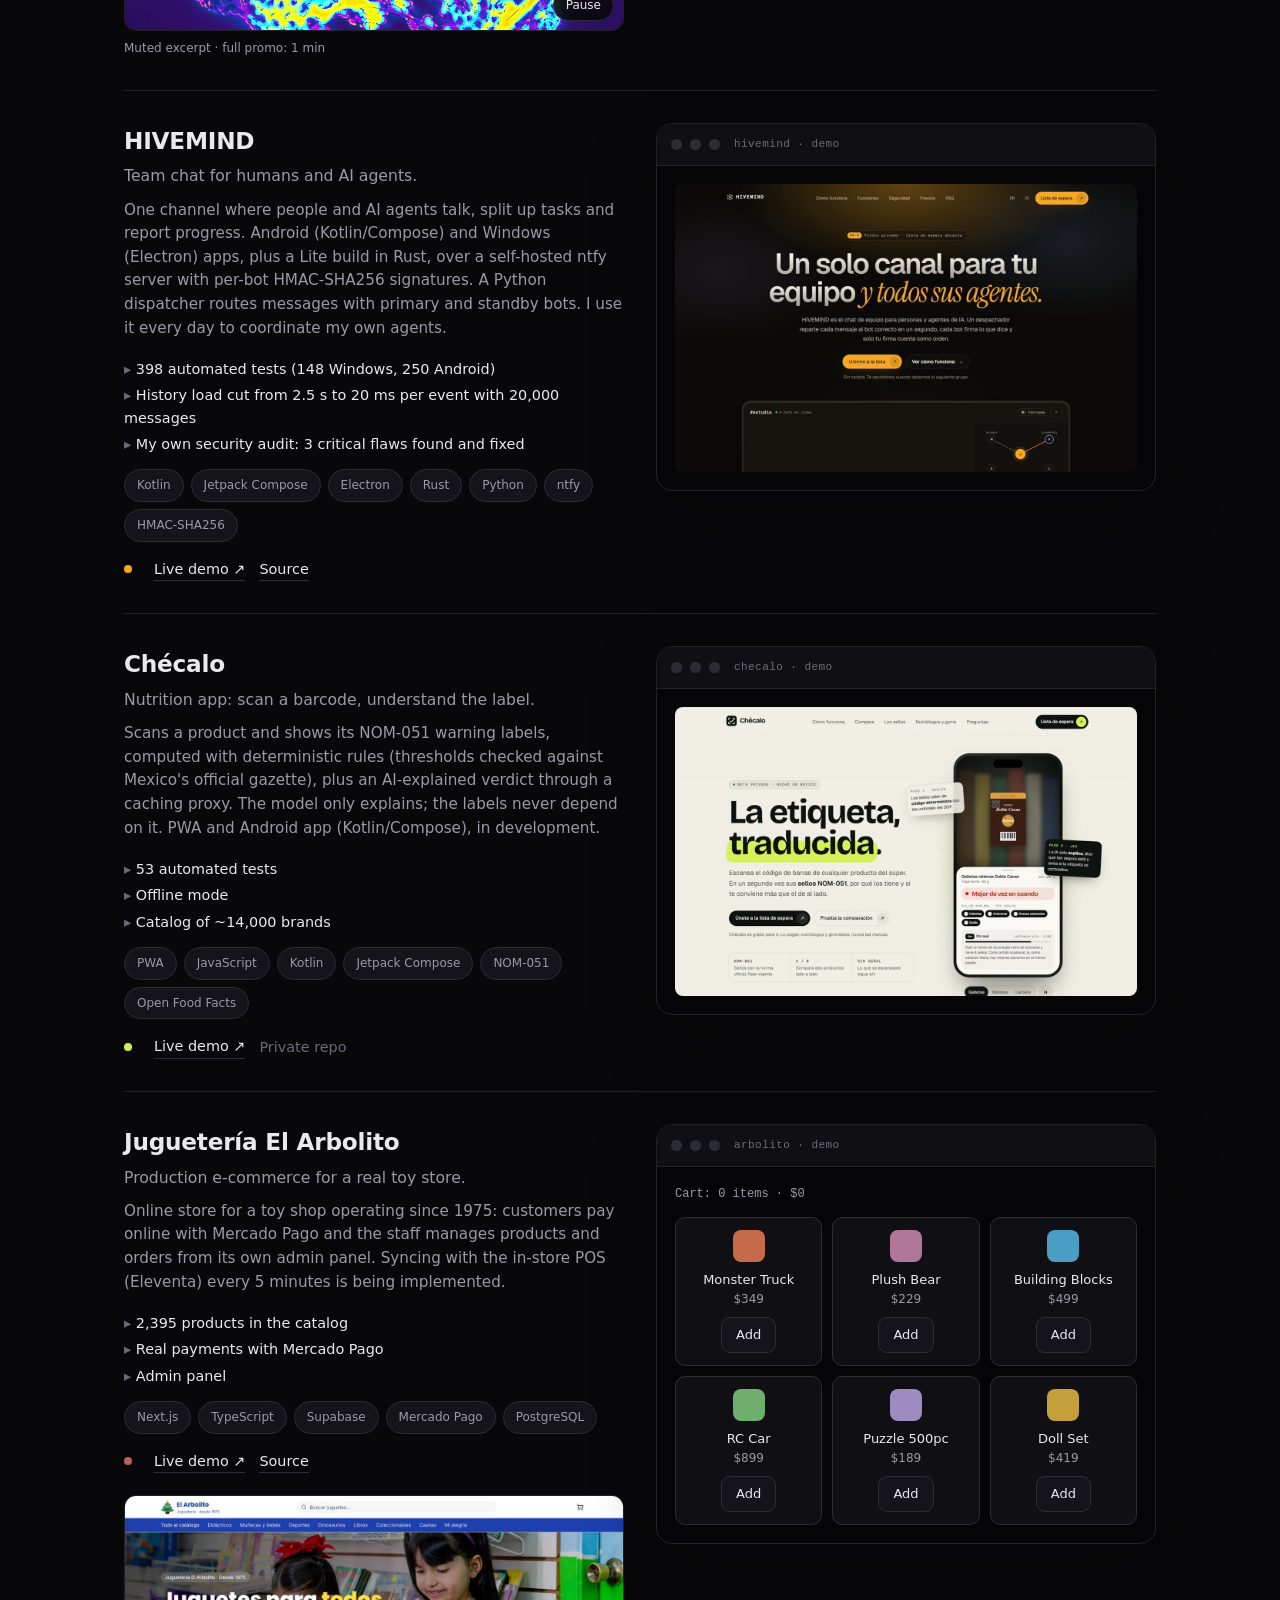
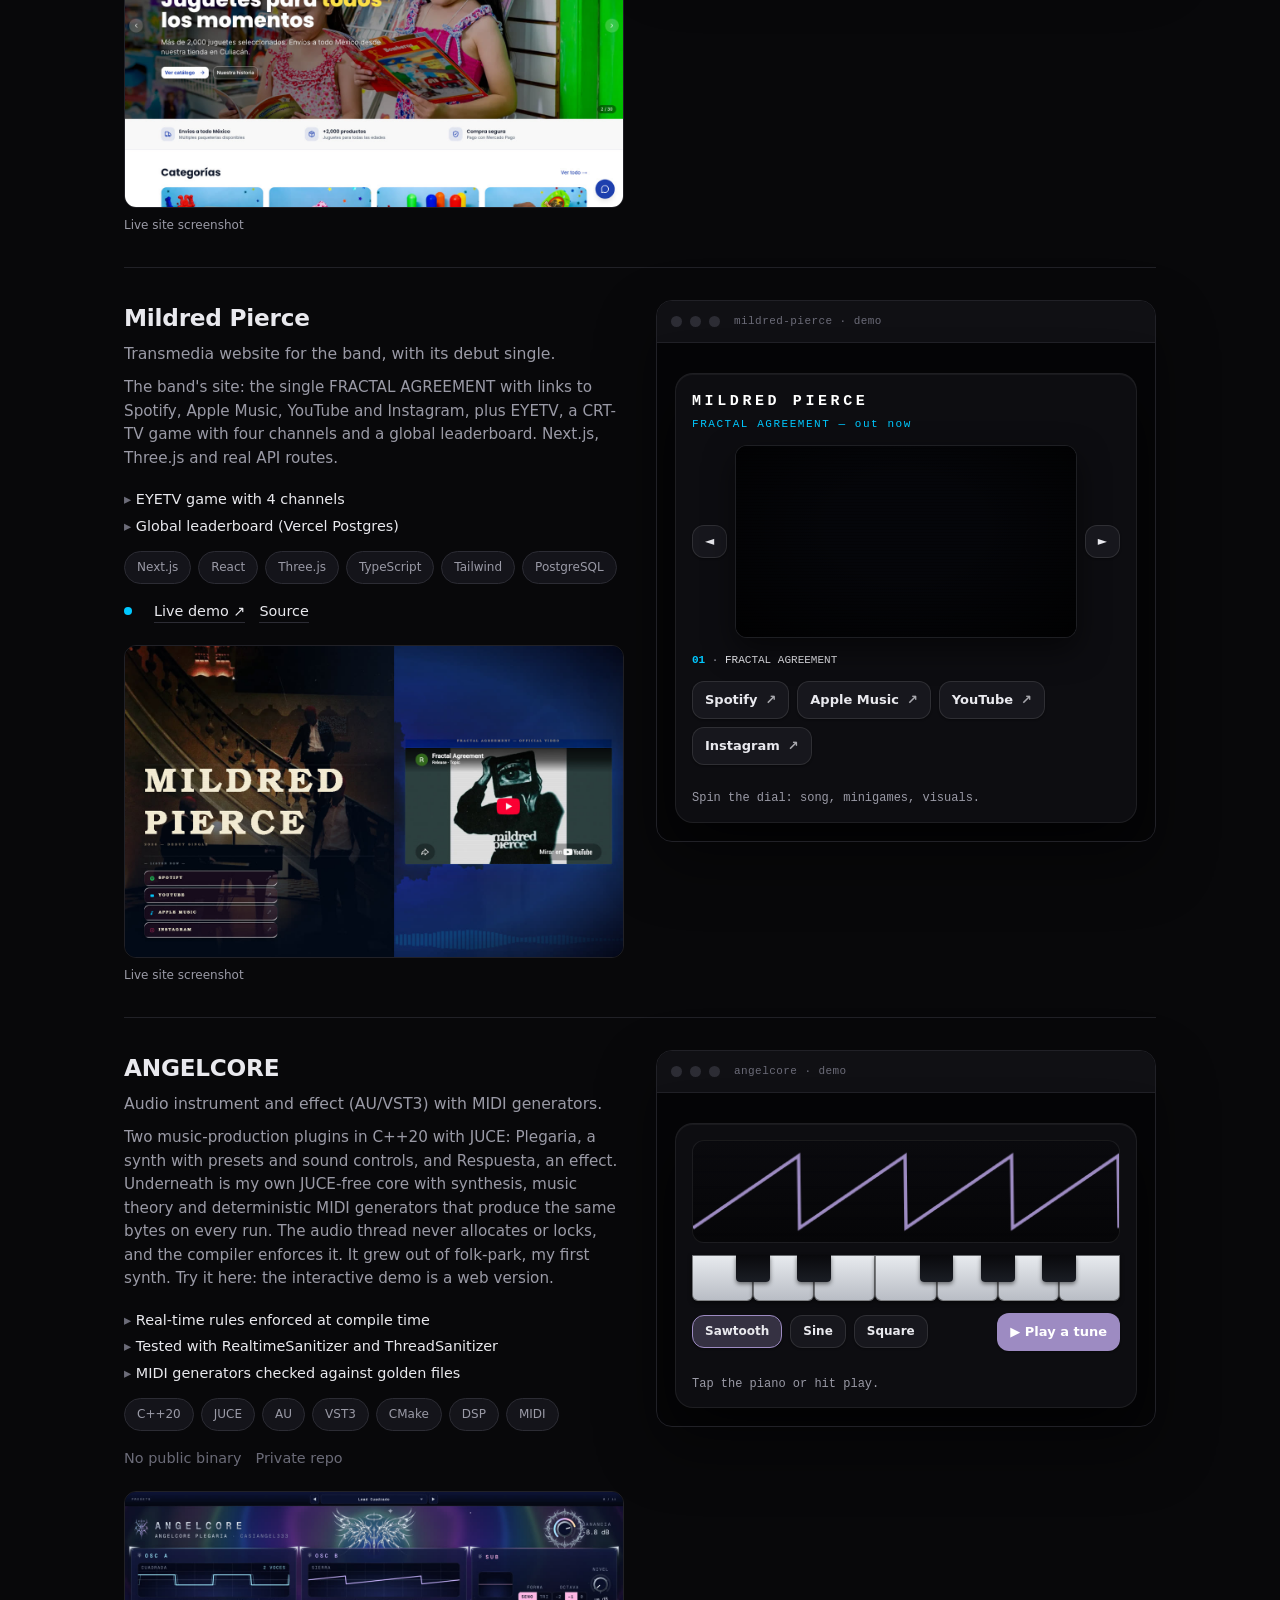
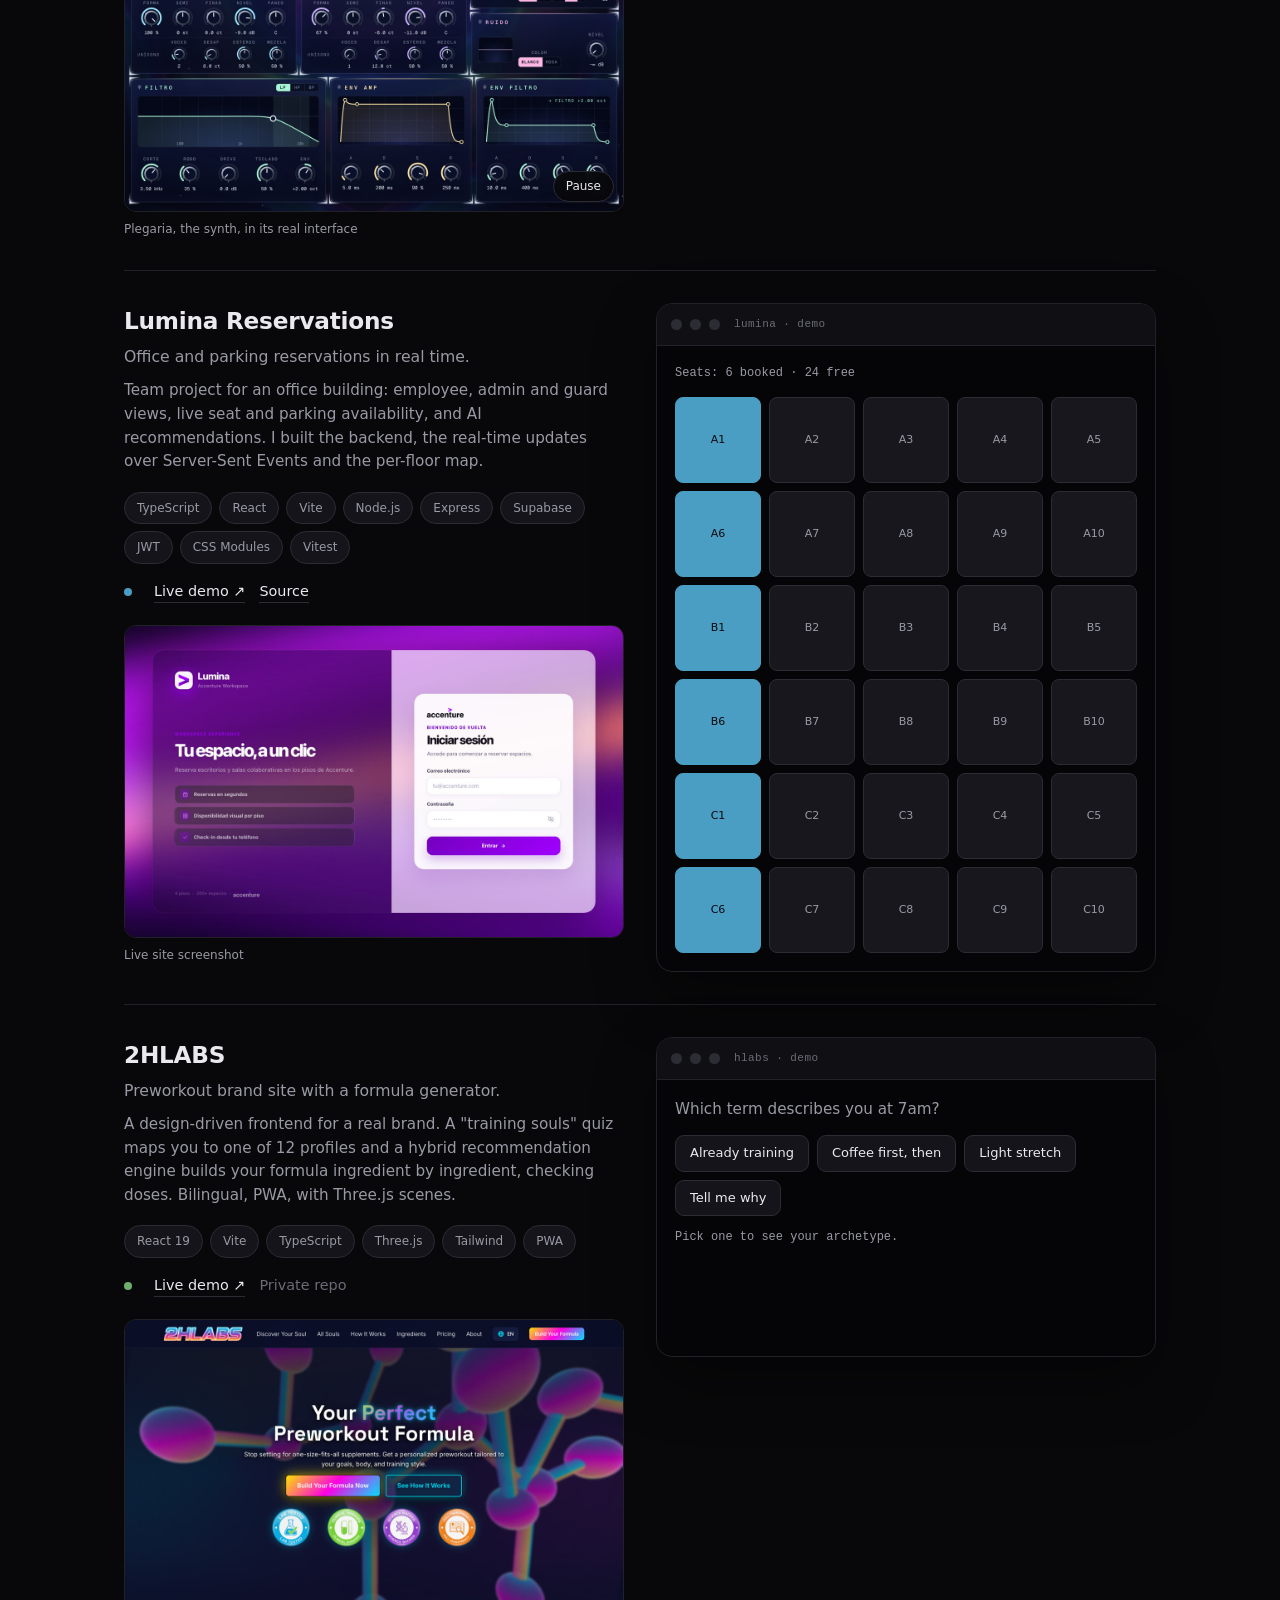
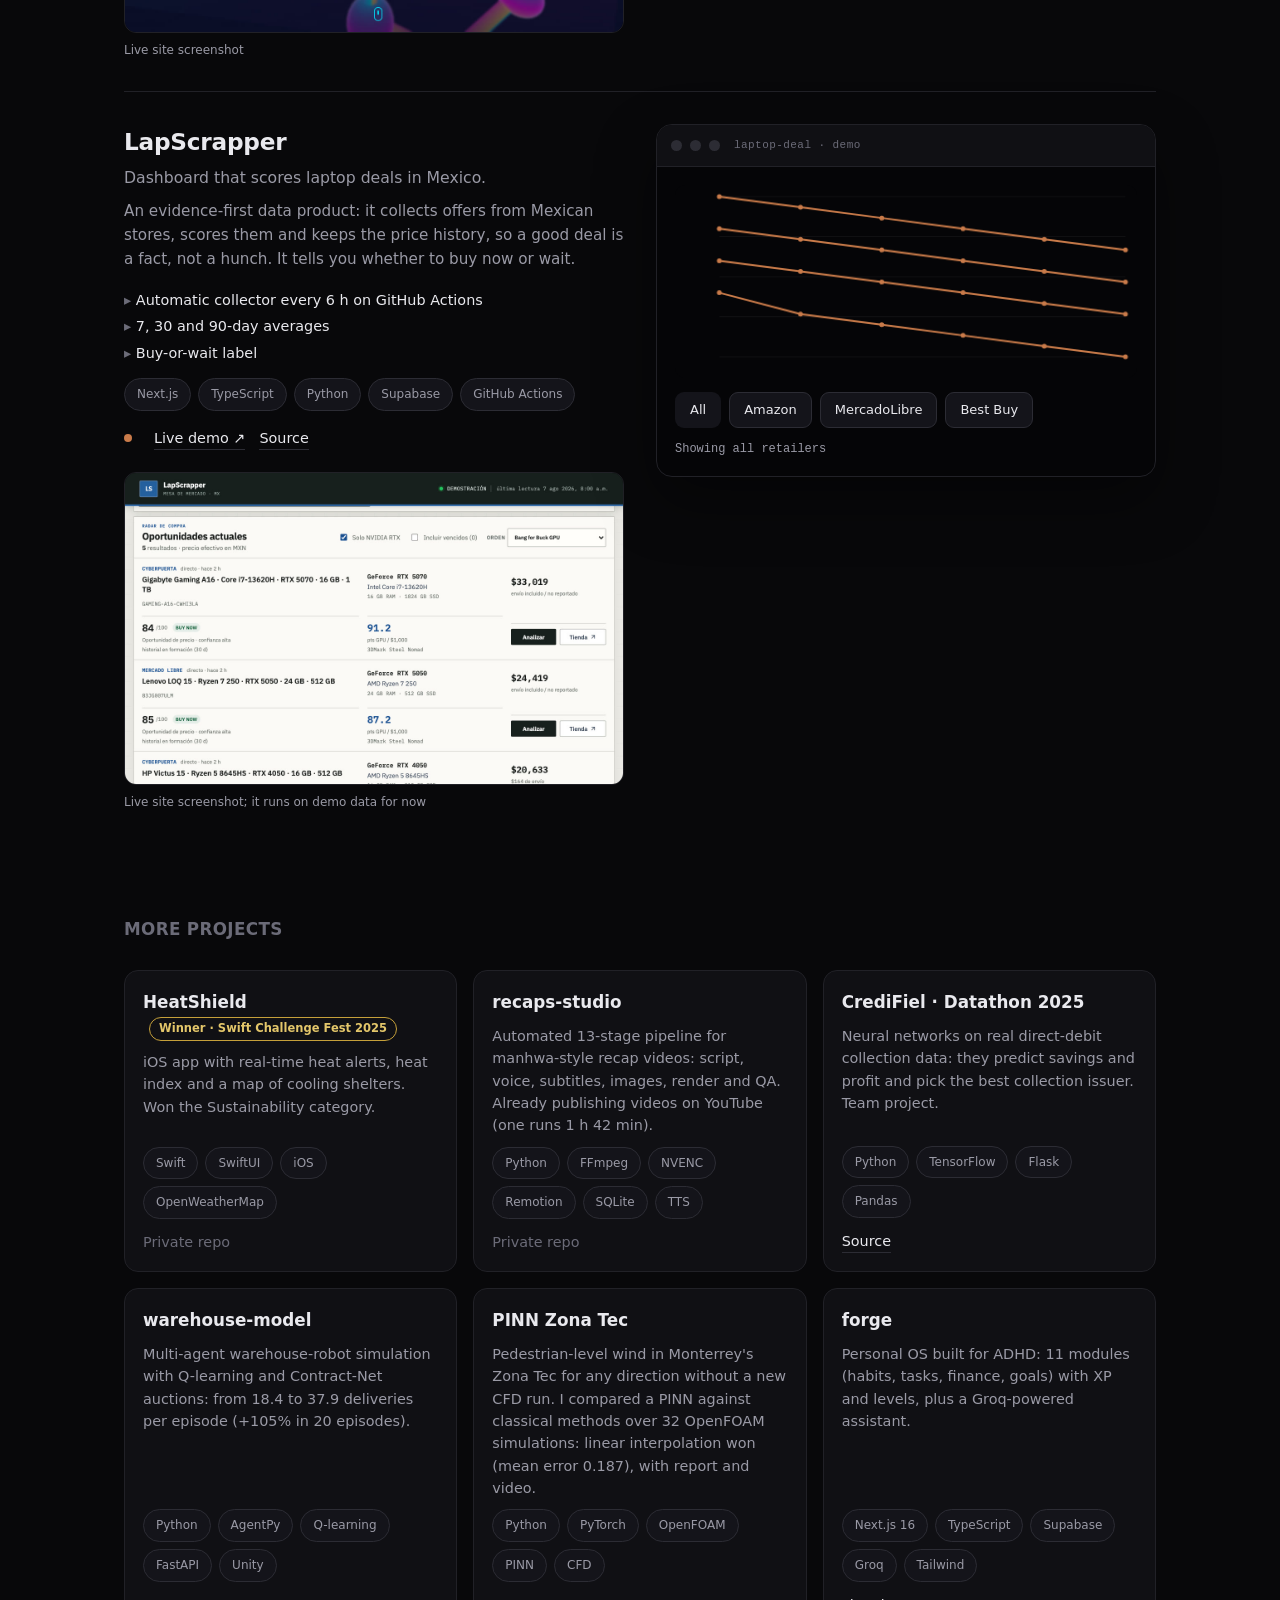
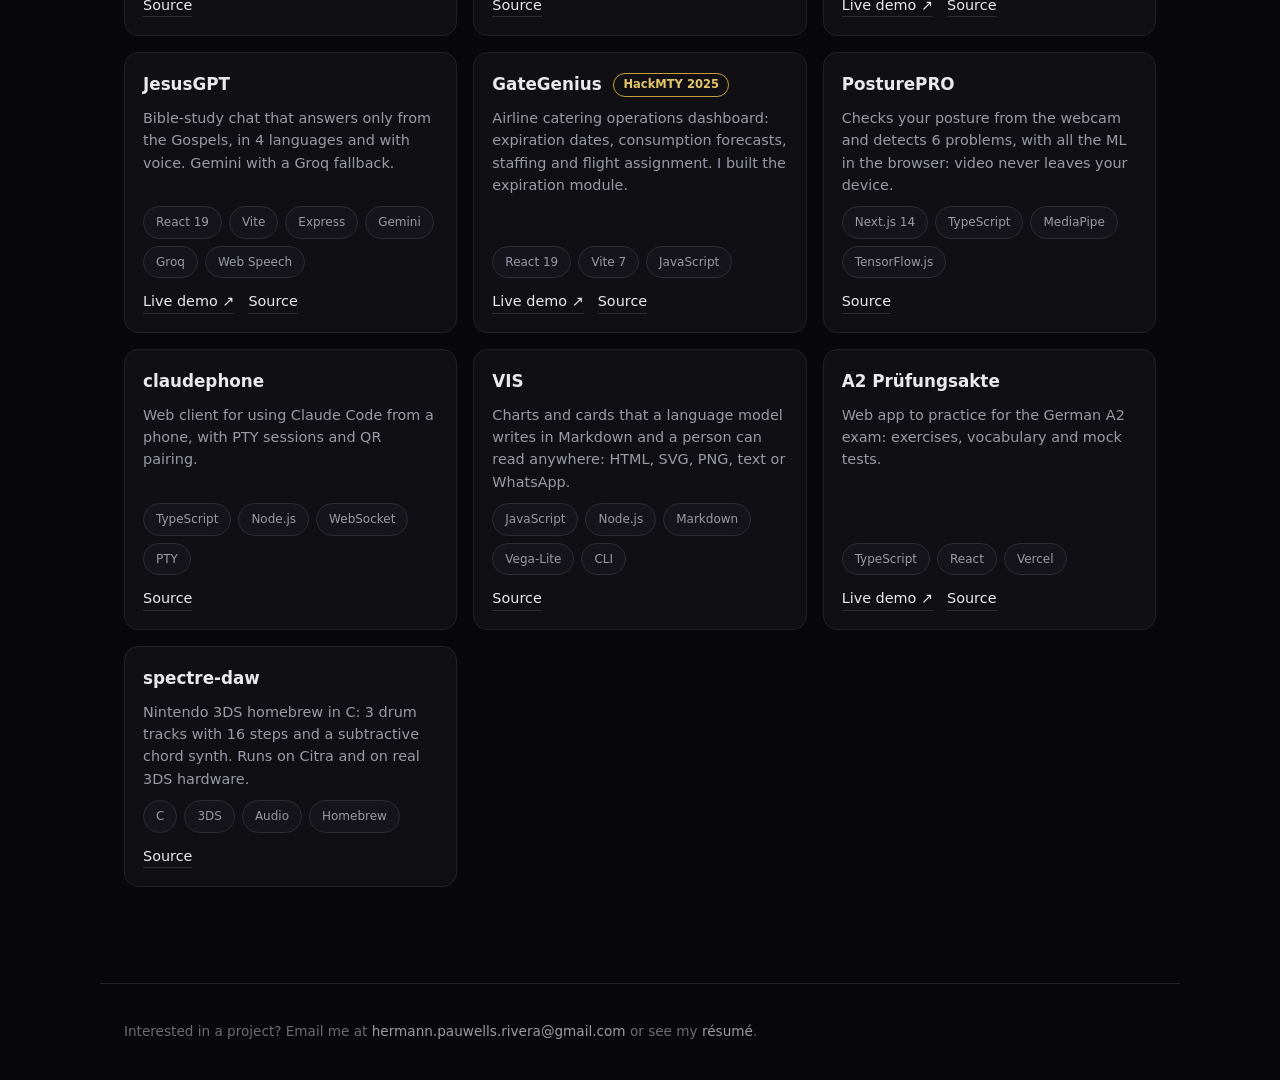
==== commit d7e9c98a: "Revisión: tienda sin desbordar en móvil, WebGPU, PINN Zona Tec y promo nuevo de Umbral" ====
--- a/en/index.html
+++ b/en/index.html
@@ -21,7 +21,7 @@
   <meta property="og:image:height" content="630" />
   <meta name="twitter:card" content="summary_large_image" />
   <link rel="icon" href="data:image/svg+xml,%3Csvg xmlns='http://www.w3.org/2000/svg' viewBox='0 0 64 64'%3E%3Crect width='64' height='64' rx='14' fill='%2308080a'/%3E%3Ctext x='32' y='44' font-family='Helvetica,Arial,sans-serif' font-size='34' font-weight='700' text-anchor='middle' fill='%23e9e9ee'%3EH%3C/text%3E%3C/svg%3E" />
-  <link rel="stylesheet" href="../assets/styles.css?v=20261112b" />
+  <link rel="stylesheet" href="../assets/styles.css?v=20261112c" />
   <script type="application/ld+json">{"@context": "https://schema.org", "@type": "ProfilePage", "url": "https://hermannpr.github.io/best-works/en/", "inLanguage": "en", "mainEntity": {"@type": "Person", "name": "Hermann Pauwells Rivera", "jobTitle": "Full-stack software developer", "url": "https://hermannpr.github.io/", "email": "mailto:hermann.pauwells.rivera@gmail.com", "alumniOf": {"@type": "CollegeOrUniversity", "name": "Tecnológico de Monterrey"}, "address": {"@type": "PostalAddress", "addressLocality": "Monterrey", "addressCountry": "MX"}, "sameAs": ["https://github.com/HermannPR", "https://www.linkedin.com/in/hermann-pauwells-rivera"]}}</script>
 </head>
 <body>
@@ -35,7 +35,7 @@
   <header class="hero">
     <p class="eyebrow">Hermann Pauwells Rivera · Software engineering</p>
     <h1>I build software people actually use.</h1>
-    <p class="lede">Final semester of Computer Science and Technology at Tec de Monterrey (Mexico). Full-stack TypeScript day to day; C++/JUCE for audio and Python for machine learning when the project calls for it. Every demo below runs entirely in your browser: no backend, no sign-up.</p>
+    <p class="lede">Final semester of Computer Science and Technology at Tec de Monterrey (Mexico). Full-stack TypeScript day to day; C++/JUCE for audio, WebGPU for real-time graphics and Python for machine learning when the project calls for it. Every demo below runs entirely in your browser: no backend, no sign-up.</p>
     <div class="stack" id="stack-badges"></div>
     <nav class="links">
       <a class="primary" href="mailto:hermann.pauwells.rivera@gmail.com">Email me</a>
@@ -63,7 +63,7 @@
     <p>Interested in a project? Email me at <a href="mailto:hermann.pauwells.rivera@gmail.com">hermann.pauwells.rivera@gmail.com</a> or see my <a href="https://hermannpr.github.io/">résumé</a>.</p>
   </footer>
 
-  <script src="../assets/data.js?v=20261112b"></script>
-  <script src="../assets/app.js?v=20261112b"></script>
+  <script src="../assets/data.js?v=20261112c"></script>
+  <script src="../assets/app.js?v=20261112c"></script>
 </body>
 </html>
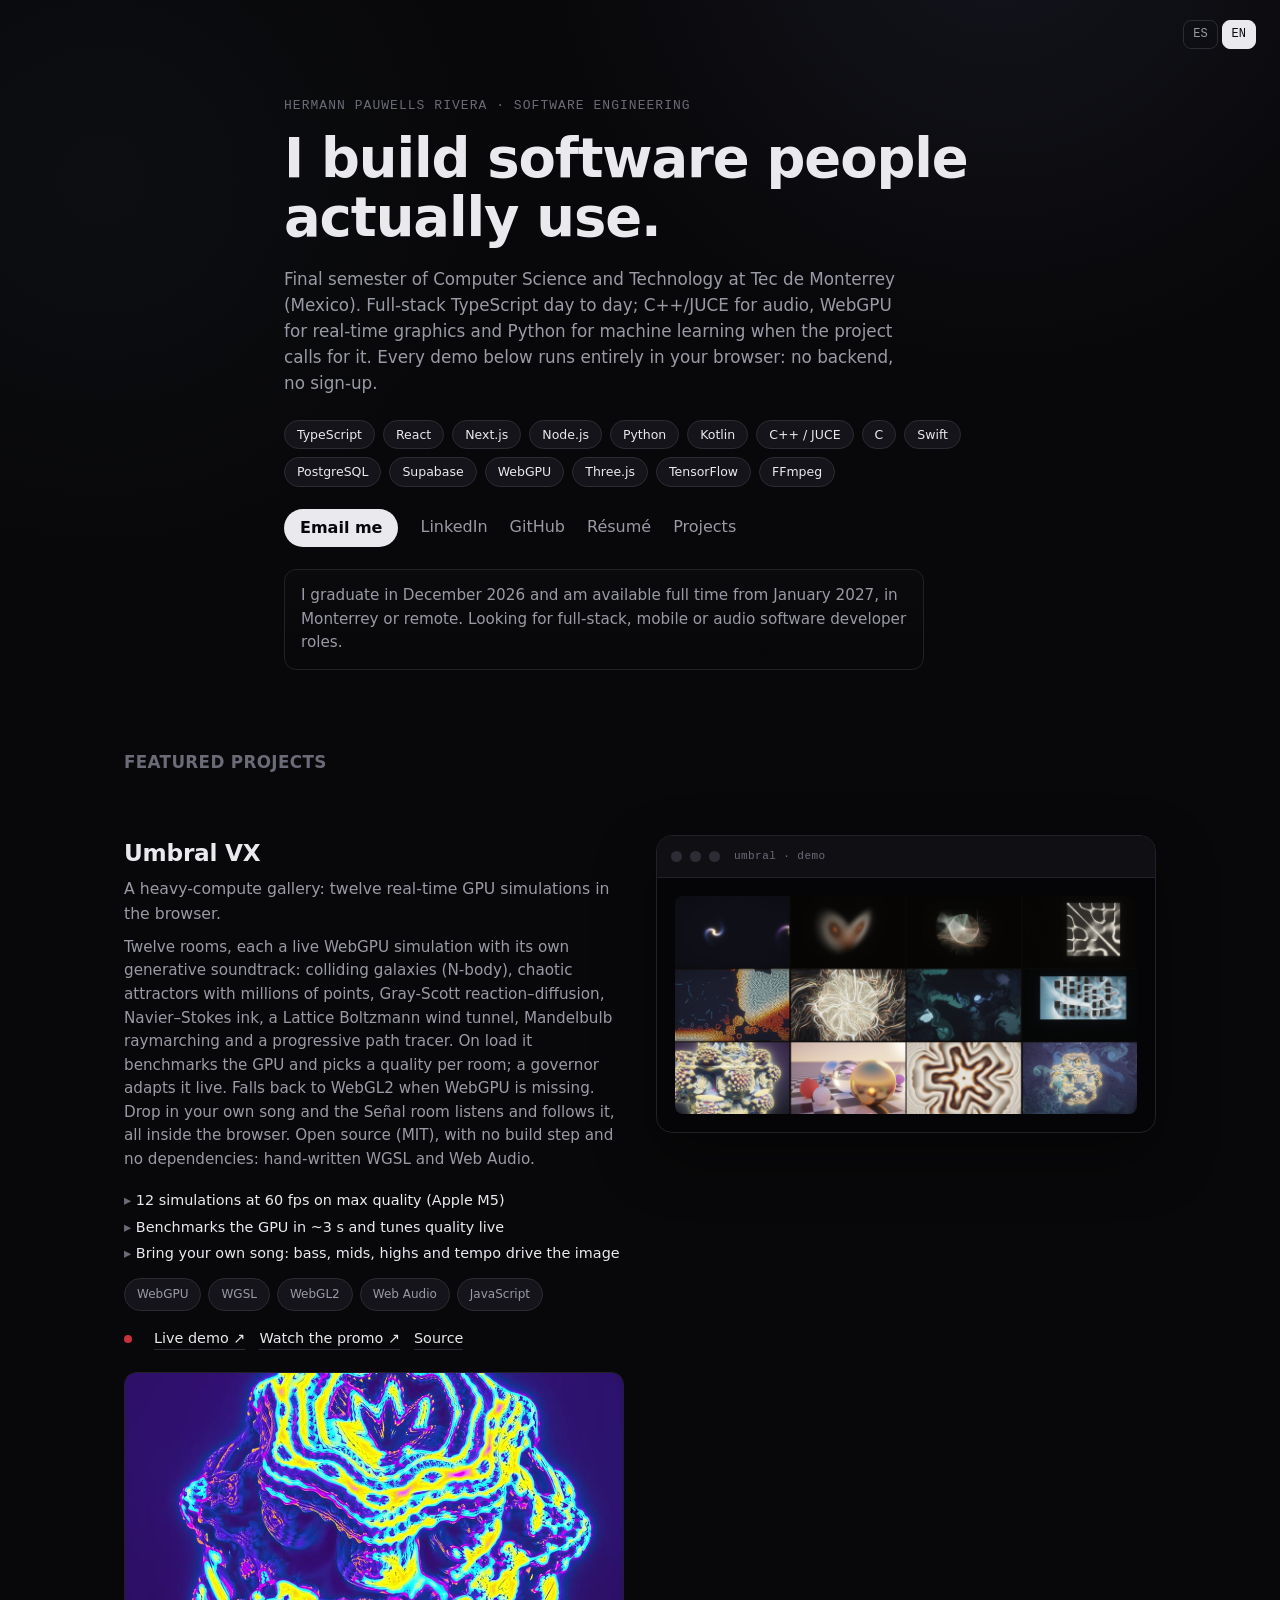
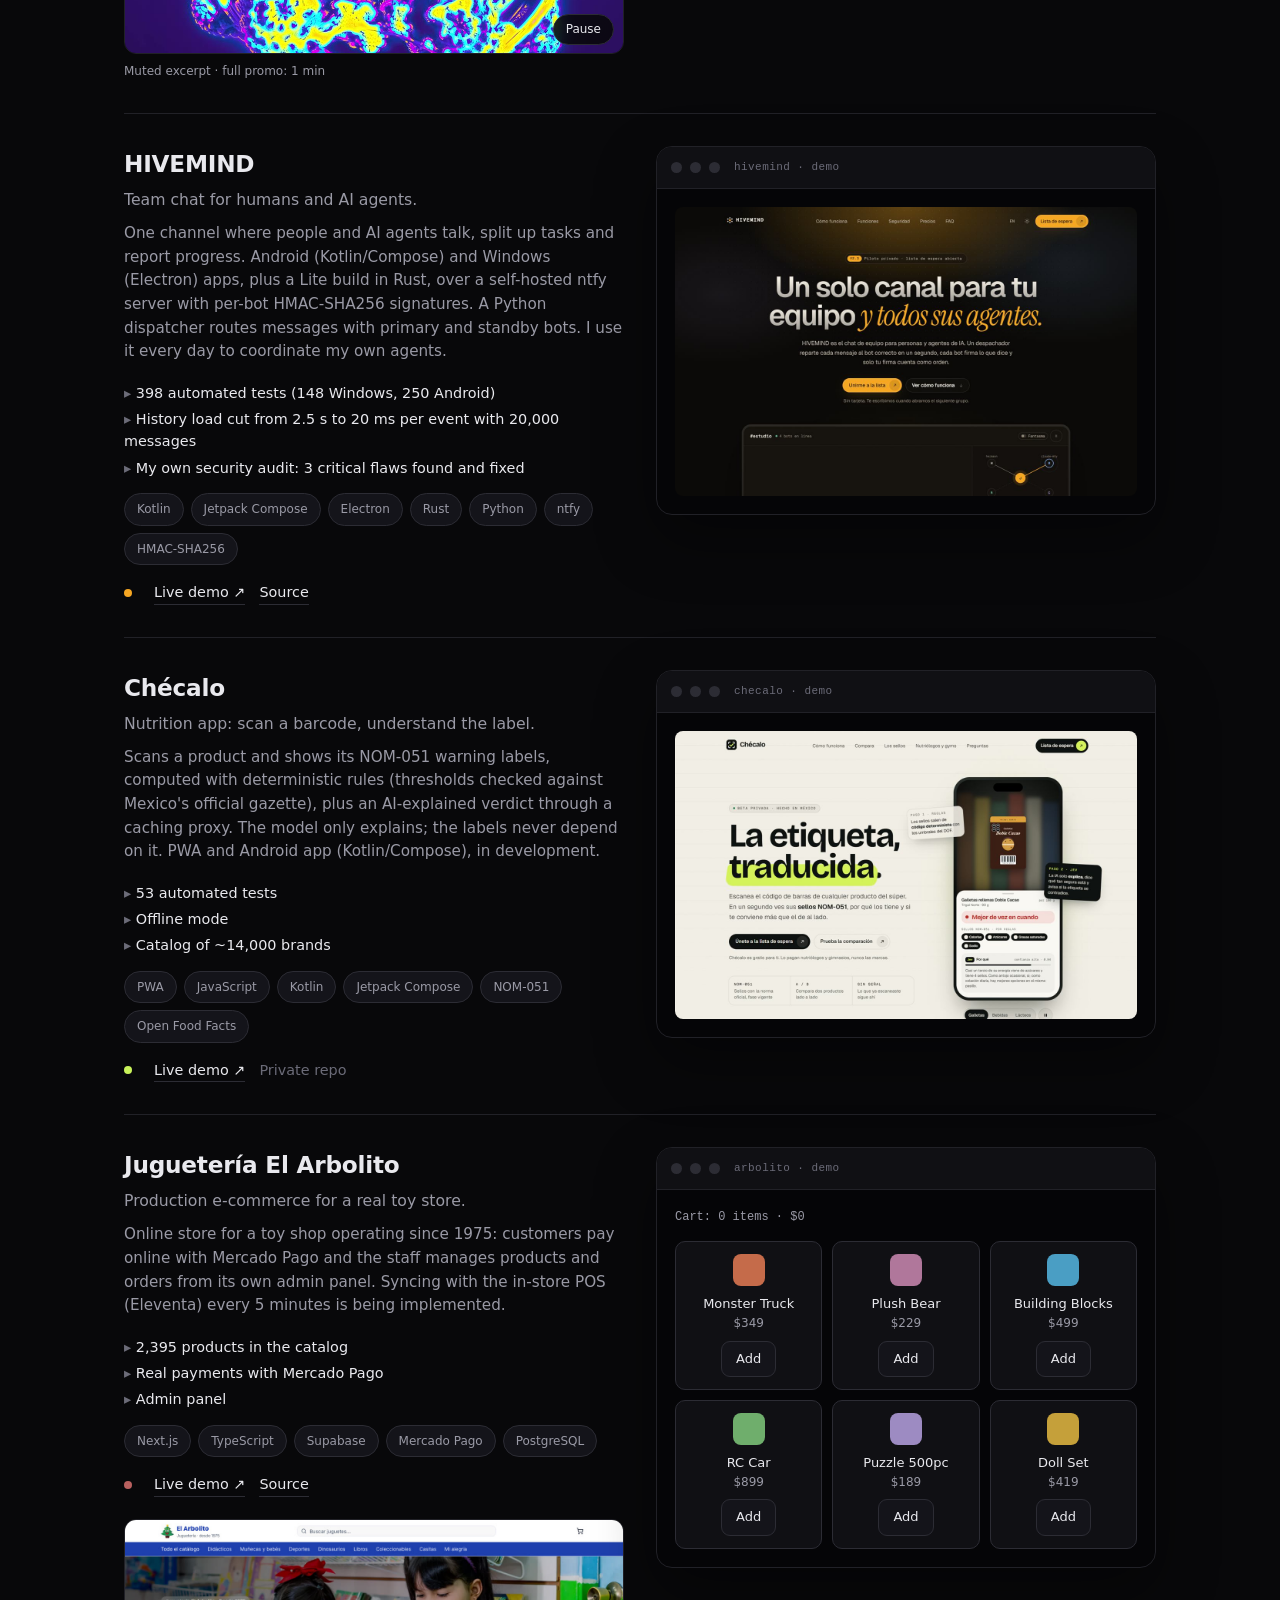
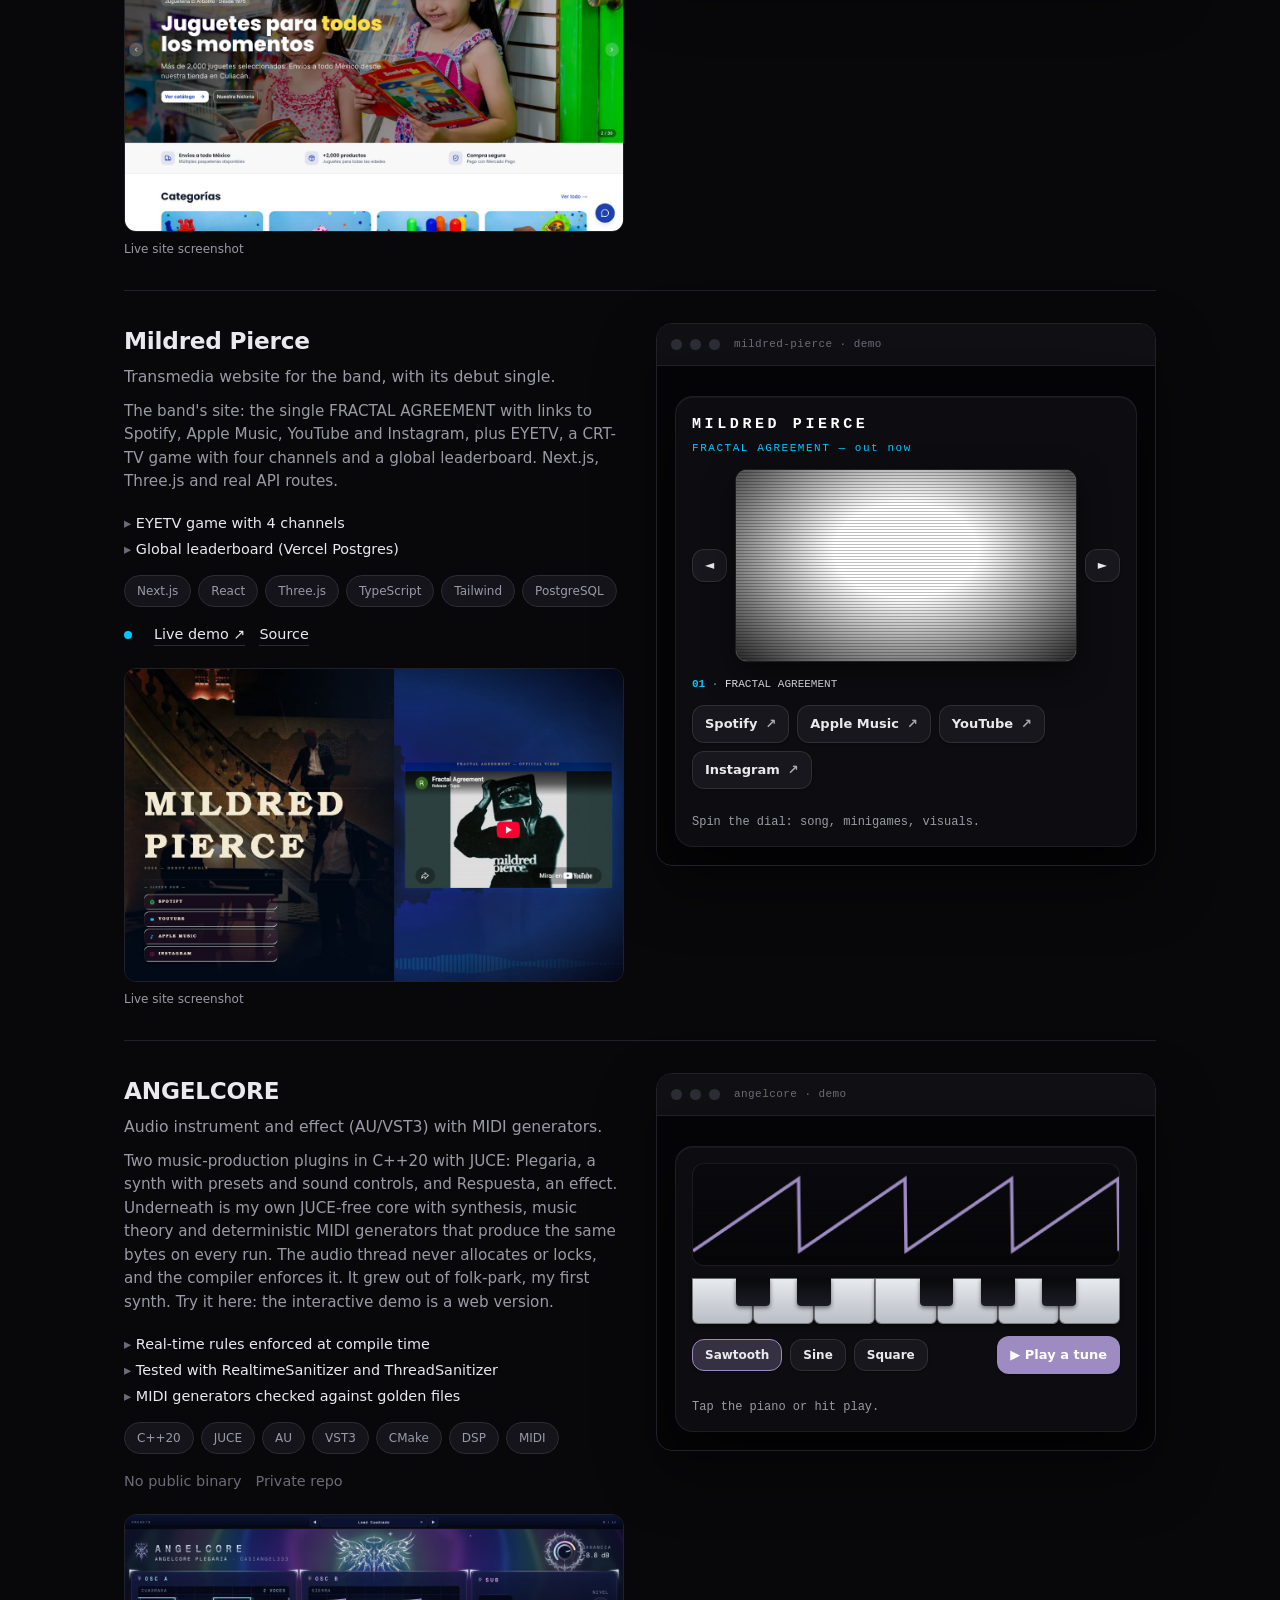
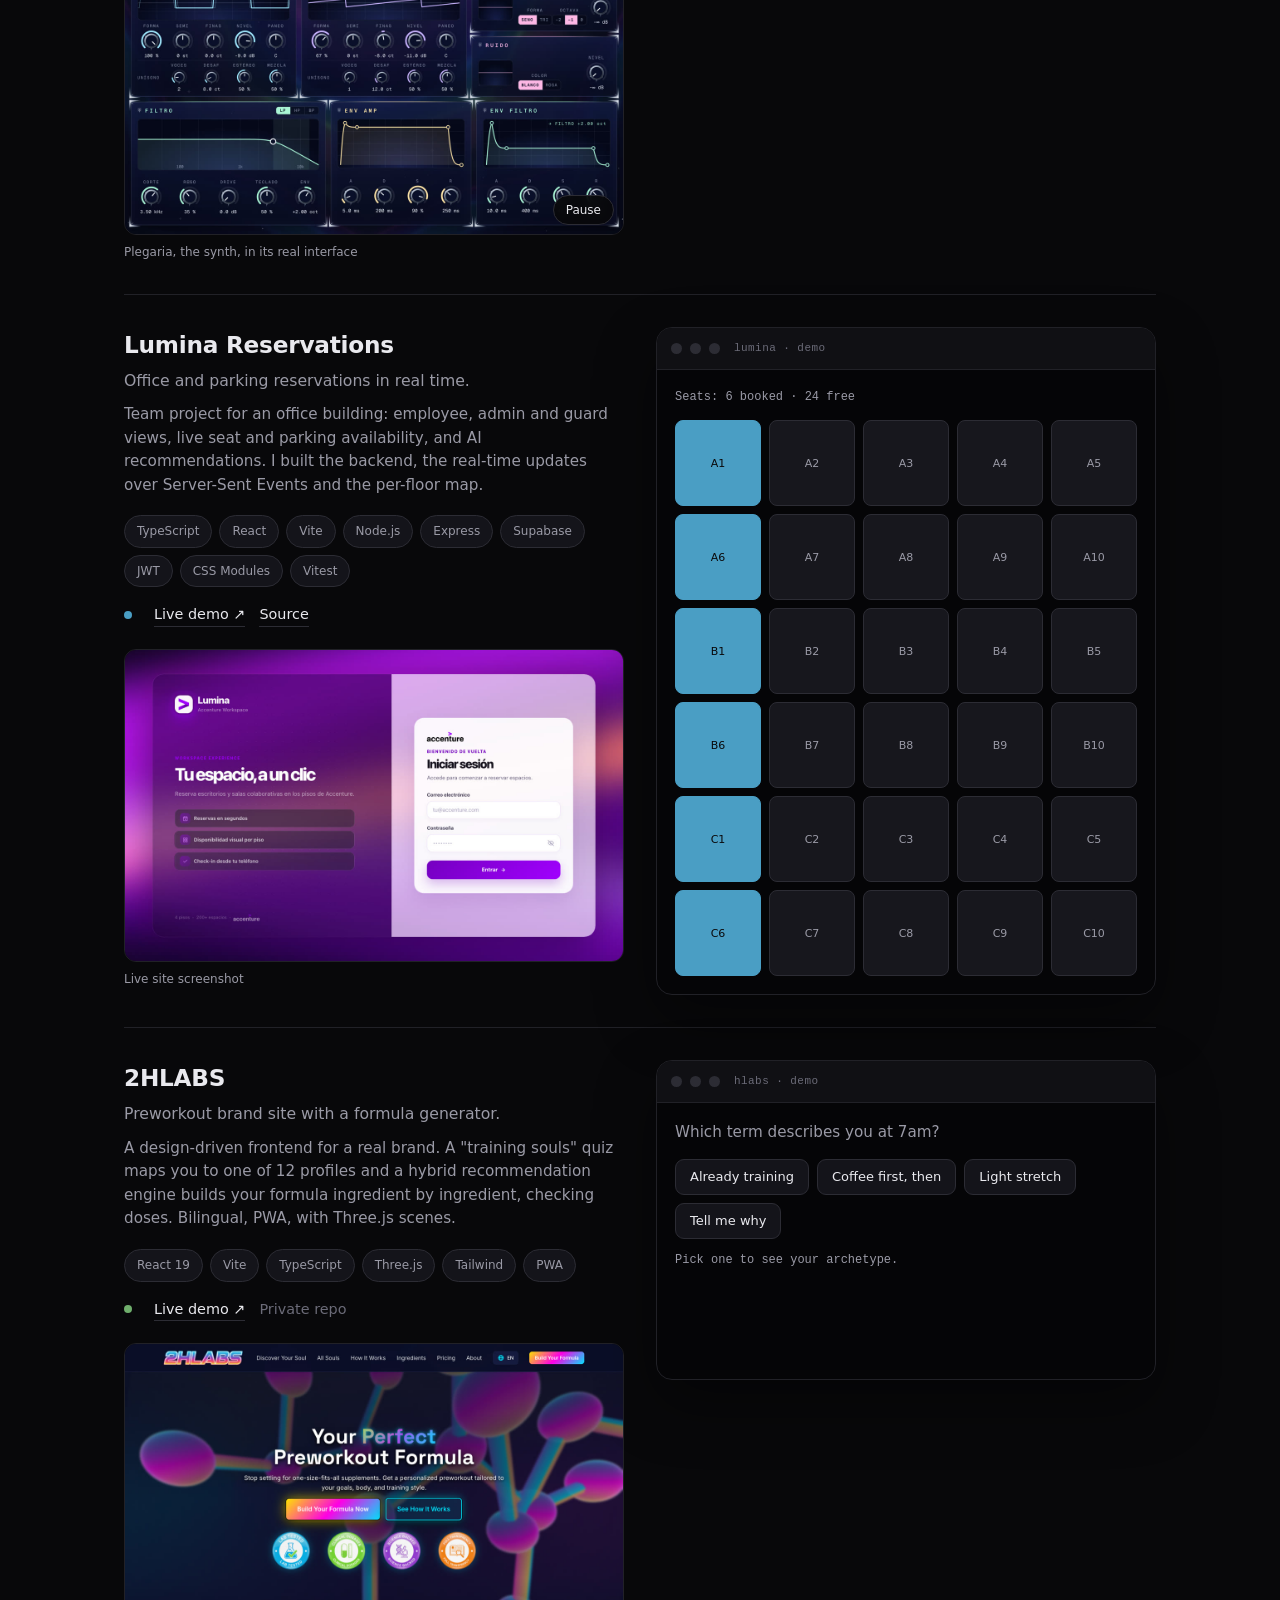
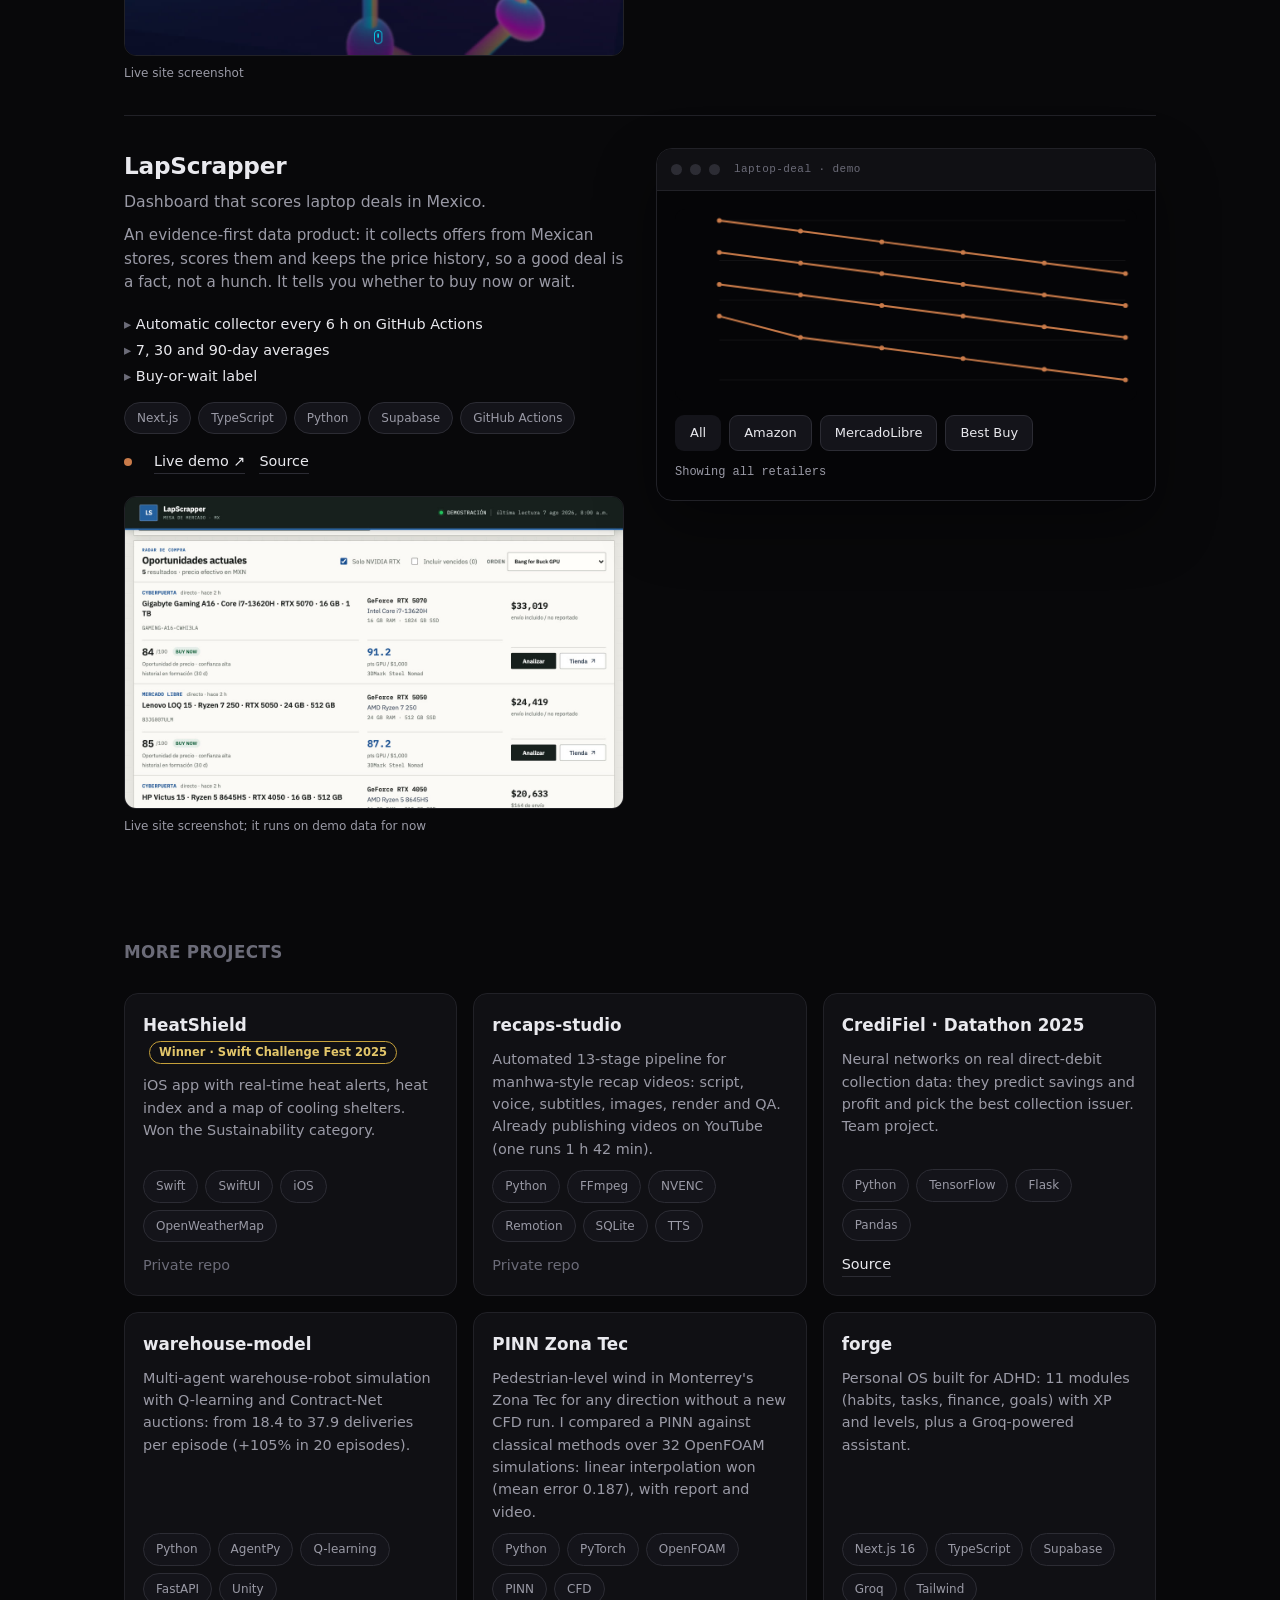
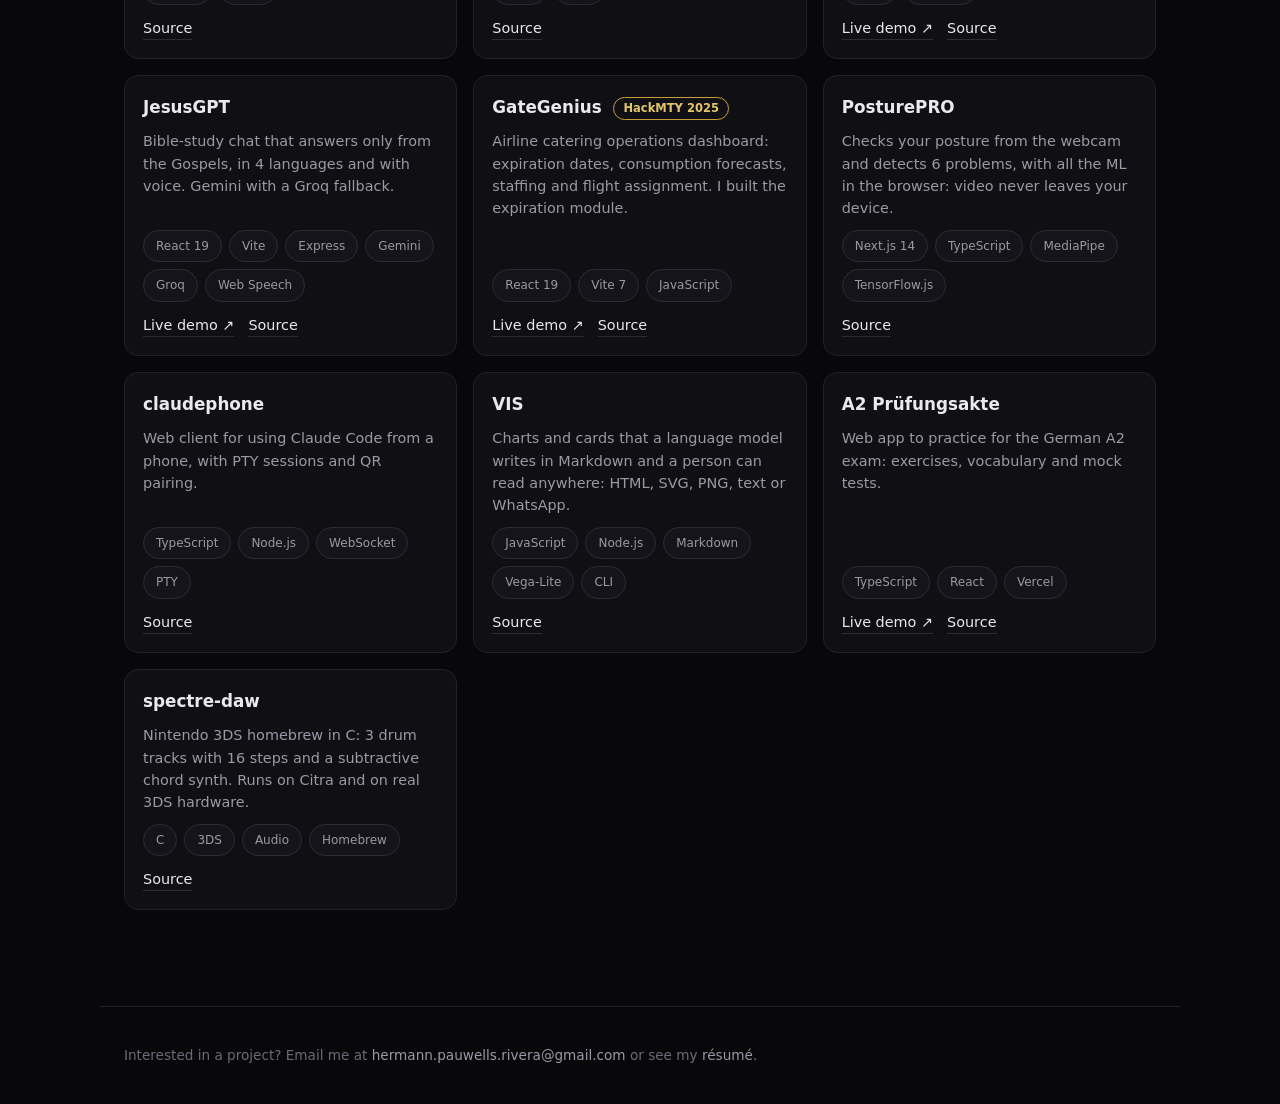
==== commit 06056da6: "Disponibilidad: tiempo completo desde enero de 2027" ====
--- a/en/index.html
+++ b/en/index.html
@@ -44,7 +44,7 @@
       <a href="https://hermannpr.github.io/" rel="noopener">Résumé</a>
       <a href="#projects">Projects</a>
     </nav>
-    <p class="open-to">Available full time from December 2026, in Monterrey or remote. Looking for full-stack, mobile or audio software developer roles.</p>
+    <p class="open-to">I graduate in December 2026 and am available full time from January 2027, in Monterrey or remote. Looking for full-stack, mobile or audio software developer roles.</p>
   </header>
 
   <main id="projects">
